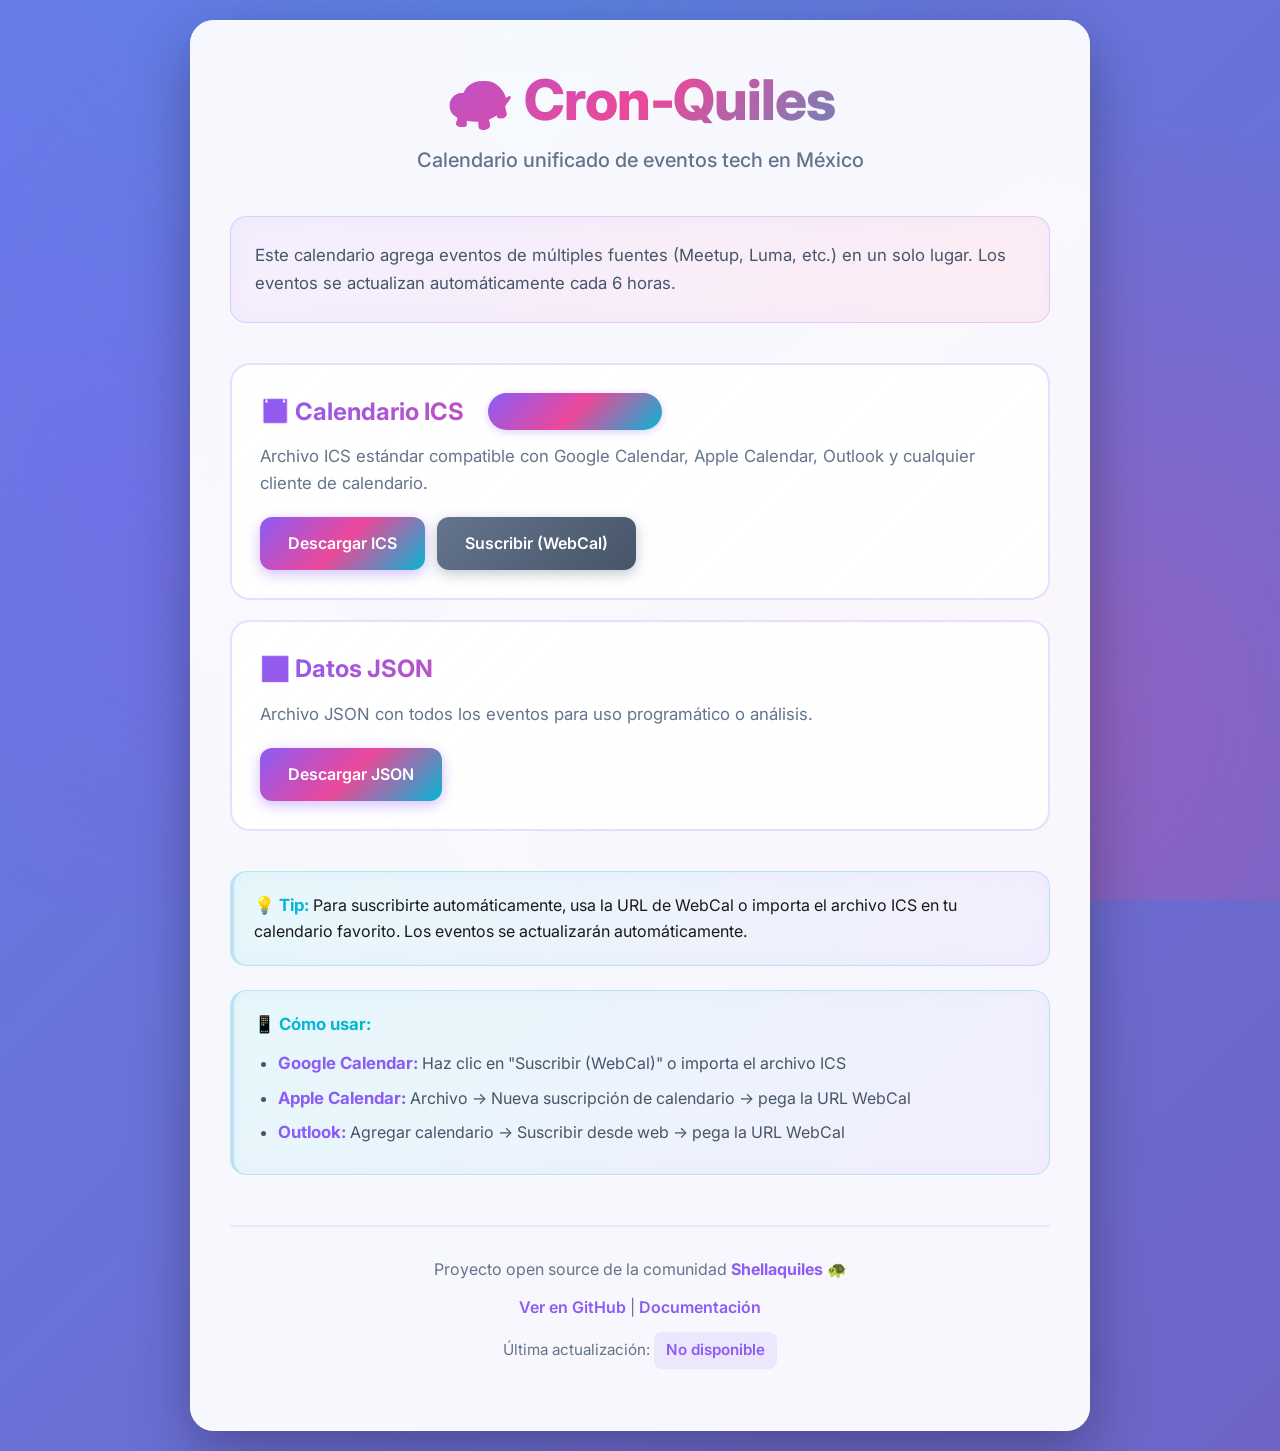
==== gh-pages/index.html @ 4f46fccc "chore: actualizar .gitignore y eliminar index.html - Modificado .gitignore para permitir archivos ge" ====
<!DOCTYPE html>
<html lang="es">
<head>
    <meta charset="UTF-8">
    <meta name="viewport" content="width=device-width, initial-scale=1.0">
    <title>🐢 Cron-Quiles - Eventos Tech México</title>
    <link rel="preconnect" href="https://fonts.googleapis.com">
    <link rel="preconnect" href="https://fonts.gstatic.com" crossorigin>
    <link href="https://fonts.googleapis.com/css2?family=Inter:wght@400;500;600;700;800&display=swap" rel="stylesheet">
    <style>
        * {
            margin: 0;
            padding: 0;
            box-sizing: border-box;
        }

        :root {
            --primary: #8b5cf6;
            --primary-dark: #7c3aed;
            --secondary: #ec4899;
            --accent: #06b6d4;
            --bg-gradient: linear-gradient(135deg, #667eea 0%, #764ba2 50%, #f093fb 100%);
            --bg-gradient-alt: linear-gradient(135deg, #8b5cf6 0%, #ec4899 50%, #06b6d4 100%);
            --glass: rgba(255, 255, 255, 0.25);
            --glass-border: rgba(255, 255, 255, 0.18);
        }

        body {
            font-family: 'Inter', -apple-system, BlinkMacSystemFont, 'Segoe UI', Roboto, sans-serif;
            line-height: 1.6;
            color: #1a1a1a;
            background: var(--bg-gradient);
            background-size: 400% 400%;
            animation: gradientShift 15s ease infinite;
            min-height: 100vh;
            padding: 20px;
            position: relative;
            overflow-x: hidden;
        }

        @keyframes gradientShift {
            0% { background-position: 0% 50%; }
            50% { background-position: 100% 50%; }
            100% { background-position: 0% 50%; }
        }

        body::before {
            content: '';
            position: fixed;
            top: 0;
            left: 0;
            width: 100%;
            height: 100%;
            background:
                radial-gradient(circle at 20% 50%, rgba(139, 92, 246, 0.3) 0%, transparent 50%),
                radial-gradient(circle at 80% 80%, rgba(236, 72, 153, 0.3) 0%, transparent 50%),
                radial-gradient(circle at 40% 20%, rgba(6, 182, 212, 0.2) 0%, transparent 50%);
            pointer-events: none;
            z-index: 0;
        }

        .container {
            max-width: 900px;
            margin: 0 auto;
            background: rgba(255, 255, 255, 0.95);
            backdrop-filter: blur(20px);
            border-radius: 24px;
            box-shadow:
                0 20px 60px rgba(0, 0, 0, 0.3),
                0 0 0 1px rgba(255, 255, 255, 0.5) inset;
            padding: 50px 40px;
            position: relative;
            z-index: 1;
            animation: fadeInUp 0.6s ease-out;
        }

        @keyframes fadeInUp {
            from {
                opacity: 0;
                transform: translateY(30px);
            }
            to {
                opacity: 1;
                transform: translateY(0);
            }
        }

        .header {
            text-align: center;
            margin-bottom: 40px;
        }

        h1 {
            background: var(--bg-gradient-alt);
            -webkit-background-clip: text;
            -webkit-text-fill-color: transparent;
            background-clip: text;
            margin-bottom: 12px;
            font-size: 3.5em;
            font-weight: 800;
            letter-spacing: -0.02em;
            line-height: 1.1;
        }

        .subtitle {
            color: #64748b;
            margin-bottom: 0;
            font-size: 1.25em;
            font-weight: 500;
        }

        .description {
            background: linear-gradient(135deg, rgba(139, 92, 246, 0.1) 0%, rgba(236, 72, 153, 0.1) 100%);
            padding: 24px;
            border-radius: 16px;
            margin-bottom: 40px;
            border: 1px solid rgba(139, 92, 246, 0.2);
            backdrop-filter: blur(10px);
        }

        .description p {
            color: #475569;
            font-size: 1.05em;
            line-height: 1.7;
        }

        .download-section {
            margin: 40px 0;
        }

        .download-card {
            background: linear-gradient(135deg, rgba(255, 255, 255, 0.9) 0%, rgba(255, 255, 255, 0.7) 100%);
            border: 2px solid rgba(139, 92, 246, 0.2);
            border-radius: 20px;
            padding: 28px;
            margin-bottom: 20px;
            transition: all 0.4s cubic-bezier(0.4, 0, 0.2, 1);
            backdrop-filter: blur(10px);
            position: relative;
            overflow: hidden;
        }

        .download-card::before {
            content: '';
            position: absolute;
            top: 0;
            left: -100%;
            width: 100%;
            height: 100%;
            background: linear-gradient(90deg, transparent, rgba(255, 255, 255, 0.4), transparent);
            transition: left 0.5s;
        }

        .download-card:hover::before {
            left: 100%;
        }

        .download-card:hover {
            border-color: var(--primary);
            box-shadow:
                0 20px 40px rgba(139, 92, 246, 0.3),
                0 0 0 4px rgba(139, 92, 246, 0.1);
            transform: translateY(-4px) scale(1.02);
        }

        .download-card h3 {
            background: var(--bg-gradient-alt);
            -webkit-background-clip: text;
            -webkit-text-fill-color: transparent;
            background-clip: text;
            margin-bottom: 12px;
            font-size: 1.5em;
            font-weight: 700;
            display: flex;
            align-items: center;
            gap: 12px;
        }

        .download-card p {
            color: #64748b;
            margin-bottom: 20px;
            font-size: 1.05em;
            line-height: 1.6;
        }

        .btn-group {
            display: flex;
            gap: 12px;
            flex-wrap: wrap;
        }

        .btn {
            display: inline-flex;
            align-items: center;
            justify-content: center;
            padding: 14px 28px;
            background: var(--bg-gradient-alt);
            color: white;
            text-decoration: none;
            border-radius: 12px;
            font-weight: 600;
            font-size: 1em;
            transition: all 0.3s cubic-bezier(0.4, 0, 0.2, 1);
            border: none;
            cursor: pointer;
            position: relative;
            overflow: hidden;
            box-shadow: 0 4px 14px rgba(139, 92, 246, 0.4);
        }

        .btn::before {
            content: '';
            position: absolute;
            top: 50%;
            left: 50%;
            width: 0;
            height: 0;
            border-radius: 50%;
            background: rgba(255, 255, 255, 0.3);
            transform: translate(-50%, -50%);
            transition: width 0.6s, height 0.6s;
        }

        .btn:hover::before {
            width: 300px;
            height: 300px;
        }

        .btn:hover {
            transform: translateY(-2px);
            box-shadow: 0 8px 24px rgba(139, 92, 246, 0.5);
        }

        .btn:active {
            transform: translateY(0);
        }

        .btn span {
            position: relative;
            z-index: 1;
        }

        .btn-secondary {
            background: linear-gradient(135deg, #64748b 0%, #475569 100%);
            box-shadow: 0 4px 14px rgba(100, 116, 139, 0.4);
        }

        .btn-secondary:hover {
            box-shadow: 0 8px 24px rgba(100, 116, 139, 0.5);
        }

        .info-box {
            background: linear-gradient(135deg, rgba(6, 182, 212, 0.1) 0%, rgba(139, 92, 246, 0.1) 100%);
            border-left: 4px solid var(--accent);
            padding: 20px;
            border-radius: 16px;
            margin: 24px 0;
            backdrop-filter: blur(10px);
            border: 1px solid rgba(6, 182, 212, 0.2);
            border-left-width: 4px;
        }

        .info-box strong {
            color: var(--accent);
            font-weight: 700;
            font-size: 1.05em;
        }

        .info-box ul {
            margin-top: 12px;
            margin-left: 24px;
            color: #475569;
        }

        .info-box li {
            margin-bottom: 8px;
            line-height: 1.6;
        }

        .info-box li strong {
            color: var(--primary);
        }

        .footer {
            margin-top: 50px;
            padding-top: 30px;
            border-top: 2px solid rgba(139, 92, 246, 0.1);
            text-align: center;
            color: #64748b;
        }

        .footer p {
            margin-bottom: 12px;
        }

        .footer strong {
            color: var(--primary);
        }

        .footer a {
            color: var(--primary);
            text-decoration: none;
            font-weight: 600;
            transition: all 0.3s ease;
            position: relative;
        }

        .footer a::after {
            content: '';
            position: absolute;
            bottom: -2px;
            left: 0;
            width: 0;
            height: 2px;
            background: var(--secondary);
            transition: width 0.3s ease;
        }

        .footer a:hover::after {
            width: 100%;
        }

        .footer a:hover {
            color: var(--secondary);
        }

        .badge {
            display: inline-flex;
            align-items: center;
            padding: 4px 12px;
            background: var(--bg-gradient-alt);
            color: white;
            border-radius: 20px;
            font-size: 0.75em;
            font-weight: 700;
            margin-left: 12px;
            text-transform: uppercase;
            letter-spacing: 0.5px;
            box-shadow: 0 2px 8px rgba(139, 92, 246, 0.3);
        }

        code {
            background: rgba(139, 92, 246, 0.1);
            padding: 3px 8px;
            border-radius: 6px;
            font-family: 'Courier New', 'Monaco', monospace;
            font-size: 0.9em;
            color: var(--primary);
            font-weight: 600;
        }

        .last-update {
            display: inline-block;
            padding: 6px 12px;
            background: rgba(139, 92, 246, 0.1);
            border-radius: 8px;
            color: var(--primary);
            font-weight: 600;
        }

        @media (max-width: 768px) {
            .container {
                padding: 30px 20px;
                border-radius: 20px;
            }

            h1 {
                font-size: 2.5em;
            }

            .subtitle {
                font-size: 1.1em;
            }

            .btn-group {
                flex-direction: column;
            }

            .btn {
                width: 100%;
            }
        }
    </style>
</head>
<body>
    <div class="container">
        <div class="header">
            <h1>🐢 Cron-Quiles</h1>
            <p class="subtitle">Calendario unificado de eventos tech en México</p>
        </div>

        <div class="description">
            <p>
                Este calendario agrega eventos de múltiples fuentes (Meetup, Luma, etc.)
                en un solo lugar. Los eventos se actualizan automáticamente cada 6 horas.
            </p>
        </div>

        <div class="download-section">
            <div class="download-card">
                <h3>📅 Calendario ICS <span class="badge">Recomendado</span></h3>
                <p>
                    Archivo ICS estándar compatible con Google Calendar, Apple Calendar,
                    Outlook y cualquier cliente de calendario.
                </p>
                <div class="btn-group">
                    <a href="cronquiles.ics" class="btn" download>
                        <span>Descargar ICS</span>
                    </a>
                    <a href="webcal://shellaquiles.github.io/cron-quiles/cronquiles.ics" class="btn btn-secondary">
                        <span>Suscribir (WebCal)</span>
                    </a>
                </div>
            </div>

            <div class="download-card">
                <h3>📊 Datos JSON</h3>
                <p>
                    Archivo JSON con todos los eventos para uso programático o análisis.
                </p>
                <div class="btn-group">
                    <a href="cronquiles.json" class="btn" download>
                        <span>Descargar JSON</span>
                    </a>
                </div>
            </div>
        </div>

        <div class="info-box">
            <strong>💡 Tip:</strong> Para suscribirte automáticamente, usa la URL de WebCal
            o importa el archivo ICS en tu calendario favorito. Los eventos se actualizarán
            automáticamente.
        </div>

        <div class="info-box">
            <strong>📱 Cómo usar:</strong>
            <ul>
                <li><strong>Google Calendar:</strong> Haz clic en "Suscribir (WebCal)" o importa el archivo ICS</li>
                <li><strong>Apple Calendar:</strong> Archivo → Nueva suscripción de calendario → pega la URL WebCal</li>
                <li><strong>Outlook:</strong> Agregar calendario → Suscribir desde web → pega la URL WebCal</li>
            </ul>
        </div>

        <div class="footer">
            <p>
                Proyecto open source de la comunidad <strong>Shellaquiles</strong> 🐢
            </p>
            <p style="margin-top: 12px;">
                <a href="https://github.com/shellaquiles/cron-quiles">Ver en GitHub</a> |
                <a href="https://github.com/shellaquiles/cron-quiles/blob/main/README.md">Documentación</a>
            </p>
            <p style="margin-top: 12px; font-size: 0.95em;">
                Última actualización: <span class="last-update" id="last-update">Cargando...</span>
            </p>
        </div>
    </div>

    <script>
        // Mostrar última fecha de modificación
        fetch('cronquiles.ics')
            .then(response => {
                const lastModified = response.headers.get('last-modified');
                if (lastModified) {
                    const date = new Date(lastModified);
                    document.getElementById('last-update').textContent =
                        date.toLocaleString('es-MX', {
                            year: 'numeric',
                            month: 'long',
                            day: 'numeric',
                            hour: '2-digit',
                            minute: '2-digit'
                        });
                } else {
                    document.getElementById('last-update').textContent = 'No disponible';
                }
            })
            .catch(() => {
                document.getElementById('last-update').textContent = 'No disponible';
            });
    </script>
</body>
</html>
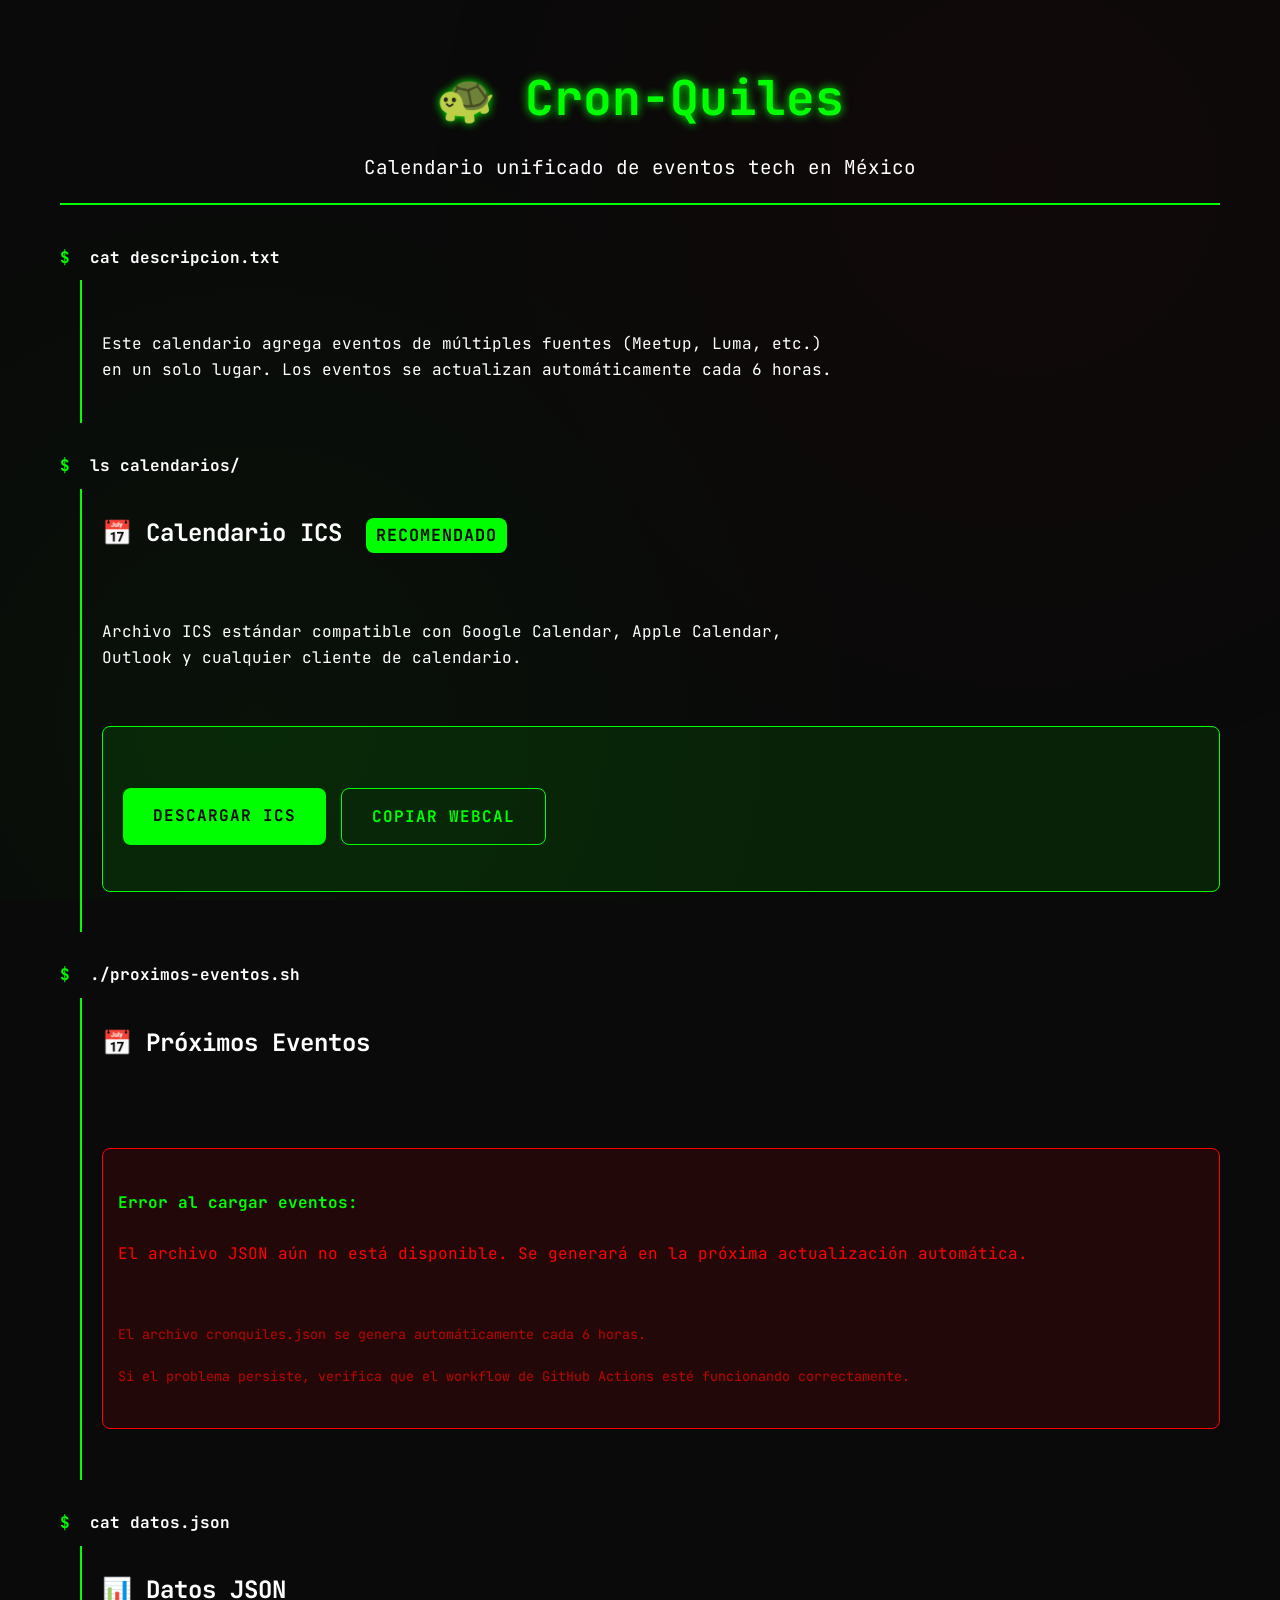
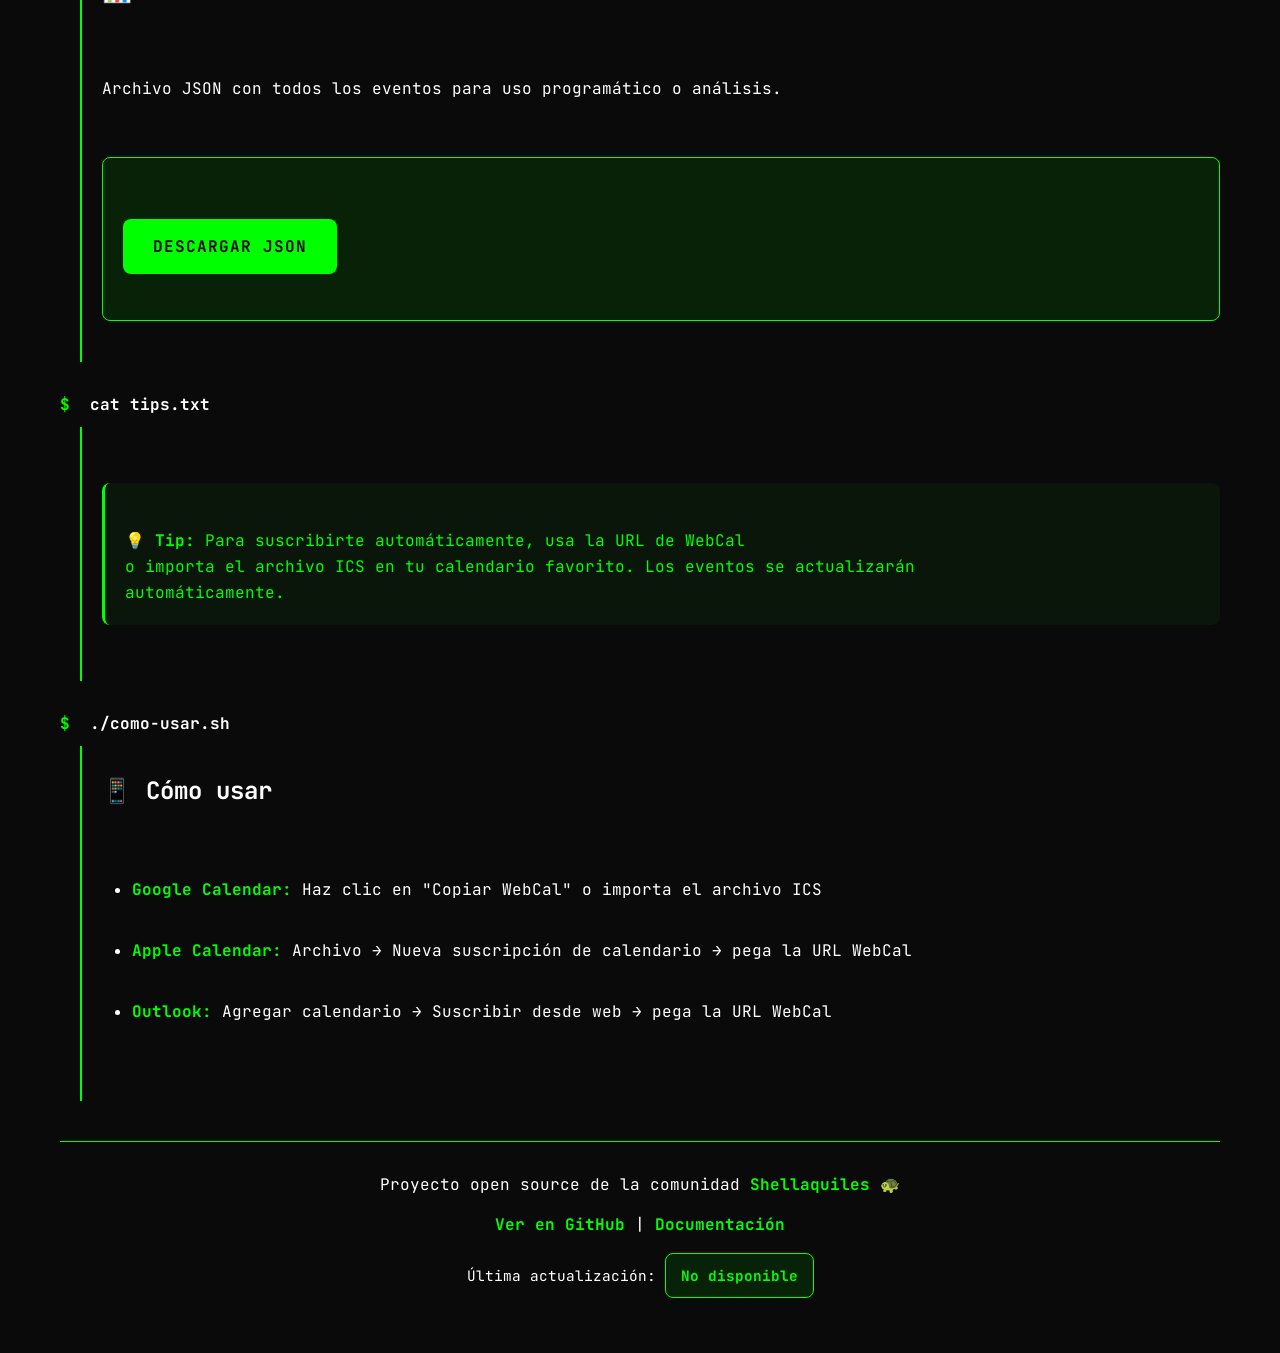
==== commit 3a18aa8e: "feat: actualizar diseño terminal y mover archivos a gh-pages/" ====
--- a/gh-pages/index.html
+++ b/gh-pages/index.html
@@ -6,44 +6,59 @@
     <title>🐢 Cron-Quiles - Eventos Tech México</title>
     <link rel="preconnect" href="https://fonts.googleapis.com">
     <link rel="preconnect" href="https://fonts.gstatic.com" crossorigin>
-    <link href="https://fonts.googleapis.com/css2?family=Inter:wght@400;500;600;700;800&display=swap" rel="stylesheet">
+    <link href="https://fonts.googleapis.com/css2?family=JetBrains+Mono:wght@400;500;600;700&display=swap" rel="stylesheet">
     <style>
+        /**
+         * Terminal Theme - Cron-Quiles
+         * Based on Shellaquiles.org terminal design
+         */
+
+        :root {
+            /* Terminal Colors */
+            --terminal-green: #00ff00;
+            --terminal-red: #ff0000;
+            --terminal-white: #ffffff;
+            --terminal-black: #0a0a0a;
+            --terminal-dark: #1a1a1a;
+            --terminal-gray: #666666;
+
+            /* Spacing */
+            --spacing-xs: 5px;
+            --spacing-sm: 10px;
+            --spacing-md: 15px;
+            --spacing-lg: 20px;
+            --spacing-xl: 30px;
+            --spacing-xxl: 40px;
+
+            /* Border Radius */
+            --radius-md: 8px;
+            --radius-lg: 10px;
+
+            /* Transitions */
+            --transition-normal: 0.3s ease;
+            --transition-slow: 0.5s ease;
+
+            /* Typography */
+            --font-family-mono: 'JetBrains Mono', 'Courier New', 'Monaco', 'Menlo', monospace;
+        }
+
         * {
             margin: 0;
             padding: 0;
             box-sizing: border-box;
         }
 
-        :root {
-            --primary: #8b5cf6;
-            --primary-dark: #7c3aed;
-            --secondary: #ec4899;
-            --accent: #06b6d4;
-            --bg-gradient: linear-gradient(135deg, #667eea 0%, #764ba2 50%, #f093fb 100%);
-            --bg-gradient-alt: linear-gradient(135deg, #8b5cf6 0%, #ec4899 50%, #06b6d4 100%);
-            --glass: rgba(255, 255, 255, 0.25);
-            --glass-border: rgba(255, 255, 255, 0.18);
-        }
-
         body {
-            font-family: 'Inter', -apple-system, BlinkMacSystemFont, 'Segoe UI', Roboto, sans-serif;
+            font-family: var(--font-family-mono);
+            background: var(--terminal-black);
+            color: var(--terminal-green);
             line-height: 1.6;
-            color: #1a1a1a;
-            background: var(--bg-gradient);
-            background-size: 400% 400%;
-            animation: gradientShift 15s ease infinite;
             min-height: 100vh;
-            padding: 20px;
+            padding: var(--spacing-lg);
             position: relative;
-            overflow-x: hidden;
-        }
-
-        @keyframes gradientShift {
-            0% { background-position: 0% 50%; }
-            50% { background-position: 100% 50%; }
-            100% { background-position: 0% 50%; }
-        }
-
+        }
+
+        /* Terminal Background Effect */
         body::before {
             content: '';
             position: fixed;
@@ -52,90 +67,114 @@
             width: 100%;
             height: 100%;
             background:
-                radial-gradient(circle at 20% 50%, rgba(139, 92, 246, 0.3) 0%, transparent 50%),
-                radial-gradient(circle at 80% 80%, rgba(236, 72, 153, 0.3) 0%, transparent 50%),
-                radial-gradient(circle at 40% 20%, rgba(6, 182, 212, 0.2) 0%, transparent 50%);
+                radial-gradient(circle at 20% 80%, rgba(0, 255, 0, 0.03) 0%, transparent 50%),
+                radial-gradient(circle at 80% 20%, rgba(255, 0, 0, 0.03) 0%, transparent 50%);
             pointer-events: none;
-            z-index: 0;
-        }
-
-        .container {
-            max-width: 900px;
+            z-index: -1;
+        }
+
+        .terminal {
+            max-width: 1200px;
             margin: 0 auto;
-            background: rgba(255, 255, 255, 0.95);
-            backdrop-filter: blur(20px);
-            border-radius: 24px;
-            box-shadow:
-                0 20px 60px rgba(0, 0, 0, 0.3),
-                0 0 0 1px rgba(255, 255, 255, 0.5) inset;
-            padding: 50px 40px;
+            padding: var(--spacing-lg);
+            min-height: 100vh;
             position: relative;
-            z-index: 1;
-            animation: fadeInUp 0.6s ease-out;
-        }
-
-        @keyframes fadeInUp {
-            from {
-                opacity: 0;
-                transform: translateY(30px);
-            }
-            to {
-                opacity: 1;
-                transform: translateY(0);
-            }
-        }
-
-        .header {
+        }
+
+        /* Terminal Header */
+        .terminal-header {
             text-align: center;
-            margin-bottom: 40px;
-        }
-
-        h1 {
-            background: var(--bg-gradient-alt);
-            -webkit-background-clip: text;
-            -webkit-text-fill-color: transparent;
-            background-clip: text;
-            margin-bottom: 12px;
-            font-size: 3.5em;
-            font-weight: 800;
-            letter-spacing: -0.02em;
-            line-height: 1.1;
-        }
-
-        .subtitle {
-            color: #64748b;
-            margin-bottom: 0;
-            font-size: 1.25em;
-            font-weight: 500;
-        }
-
-        .description {
-            background: linear-gradient(135deg, rgba(139, 92, 246, 0.1) 0%, rgba(236, 72, 153, 0.1) 100%);
-            padding: 24px;
-            border-radius: 16px;
-            margin-bottom: 40px;
-            border: 1px solid rgba(139, 92, 246, 0.2);
-            backdrop-filter: blur(10px);
-        }
-
-        .description p {
-            color: #475569;
-            font-size: 1.05em;
-            line-height: 1.7;
-        }
-
-        .download-section {
-            margin: 40px 0;
-        }
-
+            margin-bottom: var(--spacing-xxl);
+            padding: var(--spacing-lg);
+            border-bottom: 2px solid var(--terminal-green);
+        }
+
+        .terminal-title {
+            font-size: 3em;
+            font-weight: bold;
+            margin-bottom: var(--spacing-sm);
+            color: var(--terminal-green);
+            text-shadow: 0 0 10px var(--terminal-green);
+        }
+
+        .terminal-subtitle {
+            color: var(--terminal-white);
+            font-size: 1.2em;
+            margin-top: var(--spacing-md);
+        }
+
+        /* Command Prompts */
+        .prompt {
+            color: var(--terminal-green);
+            margin-bottom: var(--spacing-sm);
+            font-weight: bold;
+            display: flex;
+            align-items: center;
+            animation: fadeIn 0.5s ease-in;
+        }
+
+        .prompt .cursor {
+            margin-right: var(--spacing-sm);
+            color: var(--terminal-green);
+        }
+
+        .prompt .command-text {
+            color: var(--terminal-white);
+            margin-left: var(--spacing-sm);
+        }
+
+        /* Command Output */
+        .output {
+            color: var(--terminal-green);
+            margin-bottom: var(--spacing-xl);
+            white-space: pre-line;
+            animation: fadeIn 1s ease-in;
+            padding-left: var(--spacing-lg);
+            border-left: 2px solid var(--terminal-green);
+            margin-left: var(--spacing-lg);
+        }
+
+        .output h2 {
+            color: var(--terminal-white);
+            margin-bottom: var(--spacing-md);
+            font-size: 1.5em;
+        }
+
+        .output h3 {
+            color: var(--terminal-white);
+            margin-top: var(--spacing-lg);
+            margin-bottom: var(--spacing-sm);
+            font-size: 1.2em;
+        }
+
+        .output p {
+            margin-bottom: var(--spacing-md);
+            color: var(--terminal-white);
+        }
+
+        .output ul {
+            margin-left: var(--spacing-xl);
+            margin-bottom: var(--spacing-md);
+            color: var(--terminal-white);
+        }
+
+        .output li {
+            margin-bottom: var(--spacing-sm);
+        }
+
+        .output strong {
+            color: var(--terminal-green);
+            font-weight: bold;
+        }
+
+        /* Download Cards */
         .download-card {
-            background: linear-gradient(135deg, rgba(255, 255, 255, 0.9) 0%, rgba(255, 255, 255, 0.7) 100%);
-            border: 2px solid rgba(139, 92, 246, 0.2);
-            border-radius: 20px;
-            padding: 28px;
-            margin-bottom: 20px;
-            transition: all 0.4s cubic-bezier(0.4, 0, 0.2, 1);
-            backdrop-filter: blur(10px);
+            background: rgba(0, 255, 0, 0.1);
+            border: 1px solid var(--terminal-green);
+            padding: var(--spacing-lg);
+            margin: var(--spacing-md) 0;
+            border-radius: var(--radius-md);
+            transition: all var(--transition-normal);
             position: relative;
             overflow: hidden;
         }
@@ -147,8 +186,8 @@
             left: -100%;
             width: 100%;
             height: 100%;
-            background: linear-gradient(90deg, transparent, rgba(255, 255, 255, 0.4), transparent);
-            transition: left 0.5s;
+            background: linear-gradient(90deg, transparent, rgba(0, 255, 0, 0.2), transparent);
+            transition: left var(--transition-slow);
         }
 
         .download-card:hover::before {
@@ -156,56 +195,47 @@
         }
 
         .download-card:hover {
-            border-color: var(--primary);
-            box-shadow:
-                0 20px 40px rgba(139, 92, 246, 0.3),
-                0 0 0 4px rgba(139, 92, 246, 0.1);
-            transform: translateY(-4px) scale(1.02);
+            background: rgba(0, 255, 0, 0.2);
+            transform: translateY(-3px);
+            box-shadow: 0 5px 15px rgba(0, 255, 0, 0.4);
         }
 
         .download-card h3 {
-            background: var(--bg-gradient-alt);
-            -webkit-background-clip: text;
-            -webkit-text-fill-color: transparent;
-            background-clip: text;
-            margin-bottom: 12px;
-            font-size: 1.5em;
-            font-weight: 700;
-            display: flex;
-            align-items: center;
-            gap: 12px;
+            color: var(--terminal-white);
+            margin-bottom: var(--spacing-md);
+            font-size: 1.3em;
         }
 
         .download-card p {
-            color: #64748b;
-            margin-bottom: 20px;
-            font-size: 1.05em;
-            line-height: 1.6;
-        }
-
+            color: var(--terminal-white);
+            margin-bottom: var(--spacing-md);
+            opacity: 0.9;
+        }
+
+        /* Buttons */
         .btn-group {
             display: flex;
-            gap: 12px;
+            gap: var(--spacing-md);
             flex-wrap: wrap;
+            margin-top: var(--spacing-md);
         }
 
         .btn {
-            display: inline-flex;
-            align-items: center;
-            justify-content: center;
-            padding: 14px 28px;
-            background: var(--bg-gradient-alt);
-            color: white;
+            display: inline-block;
+            background: var(--terminal-green);
+            color: var(--terminal-black);
+            padding: var(--spacing-md) var(--spacing-xl);
             text-decoration: none;
-            border-radius: 12px;
-            font-weight: 600;
-            font-size: 1em;
-            transition: all 0.3s cubic-bezier(0.4, 0, 0.2, 1);
             border: none;
+            font-family: inherit;
+            font-weight: bold;
             cursor: pointer;
+            transition: all var(--transition-normal);
+            border-radius: var(--radius-md);
+            text-transform: uppercase;
+            letter-spacing: 1px;
             position: relative;
             overflow: hidden;
-            box-shadow: 0 4px 14px rgba(139, 92, 246, 0.4);
         }
 
         .btn::before {
@@ -215,10 +245,10 @@
             left: 50%;
             width: 0;
             height: 0;
+            background: rgba(255, 255, 255, 0.3);
             border-radius: 50%;
-            background: rgba(255, 255, 255, 0.3);
+            transition: all var(--transition-normal);
             transform: translate(-50%, -50%);
-            transition: width 0.6s, height 0.6s;
         }
 
         .btn:hover::before {
@@ -227,149 +257,240 @@
         }
 
         .btn:hover {
-            transform: translateY(-2px);
-            box-shadow: 0 8px 24px rgba(139, 92, 246, 0.5);
+            background: #00cc00;
+            transform: translateY(-3px);
+            box-shadow: 0 5px 15px rgba(0, 255, 0, 0.4);
         }
 
         .btn:active {
-            transform: translateY(0);
-        }
-
-        .btn span {
-            position: relative;
-            z-index: 1;
+            transform: translateY(-1px);
         }
 
         .btn-secondary {
-            background: linear-gradient(135deg, #64748b 0%, #475569 100%);
-            box-shadow: 0 4px 14px rgba(100, 116, 139, 0.4);
+            background: transparent;
+            color: var(--terminal-green);
+            border: 1px solid var(--terminal-green);
         }
 
         .btn-secondary:hover {
-            box-shadow: 0 8px 24px rgba(100, 116, 139, 0.5);
-        }
-
+            background: var(--terminal-green);
+            color: var(--terminal-black);
+        }
+
+        /* Badge */
+        .badge {
+            display: inline-block;
+            padding: 4px 10px;
+            background: var(--terminal-green);
+            color: var(--terminal-black);
+            border-radius: var(--radius-md);
+            font-size: 0.7em;
+            font-weight: bold;
+            margin-left: var(--spacing-sm);
+            text-transform: uppercase;
+            letter-spacing: 1px;
+        }
+
+        /* Info Box */
         .info-box {
-            background: linear-gradient(135deg, rgba(6, 182, 212, 0.1) 0%, rgba(139, 92, 246, 0.1) 100%);
-            border-left: 4px solid var(--accent);
-            padding: 20px;
-            border-radius: 16px;
-            margin: 24px 0;
-            backdrop-filter: blur(10px);
-            border: 1px solid rgba(6, 182, 212, 0.2);
-            border-left-width: 4px;
+            background: rgba(0, 255, 0, 0.05);
+            border-left: 3px solid var(--terminal-green);
+            padding: var(--spacing-lg);
+            margin: var(--spacing-xl) 0;
+            border-radius: var(--radius-md);
         }
 
         .info-box strong {
-            color: var(--accent);
-            font-weight: 700;
-            font-size: 1.05em;
+            color: var(--terminal-green);
+            font-weight: bold;
         }
 
         .info-box ul {
-            margin-top: 12px;
-            margin-left: 24px;
-            color: #475569;
+            margin-top: var(--spacing-md);
+            margin-left: var(--spacing-xl);
+            color: var(--terminal-white);
         }
 
         .info-box li {
-            margin-bottom: 8px;
-            line-height: 1.6;
+            margin-bottom: var(--spacing-sm);
         }
 
         .info-box li strong {
-            color: var(--primary);
-        }
-
+            color: var(--terminal-green);
+        }
+
+        /* Footer */
         .footer {
-            margin-top: 50px;
-            padding-top: 30px;
-            border-top: 2px solid rgba(139, 92, 246, 0.1);
+            margin-top: var(--spacing-xxl);
+            padding-top: var(--spacing-xl);
+            border-top: 1px solid var(--terminal-green);
             text-align: center;
-            color: #64748b;
+            color: var(--terminal-white);
         }
 
         .footer p {
-            margin-bottom: 12px;
+            margin-bottom: var(--spacing-md);
         }
 
         .footer strong {
-            color: var(--primary);
+            color: var(--terminal-green);
         }
 
         .footer a {
-            color: var(--primary);
+            color: var(--terminal-green);
             text-decoration: none;
-            font-weight: 600;
-            transition: all 0.3s ease;
-            position: relative;
-        }
-
-        .footer a::after {
-            content: '';
-            position: absolute;
-            bottom: -2px;
-            left: 0;
-            width: 0;
-            height: 2px;
-            background: var(--secondary);
-            transition: width 0.3s ease;
-        }
-
-        .footer a:hover::after {
-            width: 100%;
+            font-weight: bold;
+            transition: all var(--transition-normal);
         }
 
         .footer a:hover {
-            color: var(--secondary);
-        }
-
-        .badge {
-            display: inline-flex;
-            align-items: center;
-            padding: 4px 12px;
-            background: var(--bg-gradient-alt);
-            color: white;
-            border-radius: 20px;
-            font-size: 0.75em;
-            font-weight: 700;
-            margin-left: 12px;
-            text-transform: uppercase;
-            letter-spacing: 0.5px;
-            box-shadow: 0 2px 8px rgba(139, 92, 246, 0.3);
-        }
-
-        code {
-            background: rgba(139, 92, 246, 0.1);
-            padding: 3px 8px;
-            border-radius: 6px;
-            font-family: 'Courier New', 'Monaco', monospace;
-            font-size: 0.9em;
-            color: var(--primary);
-            font-weight: 600;
+            color: var(--terminal-white);
+            text-shadow: 0 0 10px var(--terminal-green);
         }
 
         .last-update {
             display: inline-block;
-            padding: 6px 12px;
-            background: rgba(139, 92, 246, 0.1);
-            border-radius: 8px;
-            color: var(--primary);
-            font-weight: 600;
-        }
-
+            padding: var(--spacing-sm) var(--spacing-md);
+            background: rgba(0, 255, 0, 0.1);
+            border: 1px solid var(--terminal-green);
+            border-radius: var(--radius-md);
+            color: var(--terminal-green);
+            font-weight: bold;
+            font-family: var(--font-family-mono);
+        }
+
+        /* Calendar Events */
+        .events-container {
+            margin-top: var(--spacing-lg);
+        }
+
+        .event-item {
+            background: rgba(0, 255, 0, 0.05);
+            border: 1px solid var(--terminal-green);
+            border-left: 3px solid var(--terminal-green);
+            padding: var(--spacing-md);
+            margin-bottom: var(--spacing-md);
+            border-radius: var(--radius-md);
+            transition: all var(--transition-normal);
+            position: relative;
+        }
+
+        .event-item:hover {
+            background: rgba(0, 255, 0, 0.1);
+            transform: translateX(5px);
+            box-shadow: 0 3px 10px rgba(0, 255, 0, 0.2);
+        }
+
+        .event-date {
+            color: var(--terminal-green);
+            font-weight: bold;
+            font-size: 0.9em;
+            margin-bottom: var(--spacing-xs);
+        }
+
+        .event-title {
+            color: var(--terminal-white);
+            font-weight: bold;
+            font-size: 1.1em;
+            margin-bottom: var(--spacing-xs);
+        }
+
+        .event-title a {
+            color: var(--terminal-white);
+            text-decoration: none;
+            transition: color var(--transition-normal);
+        }
+
+        .event-title a:hover {
+            color: var(--terminal-green);
+            text-shadow: 0 0 5px var(--terminal-green);
+        }
+
+        .event-details {
+            color: var(--terminal-gray);
+            font-size: 0.9em;
+            margin-top: var(--spacing-xs);
+        }
+
+        .event-details span {
+            display: block;
+            margin-bottom: var(--spacing-xs);
+        }
+
+        .event-location {
+            color: var(--terminal-white);
+        }
+
+        .event-tags {
+            margin-top: var(--spacing-sm);
+            display: flex;
+            flex-wrap: wrap;
+            gap: var(--spacing-xs);
+        }
+
+        .event-tag {
+            background: rgba(0, 255, 0, 0.2);
+            color: var(--terminal-green);
+            padding: 2px 8px;
+            border-radius: 4px;
+            font-size: 0.75em;
+            border: 1px solid var(--terminal-green);
+        }
+
+        .events-loading {
+            color: var(--terminal-green);
+            text-align: center;
+            padding: var(--spacing-xl);
+        }
+
+        .events-error {
+            color: var(--terminal-red);
+            padding: var(--spacing-md);
+            border: 1px solid var(--terminal-red);
+            border-radius: var(--radius-md);
+            background: rgba(255, 0, 0, 0.1);
+        }
+
+        .events-empty {
+            color: var(--terminal-gray);
+            text-align: center;
+            padding: var(--spacing-xl);
+            font-style: italic;
+        }
+
+        /* Animations */
+        @keyframes fadeIn {
+            from {
+                opacity: 0;
+                transform: translateY(10px);
+            }
+            to {
+                opacity: 1;
+                transform: translateY(0);
+            }
+        }
+
+        @keyframes typing {
+            from {
+                width: 0;
+            }
+            to {
+                width: 100%;
+            }
+        }
+
+        /* Responsive */
         @media (max-width: 768px) {
-            .container {
-                padding: 30px 20px;
-                border-radius: 20px;
-            }
-
-            h1 {
-                font-size: 2.5em;
-            }
-
-            .subtitle {
-                font-size: 1.1em;
+            .terminal {
+                padding: var(--spacing-md);
+            }
+
+            .terminal-title {
+                font-size: 2em;
+            }
+
+            .terminal-subtitle {
+                font-size: 1em;
             }
 
             .btn-group {
@@ -378,78 +499,120 @@
 
             .btn {
                 width: 100%;
+            }
+
+            .output {
+                margin-left: var(--spacing-sm);
+                padding-left: var(--spacing-md);
             }
         }
     </style>
 </head>
 <body>
-    <div class="container">
-        <div class="header">
-            <h1>🐢 Cron-Quiles</h1>
-            <p class="subtitle">Calendario unificado de eventos tech en México</p>
-        </div>
-
-        <div class="description">
+    <div class="terminal">
+        <!-- Terminal Header -->
+        <div class="terminal-header">
+            <div class="terminal-title">🐢 Cron-Quiles</div>
+            <div class="terminal-subtitle">Calendario unificado de eventos tech en México</div>
+        </div>
+
+        <!-- Comando 1: Descripción -->
+        <div class="prompt">
+            <span class="cursor">$</span>
+            <span class="command-text">cat descripcion.txt</span>
+        </div>
+        <div class="output">
             <p>
                 Este calendario agrega eventos de múltiples fuentes (Meetup, Luma, etc.)
                 en un solo lugar. Los eventos se actualizan automáticamente cada 6 horas.
             </p>
         </div>
 
-        <div class="download-section">
+        <!-- Comando 2: Calendario ICS -->
+        <div class="prompt">
+            <span class="cursor">$</span>
+            <span class="command-text">ls calendarios/</span>
+        </div>
+        <div class="output">
+            <h2>📅 Calendario ICS <span class="badge">Recomendado</span></h2>
+            <p>
+                Archivo ICS estándar compatible con Google Calendar, Apple Calendar,
+                Outlook y cualquier cliente de calendario.
+            </p>
             <div class="download-card">
-                <h3>📅 Calendario ICS <span class="badge">Recomendado</span></h3>
-                <p>
-                    Archivo ICS estándar compatible con Google Calendar, Apple Calendar,
-                    Outlook y cualquier cliente de calendario.
-                </p>
                 <div class="btn-group">
-                    <a href="cronquiles.ics" class="btn" download>
-                        <span>Descargar ICS</span>
-                    </a>
-                    <a href="webcal://shellaquiles.github.io/cron-quiles/cronquiles.ics" class="btn btn-secondary">
-                        <span>Suscribir (WebCal)</span>
-                    </a>
+                    <a href="cronquiles.ics" class="btn" download>Descargar ICS</a>
+                    <a href="webcal://shellaquiles.github.io/cron-quiles/cronquiles.ics" class="btn btn-secondary">Copiar WebCal</a>
                 </div>
             </div>
-
+        </div>
+
+        <!-- Comando 3: Próximos Eventos -->
+        <div class="prompt">
+            <span class="cursor">$</span>
+            <span class="command-text">./proximos-eventos.sh</span>
+        </div>
+        <div class="output">
+            <h2>📅 Próximos Eventos</h2>
+            <div id="events-container" class="events-container">
+                <div class="events-loading">Cargando eventos...</div>
+            </div>
+        </div>
+
+        <!-- Comando 4: Datos JSON -->
+        <div class="prompt">
+            <span class="cursor">$</span>
+            <span class="command-text">cat datos.json</span>
+        </div>
+        <div class="output">
+            <h2>📊 Datos JSON</h2>
+            <p>
+                Archivo JSON con todos los eventos para uso programático o análisis.
+            </p>
             <div class="download-card">
-                <h3>📊 Datos JSON</h3>
-                <p>
-                    Archivo JSON con todos los eventos para uso programático o análisis.
-                </p>
                 <div class="btn-group">
-                    <a href="cronquiles.json" class="btn" download>
-                        <span>Descargar JSON</span>
-                    </a>
+                    <a href="cronquiles.json" class="btn" download>Descargar JSON</a>
                 </div>
             </div>
         </div>
 
-        <div class="info-box">
-            <strong>💡 Tip:</strong> Para suscribirte automáticamente, usa la URL de WebCal
-            o importa el archivo ICS en tu calendario favorito. Los eventos se actualizarán
-            automáticamente.
-        </div>
-
-        <div class="info-box">
-            <strong>📱 Cómo usar:</strong>
+        <!-- Comando 5: Tips -->
+        <div class="prompt">
+            <span class="cursor">$</span>
+            <span class="command-text">cat tips.txt</span>
+        </div>
+        <div class="output">
+            <div class="info-box">
+                <strong>💡 Tip:</strong> Para suscribirte automáticamente, usa la URL de WebCal
+                o importa el archivo ICS en tu calendario favorito. Los eventos se actualizarán
+                automáticamente.
+            </div>
+        </div>
+
+        <!-- Comando 6: Cómo usar -->
+        <div class="prompt">
+            <span class="cursor">$</span>
+            <span class="command-text">./como-usar.sh</span>
+        </div>
+        <div class="output">
+            <h2>📱 Cómo usar</h2>
             <ul>
-                <li><strong>Google Calendar:</strong> Haz clic en "Suscribir (WebCal)" o importa el archivo ICS</li>
+                <li><strong>Google Calendar:</strong> Haz clic en "Copiar WebCal" o importa el archivo ICS</li>
                 <li><strong>Apple Calendar:</strong> Archivo → Nueva suscripción de calendario → pega la URL WebCal</li>
                 <li><strong>Outlook:</strong> Agregar calendario → Suscribir desde web → pega la URL WebCal</li>
             </ul>
         </div>
 
+        <!-- Footer -->
         <div class="footer">
             <p>
                 Proyecto open source de la comunidad <strong>Shellaquiles</strong> 🐢
             </p>
-            <p style="margin-top: 12px;">
+            <p style="margin-top: var(--spacing-md);">
                 <a href="https://github.com/shellaquiles/cron-quiles">Ver en GitHub</a> |
                 <a href="https://github.com/shellaquiles/cron-quiles/blob/main/README.md">Documentación</a>
             </p>
-            <p style="margin-top: 12px; font-size: 0.95em;">
+            <p style="margin-top: var(--spacing-md); font-size: 0.9em;">
                 Última actualización: <span class="last-update" id="last-update">Cargando...</span>
             </p>
         </div>
@@ -477,6 +640,151 @@
             .catch(() => {
                 document.getElementById('last-update').textContent = 'No disponible';
             });
+
+        // Copiar WebCal al portapapeles
+        document.querySelectorAll('.btn-secondary').forEach(btn => {
+            if (btn.href && btn.href.startsWith('webcal://')) {
+                btn.addEventListener('click', function(e) {
+                    e.preventDefault();
+                    const url = this.href.replace('webcal://', 'https://');
+                    navigator.clipboard.writeText(url).then(() => {
+                        const originalText = this.textContent;
+                        this.textContent = '✓ Copiado!';
+                        setTimeout(() => {
+                            this.textContent = originalText;
+                        }, 2000);
+                    });
+                });
+            }
+        });
+
+        // Cargar y mostrar eventos
+        function formatDate(dateString) {
+            if (!dateString) return 'Fecha no disponible';
+            const date = new Date(dateString);
+            return date.toLocaleString('es-MX', {
+                year: 'numeric',
+                month: 'long',
+                day: 'numeric',
+                hour: '2-digit',
+                minute: '2-digit',
+                timeZone: 'America/Mexico_City'
+            });
+        }
+
+        function formatTime(dateString) {
+            if (!dateString) return '';
+            const date = new Date(dateString);
+            return date.toLocaleTimeString('es-MX', {
+                hour: '2-digit',
+                minute: '2-digit',
+                timeZone: 'America/Mexico_City'
+            });
+        }
+
+        function getUpcomingEvents(events, limit = 10) {
+            const now = new Date();
+            return events
+                .filter(event => {
+                    if (!event.dtstart) return false;
+                    const eventDate = new Date(event.dtstart);
+                    return eventDate >= now;
+                })
+                .sort((a, b) => {
+                    const dateA = new Date(a.dtstart || 0);
+                    const dateB = new Date(b.dtstart || 0);
+                    return dateA - dateB;
+                })
+                .slice(0, limit);
+        }
+
+        function renderEvents(events) {
+            const container = document.getElementById('events-container');
+
+            if (!events || events.length === 0) {
+                container.innerHTML = '<div class="events-empty">No hay eventos próximos disponibles</div>';
+                return;
+            }
+
+            const upcomingEvents = getUpcomingEvents(events, 10);
+
+            if (upcomingEvents.length === 0) {
+                container.innerHTML = '<div class="events-empty">No hay eventos próximos programados</div>';
+                return;
+            }
+
+            container.innerHTML = upcomingEvents.map(event => {
+                const tags = event.tags && event.tags.length > 0
+                    ? `<div class="event-tags">${event.tags.map(tag => `<span class="event-tag">${tag}</span>`).join('')}</div>`
+                    : '';
+
+                const location = event.location ? `<span class="event-location">📍 ${event.location}</span>` : '';
+                const link = event.url ? `<a href="${event.url}" target="_blank" rel="noopener">Ver más →</a>` : '';
+
+                const eventTitle = event.title || event.summary || 'Evento sin título';
+                return `
+                    <div class="event-item">
+                        <div class="event-date">${formatDate(event.dtstart)}</div>
+                        <div class="event-title">
+                            ${event.url ? `<a href="${event.url}" target="_blank" rel="noopener">${eventTitle}</a>` : eventTitle}
+                        </div>
+                        <div class="event-details">
+                            ${location}
+                            ${event.description ? `<span>${event.description.substring(0, 150)}${event.description.length > 150 ? '...' : ''}</span>` : ''}
+                            ${link}
+                        </div>
+                        ${tags}
+                    </div>
+                `;
+            }).join('');
+        }
+
+        // Cargar eventos desde JSON
+        function loadEvents() {
+            const container = document.getElementById('events-container');
+
+            fetch('cronquiles.json')
+                .then(response => {
+                    if (!response.ok) {
+                        if (response.status === 404) {
+                            throw new Error('El archivo JSON aún no está disponible. Se generará en la próxima actualización automática.');
+                        }
+                        throw new Error(`Error HTTP ${response.status}: ${response.statusText}`);
+                    }
+                    return response.json();
+                })
+                .then(data => {
+                    // El JSON tiene la estructura: {generated_at, total_events, events: [...]}
+                    const events = Array.isArray(data) ? data : (data.events || []);
+
+                    if (!events || events.length === 0) {
+                        container.innerHTML = '<div class="events-empty">No hay eventos disponibles en el calendario</div>';
+                        return;
+                    }
+
+                    renderEvents(events);
+                })
+                .catch(error => {
+                    console.error('Error loading events:', error);
+                    container.innerHTML = `
+                        <div class="events-error">
+                            <strong>Error al cargar eventos:</strong><br>
+                            ${error.message}<br>
+                            <small style="margin-top: 10px; display: block; opacity: 0.7;">
+                                El archivo cronquiles.json se genera automáticamente cada 6 horas.<br>
+                                Si el problema persiste, verifica que el workflow de GitHub Actions esté funcionando correctamente.
+                            </small>
+                        </div>
+                    `;
+                });
+        }
+
+        // Cargar eventos cuando la página esté lista
+        if (document.readyState === 'loading') {
+            document.addEventListener('DOMContentLoaded', loadEvents);
+        } else {
+            loadEvents();
+        }
     </script>
 </body>
 </html>
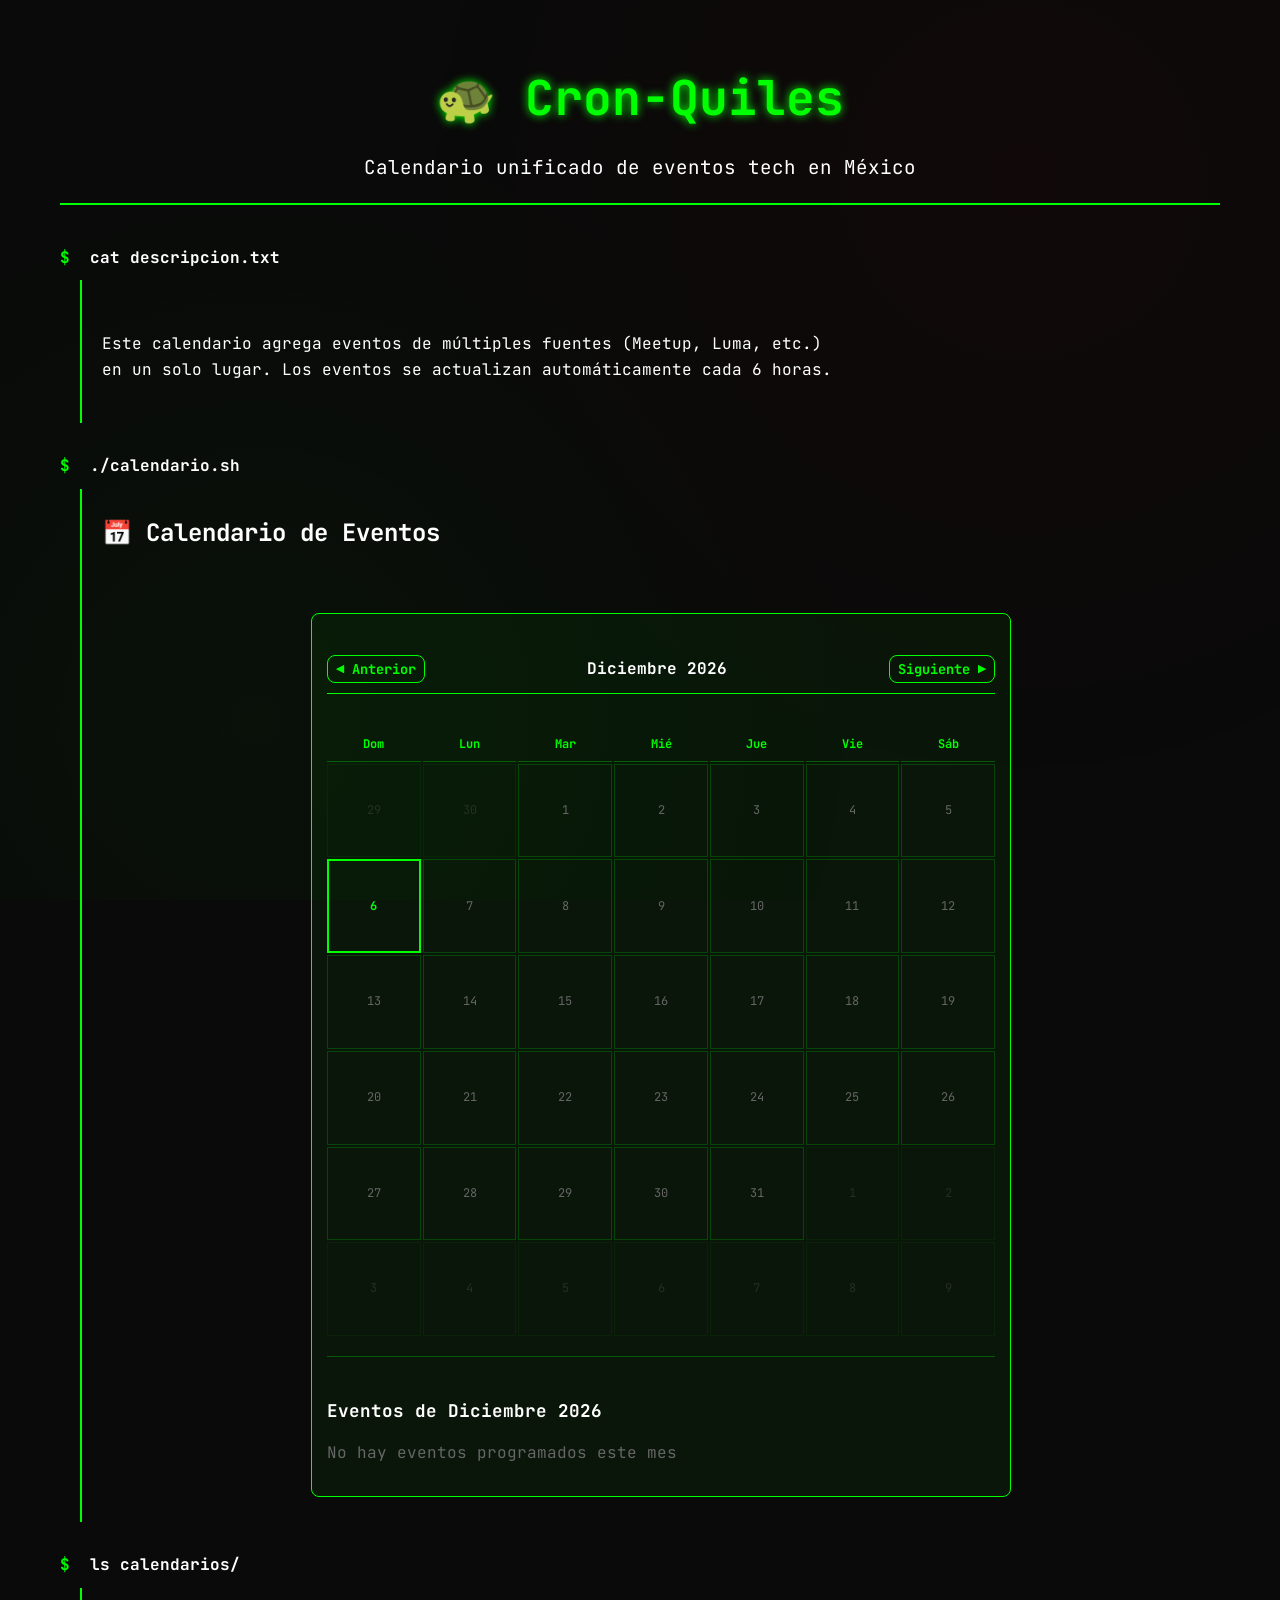
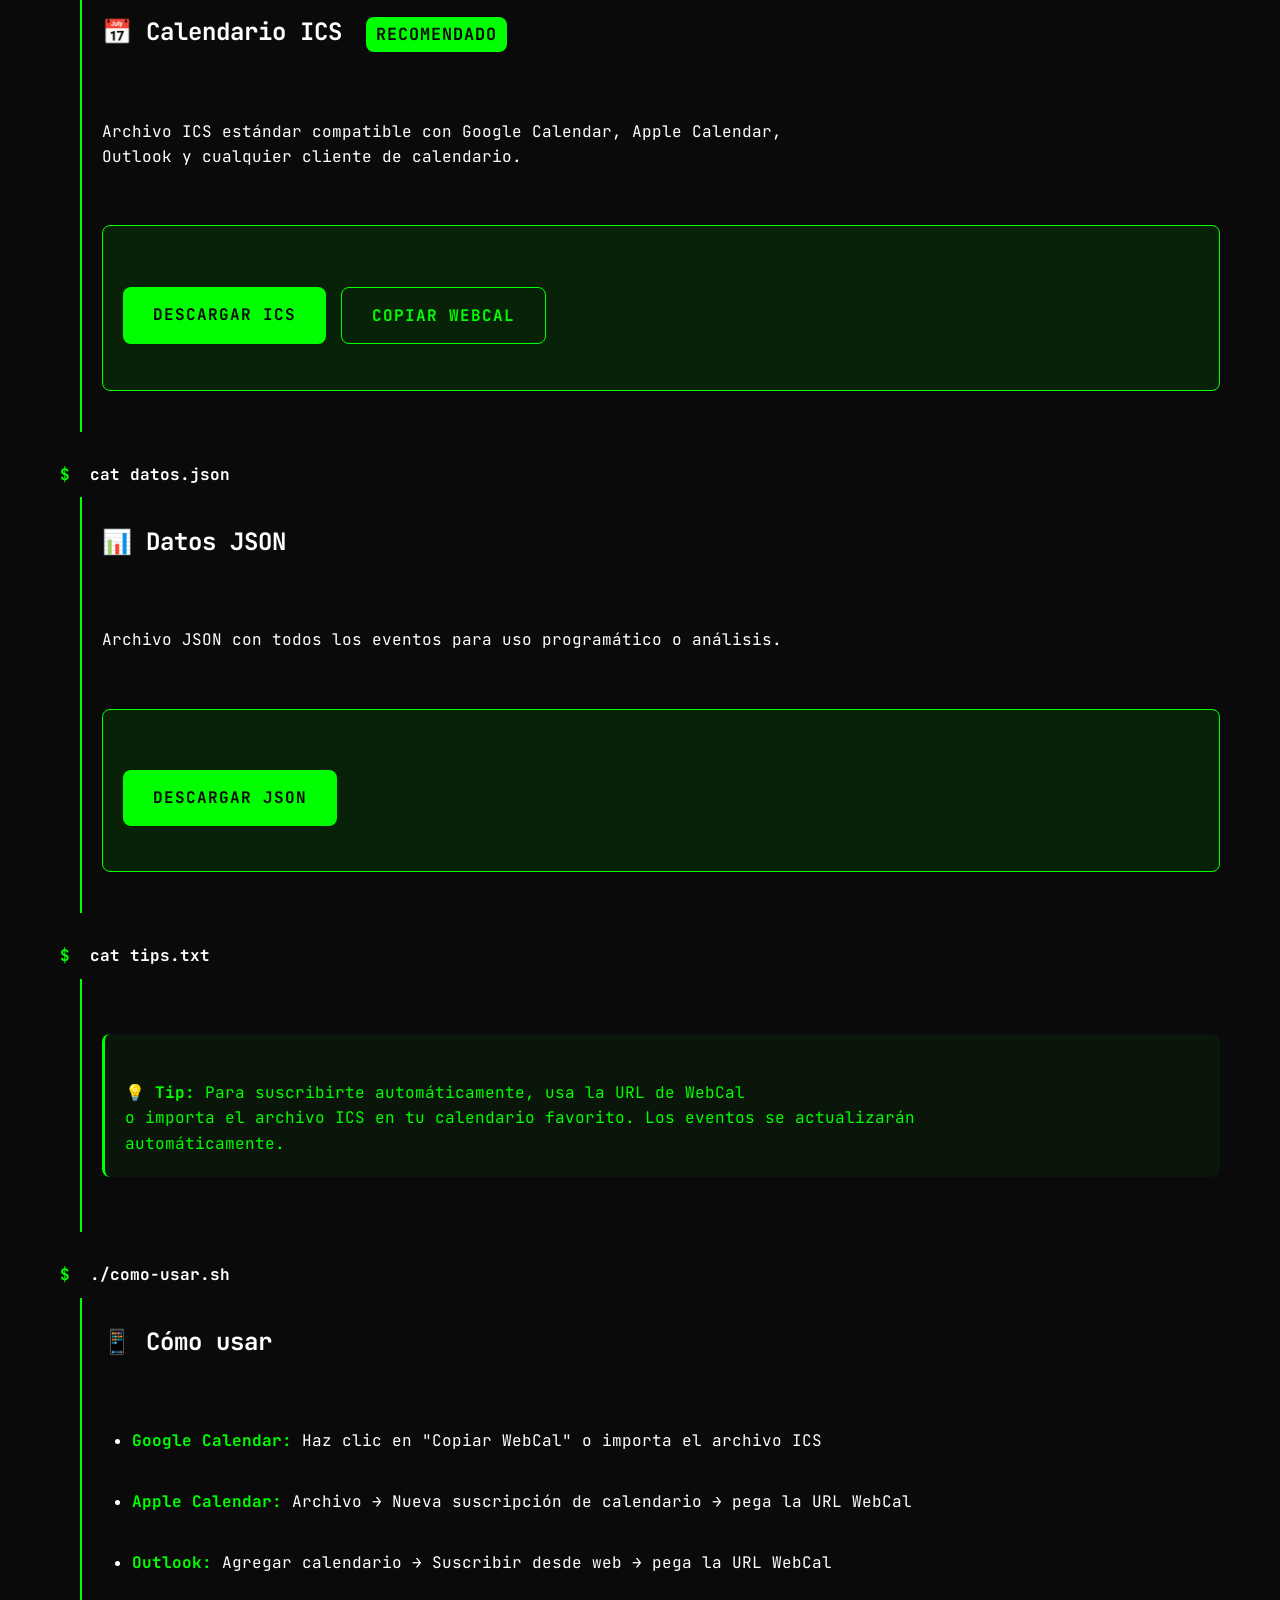
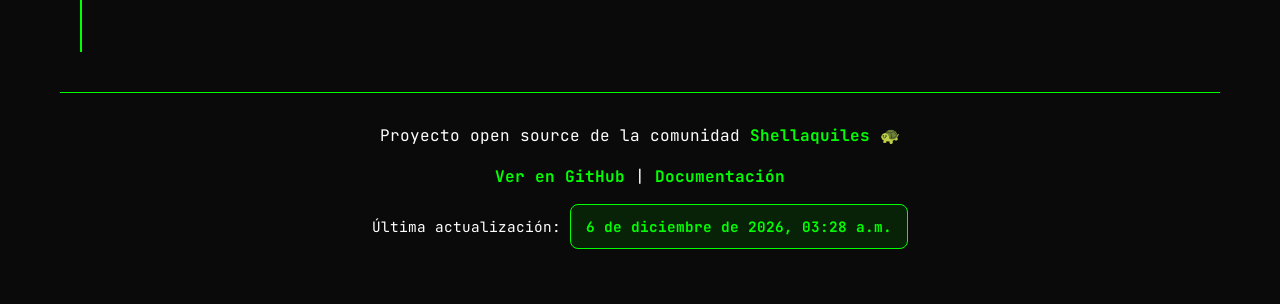
==== commit 2ca14d6c: "feat(ui): mejorar limpieza de descripciones en interfaz web - Omitir automáticamente la primera líne" ====
--- a/gh-pages/index.html
+++ b/gh-pages/index.html
@@ -458,6 +458,282 @@
             font-style: italic;
         }
 
+        /* Calendar Styles */
+        .calendar-container {
+            margin-top: var(--spacing-lg);
+            background: rgba(0, 255, 0, 0.05);
+            border: 1px solid var(--terminal-green);
+            border-radius: var(--radius-md);
+            padding: var(--spacing-md);
+            max-width: 100%;
+        }
+
+        .calendar-header {
+            display: flex;
+            justify-content: space-between;
+            align-items: center;
+            margin-bottom: var(--spacing-sm);
+            padding-bottom: var(--spacing-sm);
+            border-bottom: 1px solid var(--terminal-green);
+            flex-wrap: wrap;
+            gap: var(--spacing-xs);
+        }
+
+        .calendar-nav {
+            background: transparent;
+            border: 1px solid var(--terminal-green);
+            color: var(--terminal-green);
+            padding: 4px 8px;
+            cursor: pointer;
+            font-family: inherit;
+            font-weight: bold;
+            border-radius: var(--radius-md);
+            transition: all var(--transition-normal);
+            font-size: 0.85em;
+            white-space: nowrap;
+        }
+
+        .calendar-nav:hover {
+            background: var(--terminal-green);
+            color: var(--terminal-black);
+        }
+
+        .calendar-title {
+            color: var(--terminal-white);
+            font-weight: bold;
+            font-size: 1em;
+            flex: 1;
+            text-align: center;
+        }
+
+        .calendar-grid {
+            display: grid;
+            grid-template-columns: repeat(7, 1fr);
+            gap: 2px;
+            max-width: 100%;
+        }
+
+        .calendar-day-header {
+            color: var(--terminal-green);
+            font-weight: bold;
+            text-align: center;
+            padding: 6px 2px;
+            font-size: 0.75em;
+            border-bottom: 1px solid rgba(0, 255, 0, 0.3);
+        }
+
+        .calendar-day {
+            aspect-ratio: 1;
+            border: 1px solid rgba(0, 255, 0, 0.2);
+            padding: 2px;
+            text-align: center;
+            color: var(--terminal-gray);
+            position: relative;
+            transition: all var(--transition-normal);
+            font-size: 0.75em;
+            min-height: 32px;
+            display: flex;
+            align-items: center;
+            justify-content: center;
+            white-space: normal;
+        }
+
+        .calendar-day.other-month {
+            opacity: 0.3;
+        }
+
+        .calendar-day.today {
+            border: 2px solid var(--terminal-green);
+            color: var(--terminal-green);
+            font-weight: bold;
+        }
+
+        .calendar-day.has-events {
+            background: rgba(0, 255, 0, 0.15);
+            border-color: var(--terminal-green);
+            color: var(--terminal-white);
+        }
+
+        .calendar-day.has-events::after {
+            content: '●';
+            position: absolute;
+            bottom: 1px;
+            right: 2px;
+            color: var(--terminal-green);
+            font-size: 0.6em;
+        }
+
+        .calendar-events-list {
+            margin-top: var(--spacing-lg);
+            padding-top: var(--spacing-lg);
+            border-top: 1px solid rgba(0, 255, 0, 0.3);
+        }
+
+        .calendar-events-list h3 {
+            color: var(--terminal-white);
+            margin-bottom: var(--spacing-md);
+            font-size: 1.1em;
+        }
+
+        .calendar-month-events {
+            display: grid;
+            gap: var(--spacing-xs);
+        }
+
+        .calendar-month-event {
+            background: rgba(0, 255, 0, 0.05);
+            border: 1px solid rgba(0, 255, 0, 0.3);
+            border-left: 3px solid var(--terminal-green);
+            padding: var(--spacing-sm) var(--spacing-md);
+            margin-bottom: var(--spacing-md);
+            border-radius: var(--radius-md);
+            transition: all var(--transition-normal);
+            white-space: normal;
+        }
+
+        .calendar-month-event:hover {
+            background: rgba(0, 255, 0, 0.1);
+            border-color: var(--terminal-green);
+            transform: translateX(3px);
+        }
+
+        .calendar-month-event-date {
+            color: var(--terminal-gray);
+            font-weight: normal;
+            font-size: 0.75em;
+            margin-top: 1px;
+            margin-bottom: 0;
+            line-height: 1.1;
+        }
+
+        .calendar-month-event-title {
+            color: var(--terminal-white);
+            font-weight: bold;
+            font-size: 0.95em;
+            margin-top: 0;
+            margin-bottom: 4px;
+            line-height: 1.2;
+            white-space: normal;
+        }
+
+        .calendar-month-event-title a {
+            color: var(--terminal-white);
+            text-decoration: none;
+            transition: color var(--transition-normal);
+            display: block;
+        }
+
+        .calendar-month-event-title a:hover .event-title-group {
+            text-shadow: 0 0 5px var(--terminal-green);
+        }
+
+        .calendar-month-event-title a:hover .event-title-name {
+            color: var(--terminal-green);
+        }
+
+        .event-title-group {
+            color: var(--terminal-green);
+            font-weight: bold;
+            font-size: 1em;
+            margin-bottom: 0;
+            line-height: 1.1;
+        }
+
+        .event-title-name {
+            color: var(--terminal-white);
+            font-weight: normal;
+            font-size: 0.9em;
+            margin-top: 0;
+            margin-bottom: 2px;
+            line-height: 1.1;
+            display: block;
+        }
+
+        .event-title-location {
+            color: var(--terminal-gray);
+            font-weight: normal;
+            font-size: 0.8em;
+            font-style: italic;
+            margin-top: 0;
+            margin-bottom: 0;
+        }
+
+        .calendar-month-event-details {
+            color: var(--terminal-gray);
+            font-size: 0.85em;
+            margin-top: 1px;
+            line-height: 1.4;
+            white-space: normal;
+        }
+
+        .calendar-month-event-details span {
+            display: block;
+            margin-bottom: 0;
+        }
+
+        .calendar-month-event-location {
+            color: var(--terminal-white);
+            margin-bottom: 0;
+            margin-top: 1px;
+            display: block;
+        }
+
+        .calendar-month-event-description {
+            margin-top: 1px;
+            margin-bottom: 1px;
+            line-height: 1.4;
+            white-space: pre-wrap;
+            word-wrap: break-word;
+        }
+
+        .calendar-month-event-description.collapsed {
+            max-height: 4.2em;
+            overflow: hidden;
+            position: relative;
+        }
+
+        .calendar-month-event-description.collapsed::after {
+            content: '';
+            position: absolute;
+            bottom: 0;
+            left: 0;
+            right: 0;
+            height: 1.4em;
+            background: linear-gradient(to bottom, transparent, rgba(0, 0, 0, 0.8));
+        }
+
+        .calendar-month-event-toggle {
+            color: var(--terminal-green);
+            cursor: pointer;
+            font-size: 0.85em;
+            margin-top: 0;
+            margin-bottom: 1px;
+            text-decoration: underline;
+            user-select: none;
+            display: inline-block;
+        }
+
+        .calendar-month-event-toggle:hover {
+            color: var(--terminal-white);
+            text-shadow: 0 0 5px var(--terminal-green);
+        }
+
+        .calendar-month-event-tags {
+            margin-top: 3px;
+            display: flex;
+            flex-wrap: wrap;
+            gap: 4px;
+        }
+
+        .calendar-month-event-tag {
+            background: rgba(0, 255, 0, 0.2);
+            color: var(--terminal-green);
+            padding: 2px 6px;
+            border-radius: 4px;
+            font-size: 0.7em;
+            border: 1px solid var(--terminal-green);
+        }
+
         /* Animations */
         @keyframes fadeIn {
             from {
@@ -504,6 +780,72 @@
             .output {
                 margin-left: var(--spacing-sm);
                 padding-left: var(--spacing-md);
+            }
+
+            /* Calendar mobile adjustments */
+            .calendar-container {
+                padding: var(--spacing-sm);
+                overflow-x: auto;
+            }
+
+            .calendar-header {
+                flex-direction: column;
+                gap: var(--spacing-xs);
+            }
+
+            .calendar-nav {
+                font-size: 0.75em;
+                padding: 3px 6px;
+            }
+
+            .calendar-title {
+                font-size: 0.9em;
+                order: -1;
+            }
+
+            .calendar-grid {
+                gap: 1px;
+                min-width: 100%;
+            }
+
+            .calendar-day-header {
+                padding: 4px 1px;
+                font-size: 0.65em;
+            }
+
+            .calendar-day {
+                font-size: 0.7em;
+                min-height: 28px;
+                padding: 1px;
+            }
+
+            .calendar-day.has-events::after {
+                font-size: 0.5em;
+                bottom: 0;
+                right: 1px;
+            }
+
+            .calendar-events-list {
+                margin-top: var(--spacing-md);
+                padding-top: var(--spacing-md);
+            }
+
+            .calendar-events-list h3 {
+                font-size: 0.95em;
+            }
+
+            .calendar-day-events li {
+                font-size: 0.85em;
+                padding: var(--spacing-xs);
+            }
+        }
+
+        /* Desktop: limitar ancho máximo del calendario */
+        @media (min-width: 769px) {
+            .calendar-container {
+                max-width: 700px;
+                margin-left: auto;
+                margin-right: auto;
             }
         }
     </style>
@@ -527,8 +869,19 @@
                 en un solo lugar. Los eventos se actualizan automáticamente cada 6 horas.
             </p>
         </div>
-
-        <!-- Comando 2: Calendario ICS -->
+        <!-- Comando 2: Calendario Visual -->
+        <div class="prompt">
+            <span class="cursor">$</span>
+            <span class="command-text">./calendario.sh</span>
+        </div>
+        <div class="output">
+            <h2>📅 Calendario de Eventos</h2>
+            <div id="calendar-container" class="calendar-container">
+                <div class="events-loading">Cargando calendario...</div>
+            </div>
+        </div>
+
+        <!-- Comando 3: Calendario ICS -->
         <div class="prompt">
             <span class="cursor">$</span>
             <span class="command-text">ls calendarios/</span>
@@ -546,19 +899,6 @@
                 </div>
             </div>
         </div>
-
-        <!-- Comando 3: Próximos Eventos -->
-        <div class="prompt">
-            <span class="cursor">$</span>
-            <span class="command-text">./proximos-eventos.sh</span>
-        </div>
-        <div class="output">
-            <h2>📅 Próximos Eventos</h2>
-            <div id="events-container" class="events-container">
-                <div class="events-loading">Cargando eventos...</div>
-            </div>
-        </div>
-
         <!-- Comando 4: Datos JSON -->
         <div class="prompt">
             <span class="cursor">$</span>
@@ -662,12 +1002,10 @@
         function formatDate(dateString) {
             if (!dateString) return 'Fecha no disponible';
             const date = new Date(dateString);
-            return date.toLocaleString('es-MX', {
+            return date.toLocaleDateString('es-MX', {
                 year: 'numeric',
                 month: 'long',
                 day: 'numeric',
-                hour: '2-digit',
-                minute: '2-digit',
                 timeZone: 'America/Mexico_City'
             });
         }
@@ -682,108 +1020,261 @@
             });
         }
 
-        function getUpcomingEvents(events, limit = 10) {
-            const now = new Date();
-            return events
-                .filter(event => {
-                    if (!event.dtstart) return false;
-                    const eventDate = new Date(event.dtstart);
-                    return eventDate >= now;
-                })
-                .sort((a, b) => {
-                    const dateA = new Date(a.dtstart || 0);
-                    const dateB = new Date(b.dtstart || 0);
-                    return dateA - dateB;
-                })
-                .slice(0, limit);
-        }
-
-        function renderEvents(events) {
-            const container = document.getElementById('events-container');
+        // Calendario Visual
+        let currentDate = new Date();
+        let allEventsData = [];
+
+        // Hacer funciones globales para onclick
+        window.changeMonth = function(direction) {
+            currentDate.setMonth(currentDate.getMonth() + direction);
+            renderCalendar(allEventsData);
+            renderMonthEvents(allEventsData);
+        };
+
+        function renderCalendar(events) {
+            allEventsData = events || [];
+            const container = document.getElementById('calendar-container');
 
             if (!events || events.length === 0) {
-                container.innerHTML = '<div class="events-empty">No hay eventos próximos disponibles</div>';
+                container.innerHTML = '<div class="events-empty">No hay eventos disponibles para mostrar en el calendario</div>';
                 return;
             }
 
-            const upcomingEvents = getUpcomingEvents(events, 10);
-
-            if (upcomingEvents.length === 0) {
-                container.innerHTML = '<div class="events-empty">No hay eventos próximos programados</div>';
+            const year = currentDate.getFullYear();
+            const month = currentDate.getMonth();
+
+            const firstDay = new Date(year, month, 1);
+            const lastDay = new Date(year, month + 1, 0);
+            const daysInMonth = lastDay.getDate();
+            const startingDayOfWeek = firstDay.getDay();
+
+            const monthNames = ['Enero', 'Febrero', 'Marzo', 'Abril', 'Mayo', 'Junio',
+                              'Julio', 'Agosto', 'Septiembre', 'Octubre', 'Noviembre', 'Diciembre'];
+            const dayNames = ['Dom', 'Lun', 'Mar', 'Mié', 'Jue', 'Vie', 'Sáb'];
+
+            const today = new Date();
+            today.setHours(0, 0, 0, 0);
+
+            let calendarHTML = `
+                <div class="calendar-header">
+                    <button class="calendar-nav" onclick="changeMonth(-1)">◀ Anterior</button>
+                    <div class="calendar-title">${monthNames[month]} ${year}</div>
+                    <button class="calendar-nav" onclick="changeMonth(1)">Siguiente ▶</button>
+                </div>
+                <div class="calendar-grid">
+            `;
+
+            // Días de la semana
+            dayNames.forEach(day => {
+                calendarHTML += `<div class="calendar-day-header">${day}</div>`;
+            });
+
+            // Días vacíos al inicio
+            for (let i = 0; i < startingDayOfWeek; i++) {
+                const prevMonthDay = new Date(year, month, -startingDayOfWeek + i + 1);
+                calendarHTML += `<div class="calendar-day other-month">${prevMonthDay.getDate()}</div>`;
+            }
+
+            // Días del mes
+            for (let day = 1; day <= daysInMonth; day++) {
+                const date = new Date(year, month, day);
+                date.setHours(0, 0, 0, 0);
+
+                const dayEvents = getEventsForDate(date, events);
+                const isToday = date.getTime() === today.getTime();
+                const hasEvents = dayEvents.length > 0;
+
+                let dayClass = 'calendar-day';
+                if (isToday) dayClass += ' today';
+                if (hasEvents) dayClass += ' has-events';
+
+                calendarHTML += `
+                    <div class="${dayClass}">
+                        ${day}
+                    </div>
+                `;
+            }
+
+            // Días vacíos al final
+            const remainingDays = 42 - (startingDayOfWeek + daysInMonth);
+            for (let day = 1; day <= remainingDays; day++) {
+                calendarHTML += `<div class="calendar-day other-month">${day}</div>`;
+            }
+
+            calendarHTML += '</div>';
+            calendarHTML += '<div id="calendar-events-list" class="calendar-events-list"></div>';
+
+            container.innerHTML = calendarHTML;
+
+            // Renderizar eventos del mes automáticamente
+            renderMonthEvents(events);
+        }
+
+        function renderMonthEvents(events) {
+            if (!events || events.length === 0) return;
+
+            const year = currentDate.getFullYear();
+            const month = currentDate.getMonth();
+            const firstDay = new Date(year, month, 1);
+            const lastDay = new Date(year, month + 1, 0);
+
+            // Filtrar eventos del mes actual
+            const monthEvents = events.filter(event => {
+                if (!event.dtstart) return false;
+                const eventDate = new Date(event.dtstart);
+                return eventDate >= firstDay && eventDate <= lastDay;
+            }).sort((a, b) => {
+                const dateA = new Date(a.dtstart || 0);
+                const dateB = new Date(b.dtstart || 0);
+                return dateA - dateB;
+            });
+
+            const eventsList = document.getElementById('calendar-events-list');
+            const monthNames = ['Enero', 'Febrero', 'Marzo', 'Abril', 'Mayo', 'Junio',
+                              'Julio', 'Agosto', 'Septiembre', 'Octubre', 'Noviembre', 'Diciembre'];
+
+            if (monthEvents.length === 0) {
+                eventsList.innerHTML = `<h3>Eventos de ${monthNames[month]} ${year}</h3><p style="color: var(--terminal-gray);">No hay eventos programados este mes</p>`;
                 return;
             }
 
-            container.innerHTML = upcomingEvents.map(event => {
+            let eventsHTML = `<h3>Eventos de ${monthNames[month]} ${year}</h3>`;
+            eventsHTML += '<div class="calendar-month-events">';
+
+            monthEvents.forEach((event, index) => {
+                const eventDate = new Date(event.dtstart);
+                const dateStr = formatDate(event.dtstart);
+                const startTimeStr = formatTime(event.dtstart);
+                const endTimeStr = formatTime(event.dtend);
+                const timeRangeStr = startTimeStr && endTimeStr && startTimeStr !== endTimeStr
+                    ? `${startTimeStr} - ${endTimeStr}`
+                    : startTimeStr;
+                // Parsear título con formato: Grupo|Nombre evento|Online o Grupo|Nombre evento|País|Estado
+                const rawTitle = event.title || event.summary || 'Evento sin título';
+                let titleHTML = rawTitle;
+
+                if (rawTitle.includes('|')) {
+                    const parts = rawTitle.split('|');
+                    if (parts.length >= 3) {
+                        const grupo = parts[0].trim();
+                        const nombreEvento = parts[1].trim();
+                        const ubicacion = parts.slice(2).join('|').trim(); // Puede ser "Online" o "País|Estado"
+
+                        titleHTML = `
+                            <div class="event-title-group">${grupo}</div>
+                            <div class="event-title-name">${nombreEvento}</div>
+                            <div class="event-title-location">${ubicacion}</div>
+                        `;
+                    }
+                }
+
+                const cleanLocation = (event.location || '').trim();
+                const location = cleanLocation ? `<span class="calendar-month-event-location">📍 ${cleanLocation}</span>` : '';
+
+                // Descripción con expandir/colapsar
+                let descriptionHTML = '';
+                if (event.description) {
+                    const descId = `desc-${index}`;
+                    // Omitir la primera línea y limpiar indentación de cada línea restante
+                    const descLines = event.description.split('\n');
+                    const processedDescription = descLines.length > 1
+                        ? descLines.slice(1).map(line => line.trim()).join('\n')
+                        : event.description;
+
+                    const cleanDescription = processedDescription
+                        .replace(/(\n\s*){3,}/g, '\n\n')  // Máximo 2 saltos de línea
+                        .trim();
+                    const isLong = cleanDescription.length > 300;
+
+                    descriptionHTML = `<div class="calendar-month-event-description ${isLong ? 'collapsed' : ''}" id="${descId}">${cleanDescription}</div>${isLong ? `<span class="calendar-month-event-toggle" onclick="toggleDescription('${descId}', this)">Ver más →</span>` : ''}`;
+                }
+
+                const link = event.url ? `<a href="${event.url}" target="_blank" rel="noopener" style="color: var(--terminal-green); margin-top: 1px; display: inline-block;">Ver evento →</a>` : '';
                 const tags = event.tags && event.tags.length > 0
-                    ? `<div class="event-tags">${event.tags.map(tag => `<span class="event-tag">${tag}</span>`).join('')}</div>`
+                    ? `<div class="calendar-month-event-tags">${event.tags.map(tag => `<span class="calendar-month-event-tag">${tag}</span>`).join('')}</div>`
                     : '';
 
-                const location = event.location ? `<span class="event-location">📍 ${event.location}</span>` : '';
-                const link = event.url ? `<a href="${event.url}" target="_blank" rel="noopener">Ver más →</a>` : '';
-
-                const eventTitle = event.title || event.summary || 'Evento sin título';
-                return `
-                    <div class="event-item">
-                        <div class="event-date">${formatDate(event.dtstart)}</div>
-                        <div class="event-title">
-                            ${event.url ? `<a href="${event.url}" target="_blank" rel="noopener">${eventTitle}</a>` : eventTitle}
+                eventsHTML += `
+                    <div class="calendar-month-event">
+                        <div class="calendar-month-event-title">
+                            ${event.url ? `<a href="${event.url}" target="_blank" rel="noopener">${titleHTML}</a>` : titleHTML}
                         </div>
-                        <div class="event-details">
+                        <div class="calendar-month-event-date">${dateStr}${timeRangeStr ? ' • ' + timeRangeStr : ''}</div>
+                        <div class="calendar-month-event-details">
                             ${location}
-                            ${event.description ? `<span>${event.description.substring(0, 150)}${event.description.length > 150 ? '...' : ''}</span>` : ''}
+                            ${descriptionHTML}
                             ${link}
                         </div>
                         ${tags}
                     </div>
                 `;
-            }).join('');
-        }
-
-        // Cargar eventos desde JSON
-        function loadEvents() {
-            const container = document.getElementById('events-container');
-
+            });
+
+            eventsHTML += '</div>';
+            eventsList.innerHTML = eventsHTML;
+        }
+
+        // Función para expandir/colapsar descripción
+        window.toggleDescription = function(descId, toggleElement) {
+            const descElement = document.getElementById(descId);
+            if (!descElement) return;
+
+            if (descElement.classList.contains('collapsed')) {
+                descElement.classList.remove('collapsed');
+                toggleElement.textContent = 'Ver menos ←';
+            } else {
+                descElement.classList.add('collapsed');
+                toggleElement.textContent = 'Ver más →';
+            }
+        };
+
+        function getEventsForDate(date, events) {
+            if (!events) return [];
+            return events.filter(event => {
+                if (!event.dtstart) return false;
+                const eventDate = new Date(event.dtstart);
+                eventDate.setHours(0, 0, 0, 0);
+                return eventDate.getTime() === date.getTime();
+            });
+        }
+
+
+        // Función para cargar calendario
+        function loadCalendar() {
             fetch('cronquiles.json')
                 .then(response => {
                     if (!response.ok) {
                         if (response.status === 404) {
-                            throw new Error('El archivo JSON aún no está disponible. Se generará en la próxima actualización automática.');
+                            throw new Error('El archivo JSON aún no está disponible.');
                         }
-                        throw new Error(`Error HTTP ${response.status}: ${response.statusText}`);
+                        throw new Error(`Error HTTP ${response.status}`);
                     }
                     return response.json();
                 })
                 .then(data => {
-                    // El JSON tiene la estructura: {generated_at, total_events, events: [...]}
                     const events = Array.isArray(data) ? data : (data.events || []);
-
-                    if (!events || events.length === 0) {
-                        container.innerHTML = '<div class="events-empty">No hay eventos disponibles en el calendario</div>';
-                        return;
-                    }
-
-                    renderEvents(events);
+                    renderCalendar(events);
                 })
                 .catch(error => {
-                    console.error('Error loading events:', error);
-                    container.innerHTML = `
-                        <div class="events-error">
-                            <strong>Error al cargar eventos:</strong><br>
-                            ${error.message}<br>
-                            <small style="margin-top: 10px; display: block; opacity: 0.7;">
-                                El archivo cronquiles.json se genera automáticamente cada 6 horas.<br>
-                                Si el problema persiste, verifica que el workflow de GitHub Actions esté funcionando correctamente.
-                            </small>
-                        </div>
-                    `;
+                    const container = document.getElementById('calendar-container');
+                    const isLocalFile = window.location.protocol === 'file:';
+                    const errorMsg = isLocalFile
+                        ? `Error: No se puede cargar el archivo localmente. Usa un servidor HTTP.<br><br>
+                           <strong>Soluciones:</strong><br>
+                           1. Ejecuta: <code style="color: var(--terminal-green);">cd gh-pages && python3 serve.py</code><br>
+                           2. O usa: <code style="color: var(--terminal-green);">python3 -m http.server 8000</code><br>
+                           3. Luego abre: <code style="color: var(--terminal-green);">http://localhost:8000/index.html</code>`
+                        : `Error al cargar calendario: ${error.message}`;
+                    container.innerHTML = `<div class="events-error">${errorMsg}</div>`;
+                    console.error('Error loading calendar:', error);
                 });
         }
 
-        // Cargar eventos cuando la página esté lista
+        // Cargar calendario
         if (document.readyState === 'loading') {
-            document.addEventListener('DOMContentLoaded', loadEvents);
+            document.addEventListener('DOMContentLoaded', loadCalendar);
         } else {
-            loadEvents();
+            loadCalendar();
         }
     </script>
 </body>
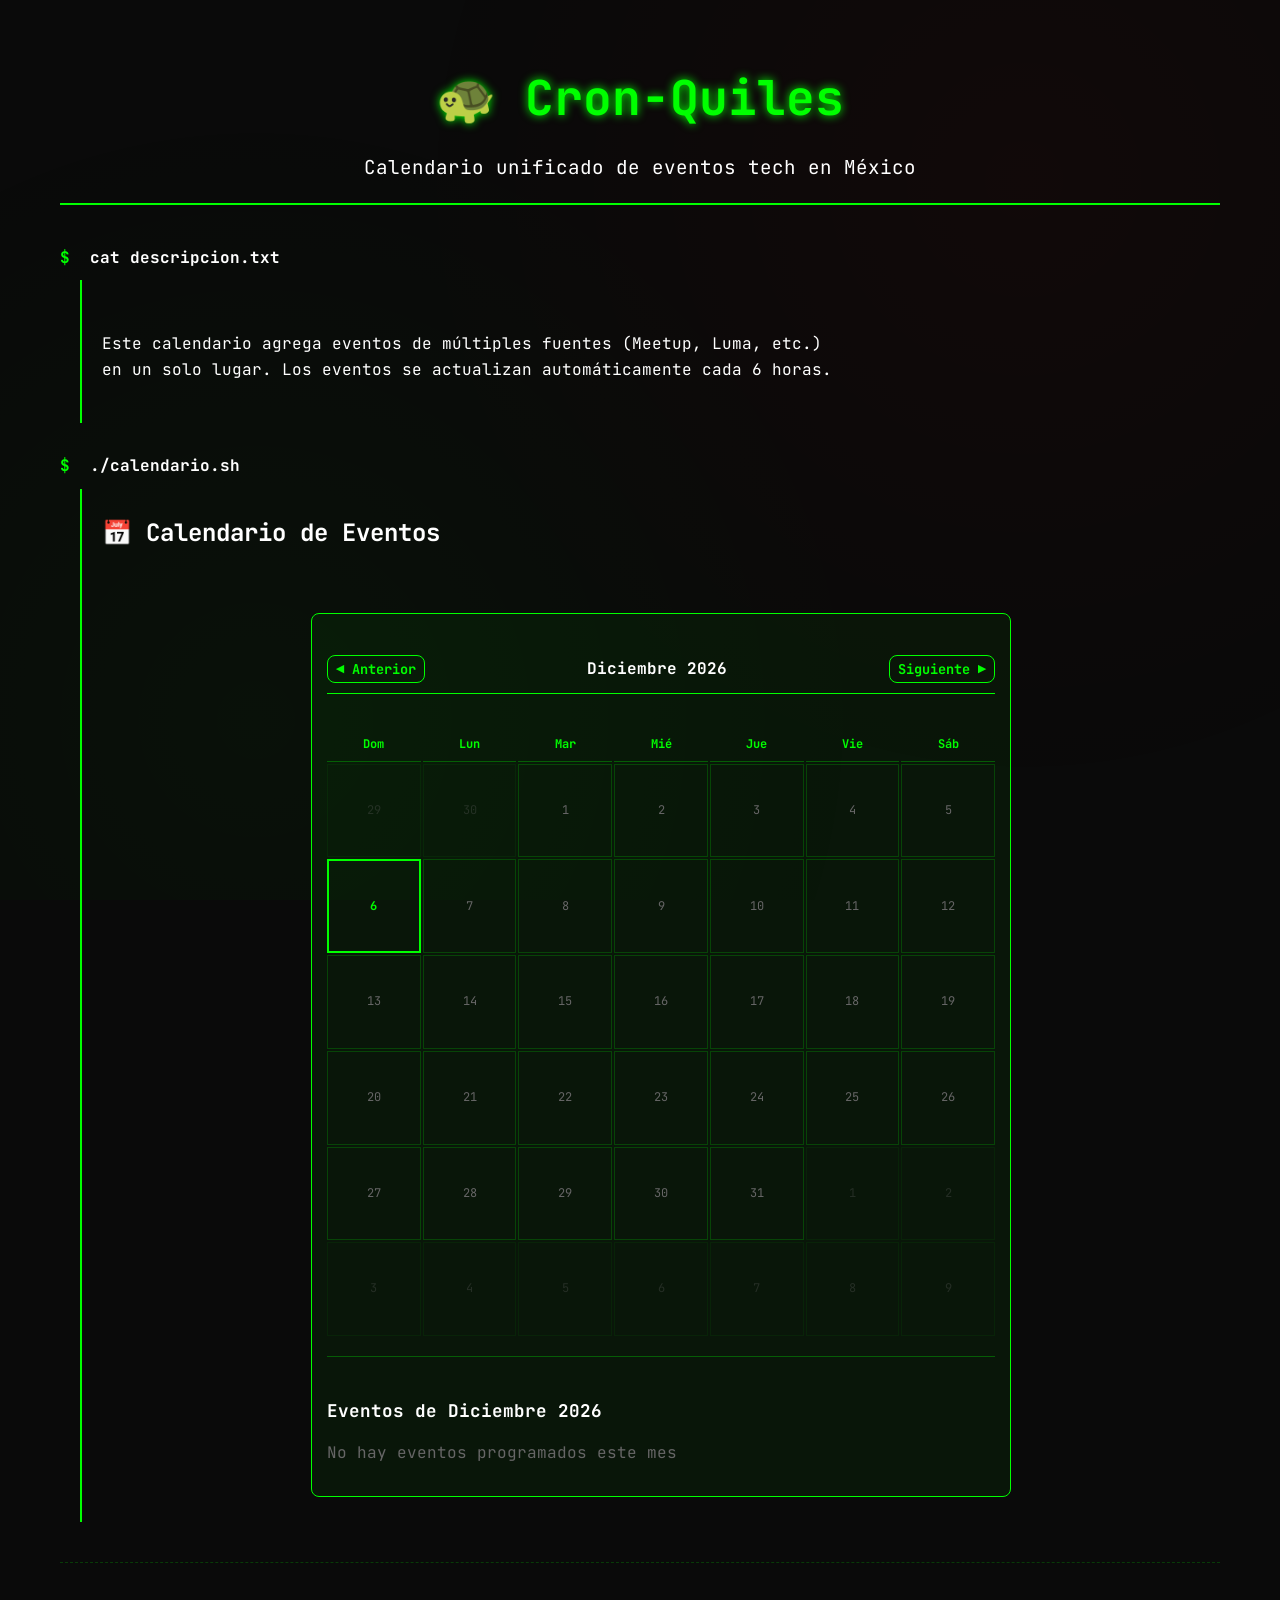
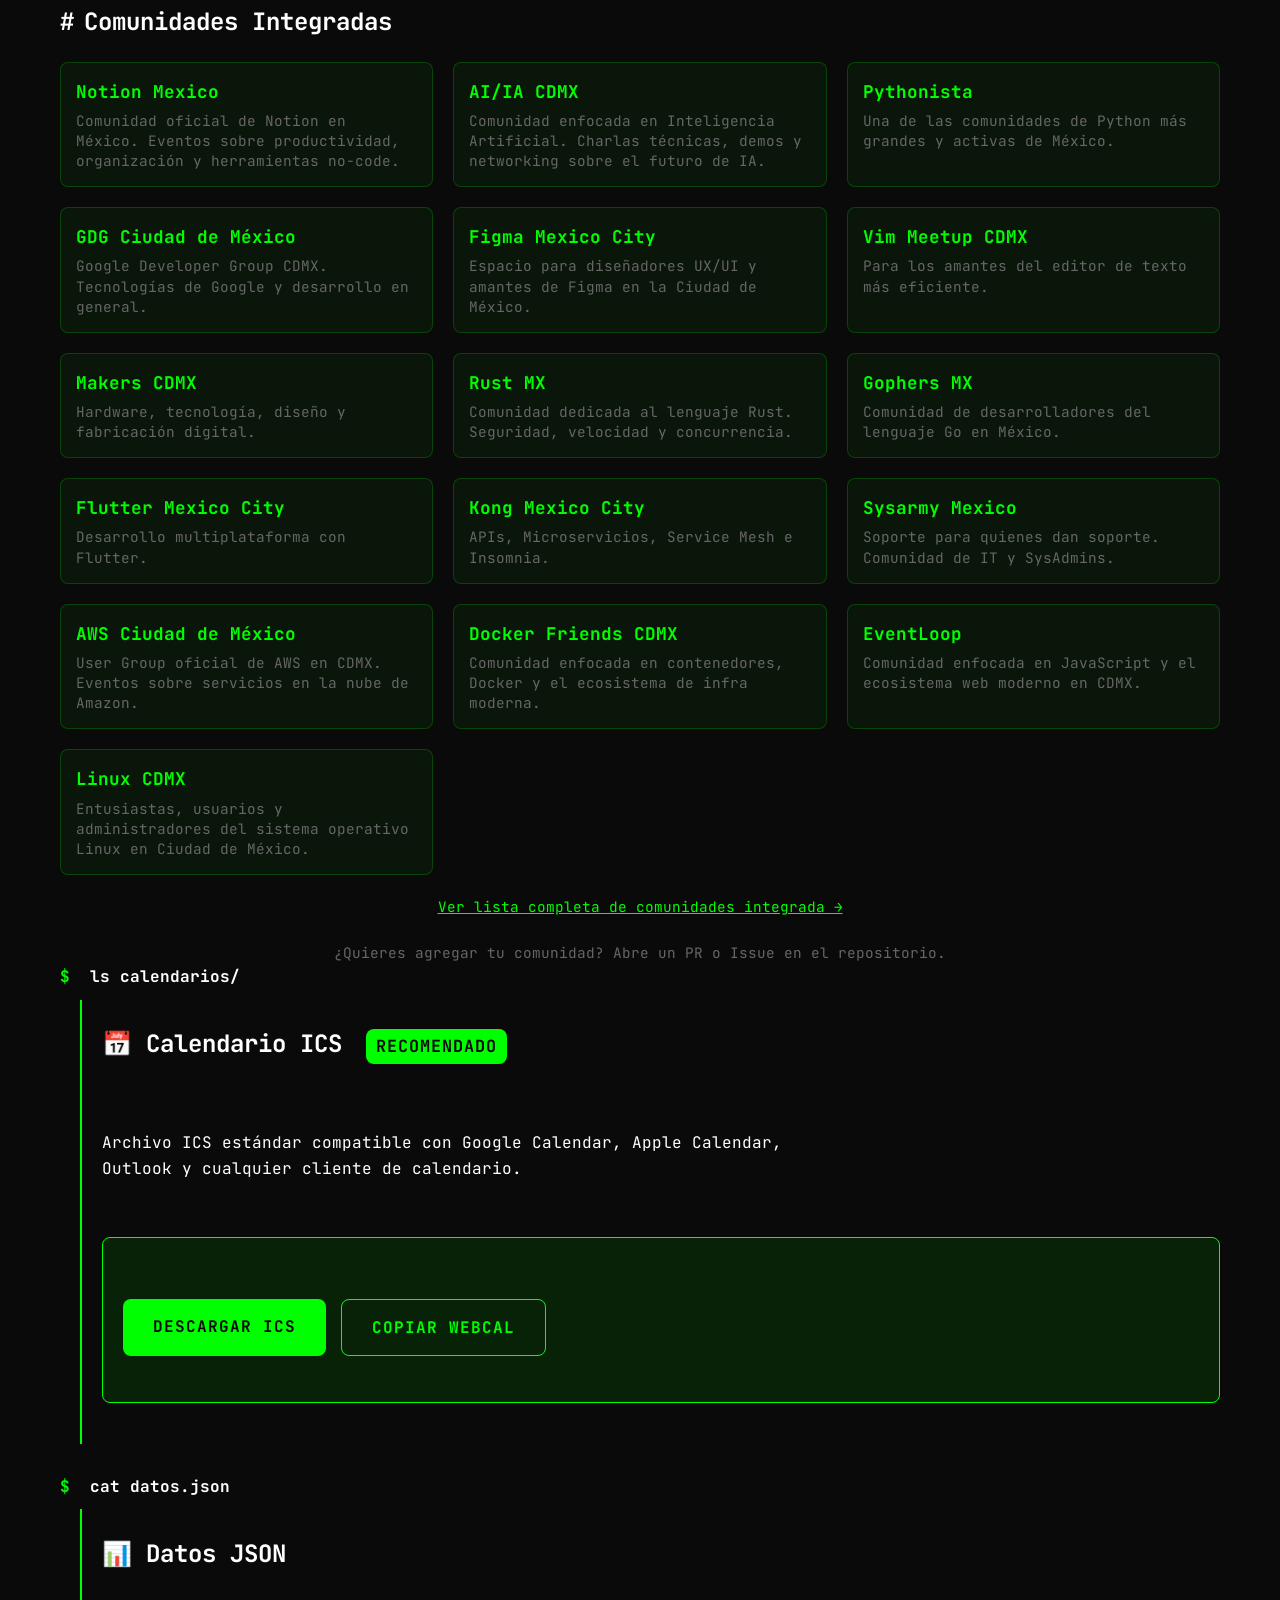
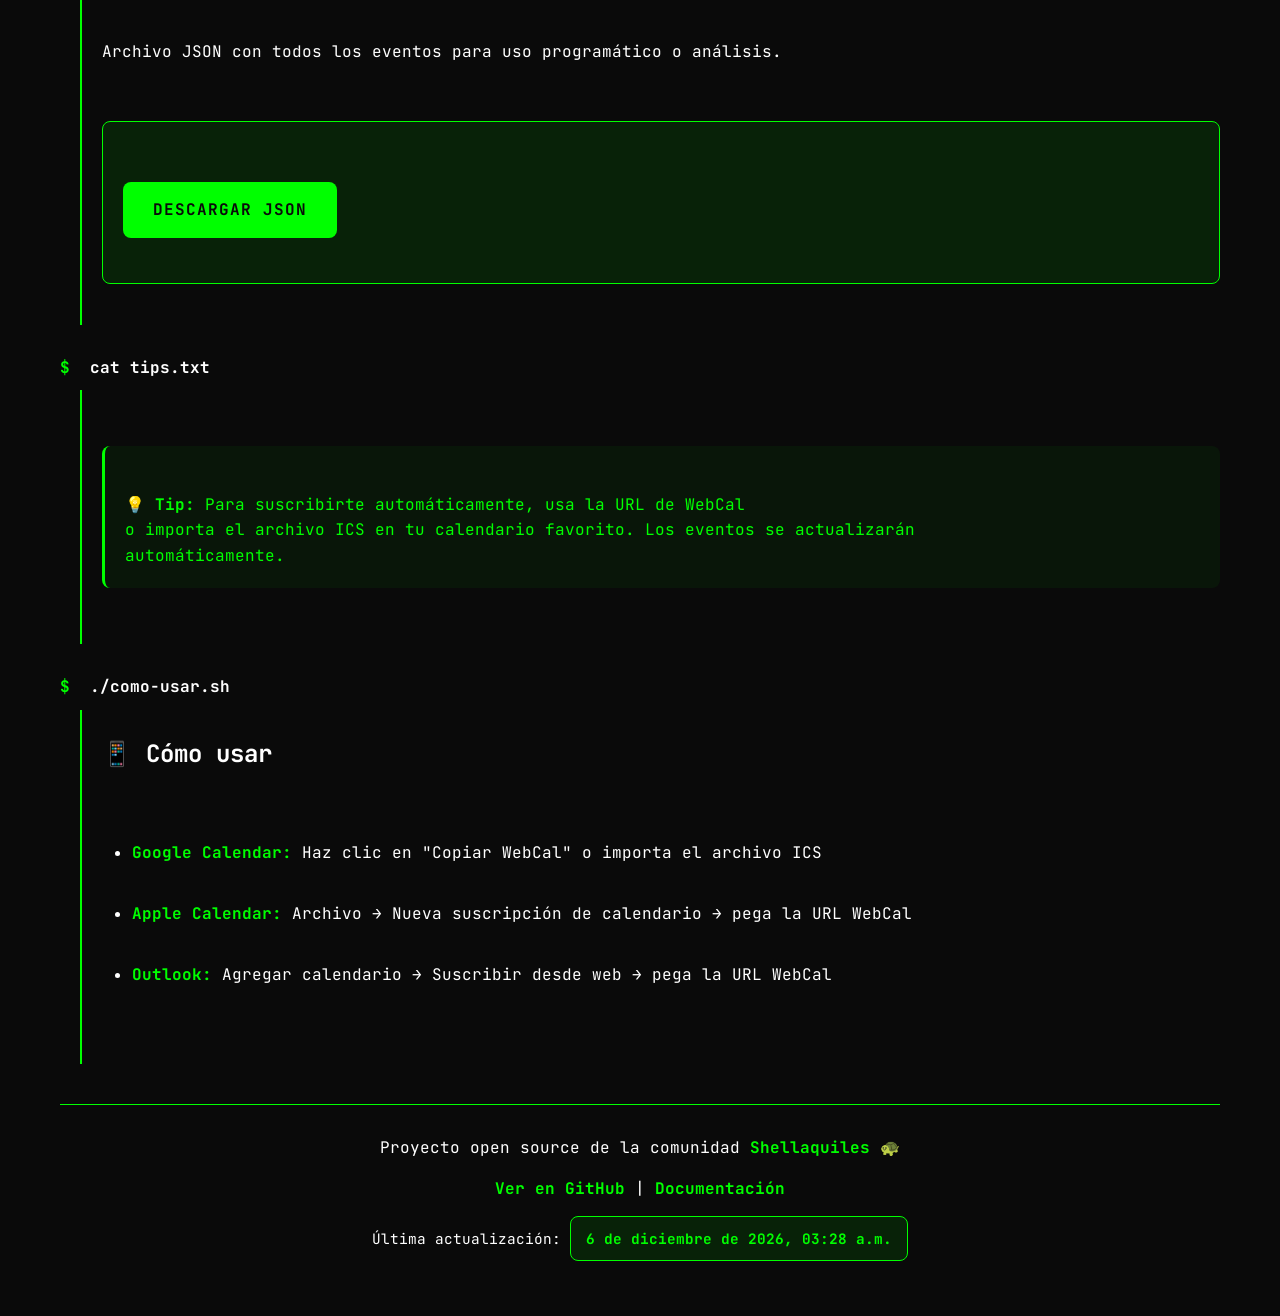
==== commit fe771984: "feat: add a communities section to the homepage, expand event feeds with community details, and incl" ====
--- a/gh-pages/index.html
+++ b/gh-pages/index.html
@@ -728,10 +728,59 @@
         .calendar-month-event-tag {
             background: rgba(0, 255, 0, 0.2);
             color: var(--terminal-green);
-            padding: 2px 6px;
+            padding: 1px 6px;
             border-radius: 4px;
             font-size: 0.7em;
-            border: 1px solid var(--terminal-green);
+            border: 1px solid rgba(0, 255, 0, 0.3);
+        }
+
+        /* Communities Section */
+        .communities-section {
+            margin-top: var(--spacing-xxl);
+            padding-top: var(--spacing-xxl);
+            border-top: 1px dashed rgba(0, 255, 0, 0.2);
+        }
+
+        .section-title {
+            color: var(--terminal-white);
+            font-size: 1.5em;
+            margin-bottom: var(--spacing-lg);
+            display: flex;
+            align-items: center;
+            gap: 10px;
+        }
+
+        .communities-grid {
+            display: grid;
+            grid-template-columns: repeat(auto-fill, minmax(300px, 1fr));
+            gap: var(--spacing-lg);
+        }
+
+        .community-card {
+            background: rgba(0, 255, 0, 0.05);
+            border: 1px solid rgba(0, 255, 0, 0.2);
+            padding: var(--spacing-md);
+            border-radius: var(--radius-md);
+            transition: all var(--transition-normal);
+        }
+
+        .community-card:hover {
+            border-color: var(--terminal-green);
+            transform: translateY(-2px);
+            box-shadow: 0 4px 15px rgba(0, 255, 0, 0.1);
+        }
+
+        .community-name {
+            color: var(--terminal-green);
+            font-weight: bold;
+            font-size: 1.1em;
+            margin-bottom: 5px;
+        }
+
+        .community-description {
+            color: var(--terminal-gray);
+            font-size: 0.9em;
+            line-height: 1.4;
         }
 
         /* Animations */
@@ -874,12 +923,90 @@
             <span class="cursor">$</span>
             <span class="command-text">./calendario.sh</span>
         </div>
-        <div class="output">
+        <div id="calendar-output" class="output">
             <h2>📅 Calendario de Eventos</h2>
             <div id="calendar-container" class="calendar-container">
                 <div class="events-loading">Cargando calendario...</div>
             </div>
         </div>
+
+        <!-- Communities Section -->
+        <section class="communities-section">
+            <h2 class="section-title">
+                <span class="prompt-char">#</span> Comunidades Integradas
+            </h2>
+            <div class="communities-grid">
+                <div class="community-card">
+                    <div class="community-name">Notion Mexico</div>
+                    <div class="community-description">Comunidad oficial de Notion en México. Eventos sobre productividad, organización y herramientas no-code.</div>
+                </div>
+                <div class="community-card">
+                    <div class="community-name">AI/IA CDMX</div>
+                    <div class="community-description">Comunidad enfocada en Inteligencia Artificial. Charlas técnicas, demos y networking sobre el futuro de IA.</div>
+                </div>
+                <div class="community-card">
+                    <div class="community-name">Pythonista</div>
+                    <div class="community-description">Una de las comunidades de Python más grandes y activas de México.</div>
+                </div>
+                <div class="community-card">
+                    <div class="community-name">GDG Ciudad de México</div>
+                    <div class="community-description">Google Developer Group CDMX. Tecnologías de Google y desarrollo en general.</div>
+                </div>
+                <div class="community-card">
+                    <div class="community-name">Figma Mexico City</div>
+                    <div class="community-description">Espacio para diseñadores UX/UI y amantes de Figma en la Ciudad de México.</div>
+                </div>
+                <div class="community-card">
+                    <div class="community-name">Vim Meetup CDMX</div>
+                    <div class="community-description">Para los amantes del editor de texto más eficiente.</div>
+                </div>
+                <div class="community-card">
+                    <div class="community-name">Makers CDMX</div>
+                    <div class="community-description">Hardware, tecnología, diseño y fabricación digital.</div>
+                </div>
+                <div class="community-card">
+                    <div class="community-name">Rust MX</div>
+                    <div class="community-description">Comunidad dedicada al lenguaje Rust. Seguridad, velocidad y concurrencia.</div>
+                </div>
+                <div class="community-card">
+                    <div class="community-name">Gophers MX</div>
+                    <div class="community-description">Comunidad de desarrolladores del lenguaje Go en México.</div>
+                </div>
+                <div class="community-card">
+                    <div class="community-name">Flutter Mexico City</div>
+                    <div class="community-description">Desarrollo multiplataforma con Flutter.</div>
+                </div>
+                <div class="community-card">
+                    <div class="community-name">Kong Mexico City</div>
+                    <div class="community-description">APIs, Microservicios, Service Mesh e Insomnia.</div>
+                </div>
+                <div class="community-card">
+                    <div class="community-name">Sysarmy Mexico</div>
+                    <div class="community-description">Soporte para quienes dan soporte. Comunidad de IT y SysAdmins.</div>
+                </div>
+                <div class="community-card">
+                    <div class="community-name">AWS Ciudad de México</div>
+                    <div class="community-description">User Group oficial de AWS en CDMX. Eventos sobre servicios en la nube de Amazon.</div>
+                </div>
+                <div class="community-card">
+                    <div class="community-name">Docker Friends CDMX</div>
+                    <div class="community-description">Comunidad enfocada en contenedores, Docker y el ecosistema de infra moderna.</div>
+                </div>
+                <div class="community-card">
+                    <div class="community-name">EventLoop</div>
+                    <div class="community-description">Comunidad enfocada en JavaScript y el ecosistema web moderno en CDMX.</div>
+                </div>
+                <div class="community-card">
+                    <div class="community-name">Linux CDMX</div>
+                    <div class="community-description">Entusiastas, usuarios y administradores del sistema operativo Linux en Ciudad de México.</div>
+                </div>
+            </div>
+            <div style="margin-top: var(--spacing-lg); color: var(--terminal-gray); font-size: 0.9em; text-align: center;">
+                <a href="https://github.com/shellaquiles/cron-quiles/blob/main/docs/COMMUNITIES.md" target="_blank" style="color: var(--terminal-green); text-decoration: underline;">Ver lista completa de comunidades integrada →</a>
+                <br><br>
+                ¿Quieres agregar tu comunidad? Abre un PR o Issue en el repositorio.
+            </div>
+        </section>
 
         <!-- Comando 3: Calendario ICS -->
         <div class="prompt">
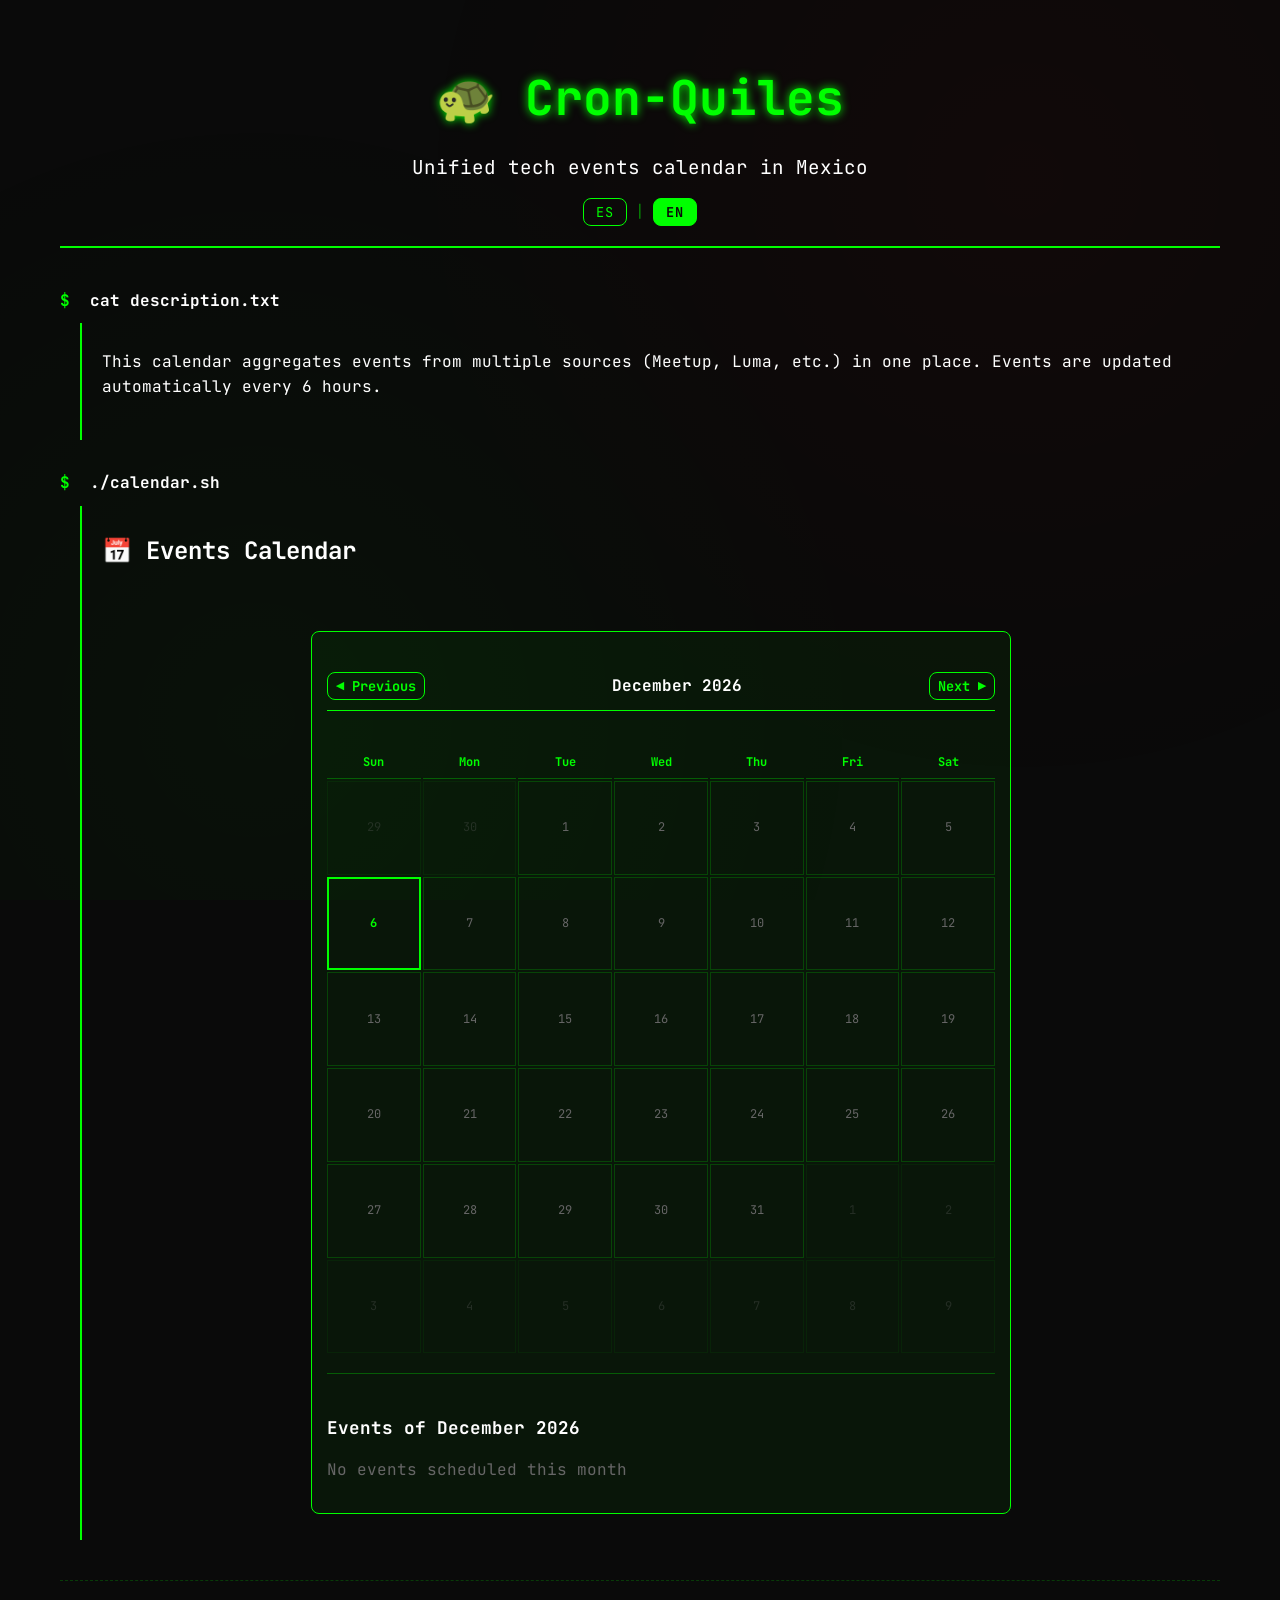
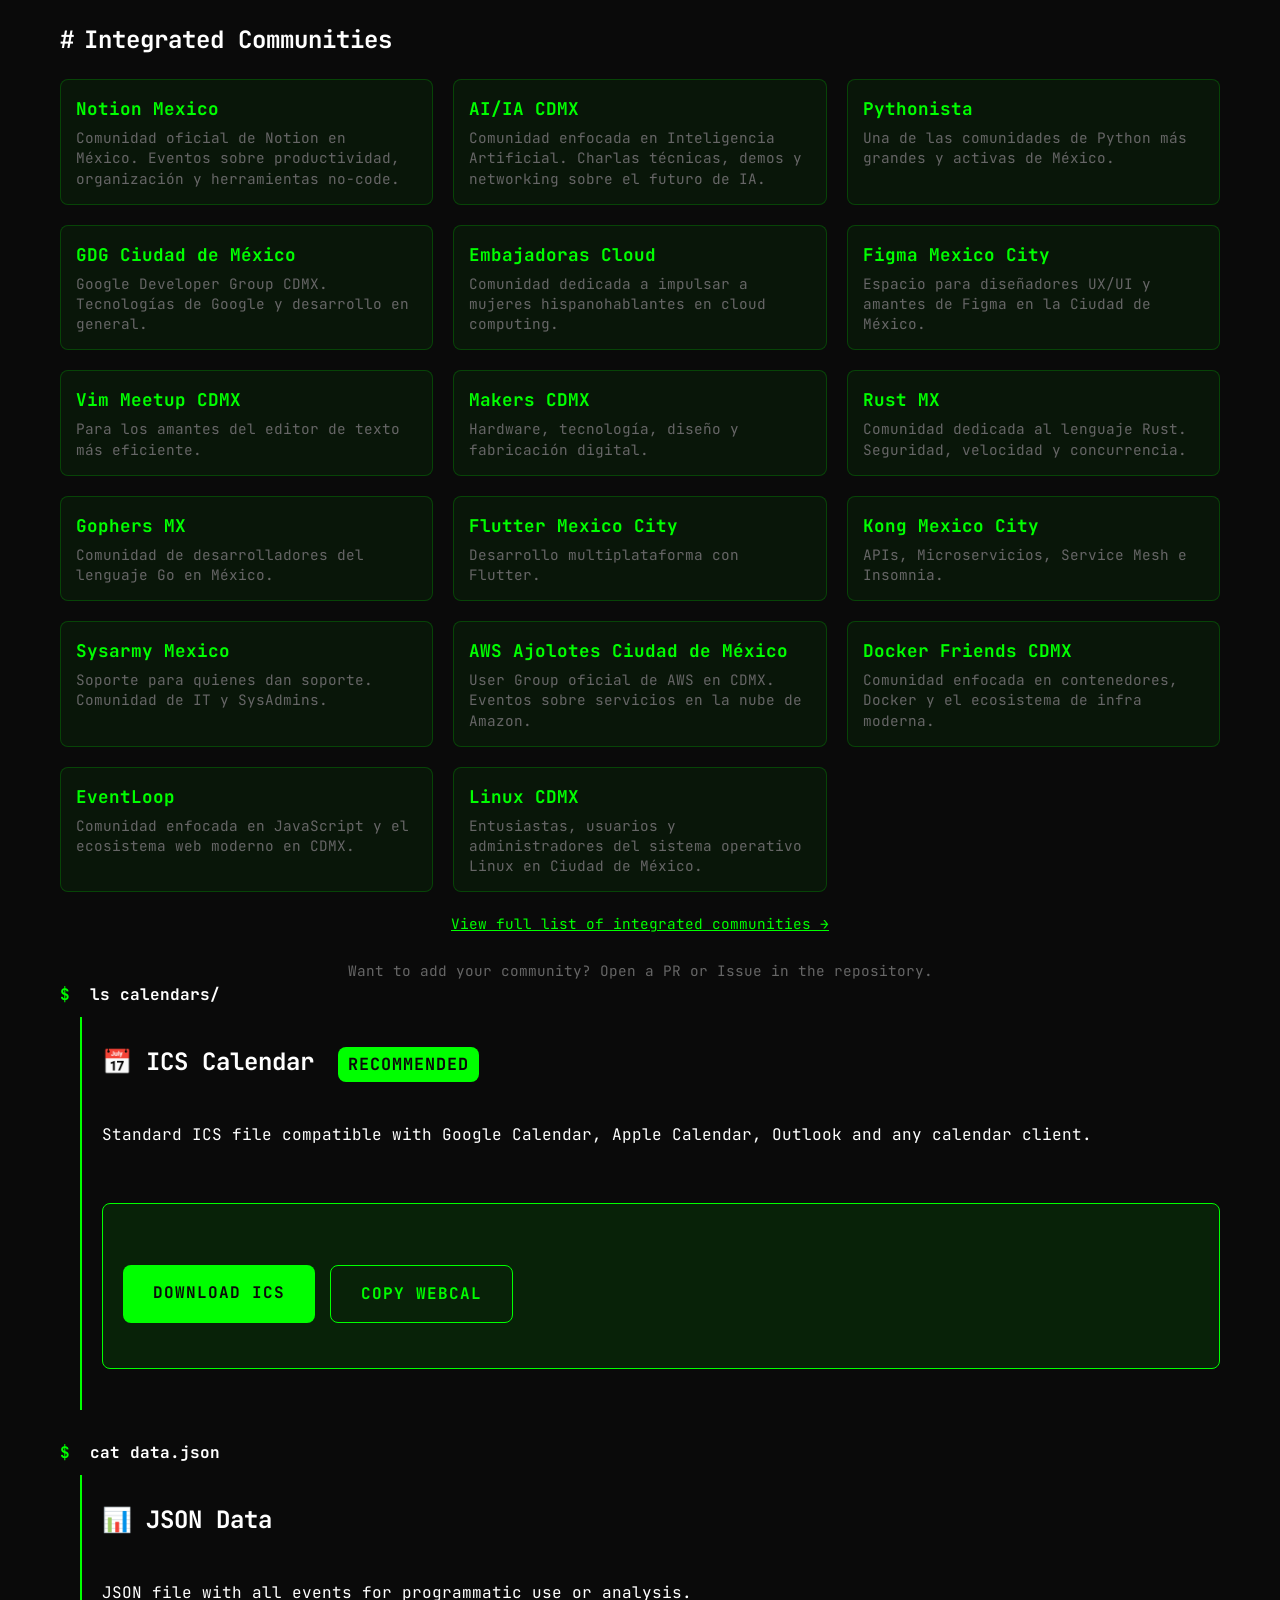
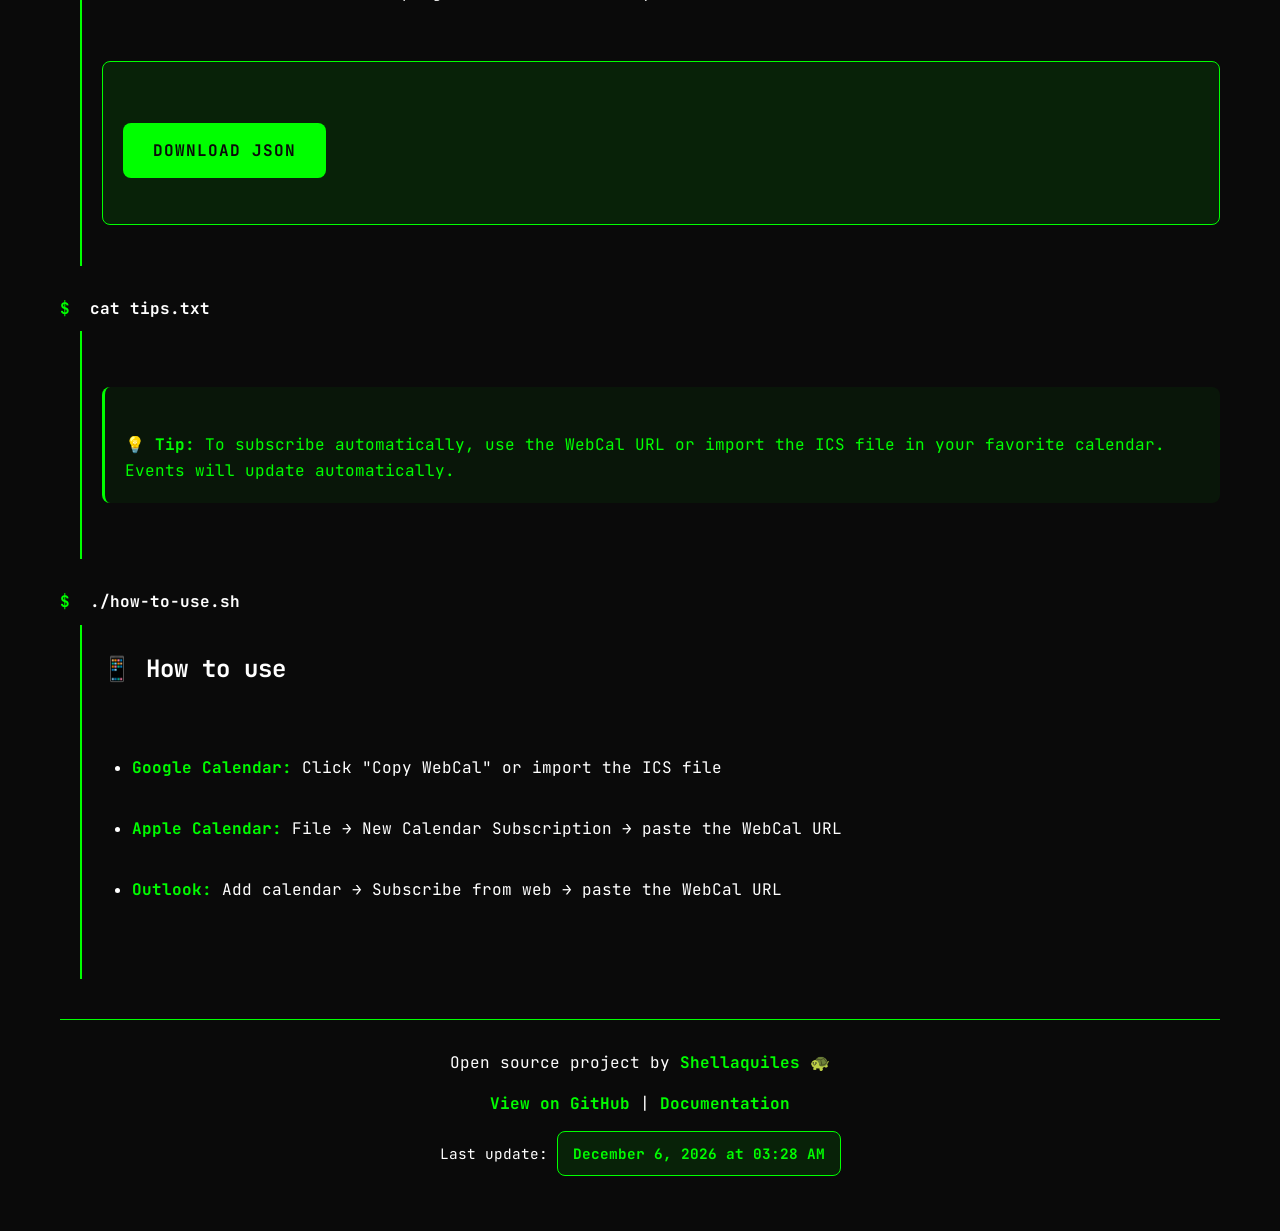
==== commit 98c532a6: "chore: Update community feeds and event details (#2) - Added new community 'PyTalavera' focused on P" ====
--- a/gh-pages/index.html
+++ b/gh-pages/index.html
@@ -897,6 +897,44 @@
                 margin-right: auto;
             }
         }
+
+        /* Language Switcher */
+        .lang-switcher {
+            display: flex;
+            justify-content: center;
+            align-items: center;
+            gap: 8px;
+            margin-top: var(--spacing-md);
+        }
+
+        .lang-btn {
+            background: transparent;
+            border: 1px solid var(--terminal-green);
+            color: var(--terminal-green);
+            padding: 4px 12px;
+            font-family: inherit;
+            font-size: 0.85em;
+            cursor: pointer;
+            border-radius: var(--radius-md);
+            transition: all var(--transition-normal);
+            text-transform: uppercase;
+            letter-spacing: 1px;
+        }
+
+        .lang-btn:hover {
+            background: rgba(0, 255, 0, 0.2);
+        }
+
+        .lang-btn.active {
+            background: var(--terminal-green);
+            color: var(--terminal-black);
+            font-weight: bold;
+        }
+
+        .lang-separator {
+            color: var(--terminal-green);
+            opacity: 0.5;
+        }
     </style>
 </head>
 <body>
@@ -904,16 +942,21 @@
         <!-- Terminal Header -->
         <div class="terminal-header">
             <div class="terminal-title">🐢 Cron-Quiles</div>
-            <div class="terminal-subtitle">Calendario unificado de eventos tech en México</div>
+            <div class="terminal-subtitle" data-i18n="site.subtitle">Calendario unificado de eventos tech en México</div>
+            <div class="lang-switcher">
+                <button class="lang-btn active" data-lang="es" aria-label="Español">ES</button>
+                <span class="lang-separator">|</span>
+                <button class="lang-btn" data-lang="en" aria-label="English">EN</button>
+            </div>
         </div>
 
         <!-- Comando 1: Descripción -->
         <div class="prompt">
             <span class="cursor">$</span>
-            <span class="command-text">cat descripcion.txt</span>
+            <span class="command-text" data-i18n="cmd.description">cat descripcion.txt</span>
         </div>
         <div class="output">
-            <p>
+            <p data-i18n="desc.content">
                 Este calendario agrega eventos de múltiples fuentes (Meetup, Luma, etc.)
                 en un solo lugar. Los eventos se actualizan automáticamente cada 6 horas.
             </p>
@@ -921,19 +964,19 @@
         <!-- Comando 2: Calendario Visual -->
         <div class="prompt">
             <span class="cursor">$</span>
-            <span class="command-text">./calendario.sh</span>
+            <span class="command-text" data-i18n="cmd.calendar">./calendario.sh</span>
         </div>
         <div id="calendar-output" class="output">
-            <h2>📅 Calendario de Eventos</h2>
+            <h2 data-i18n="calendar.title">📅 Calendario de Eventos</h2>
             <div id="calendar-container" class="calendar-container">
-                <div class="events-loading">Cargando calendario...</div>
+                <div class="events-loading" data-i18n="calendar.loading">Cargando calendario...</div>
             </div>
         </div>
 
         <!-- Communities Section -->
         <section class="communities-section">
             <h2 class="section-title">
-                <span class="prompt-char">#</span> Comunidades Integradas
+                <span class="prompt-char">#</span> <span data-i18n="section.communities">Comunidades Integradas</span>
             </h2>
             <div class="communities-grid">
                 <div class="community-card">
@@ -953,6 +996,10 @@
                     <div class="community-description">Google Developer Group CDMX. Tecnologías de Google y desarrollo en general.</div>
                 </div>
                 <div class="community-card">
+                    <div class="community-name">Embajadoras Cloud</div>
+                    <div class="community-description">Comunidad dedicada a impulsar a mujeres hispanohablantes en cloud computing.</div>
+                </div>
+                <div class="community-card">
                     <div class="community-name">Figma Mexico City</div>
                     <div class="community-description">Espacio para diseñadores UX/UI y amantes de Figma en la Ciudad de México.</div>
                 </div>
@@ -985,7 +1032,7 @@
                     <div class="community-description">Soporte para quienes dan soporte. Comunidad de IT y SysAdmins.</div>
                 </div>
                 <div class="community-card">
-                    <div class="community-name">AWS Ciudad de México</div>
+                    <div class="community-name">AWS Ajolotes Ciudad de México</div>
                     <div class="community-description">User Group oficial de AWS en CDMX. Eventos sobre servicios en la nube de Amazon.</div>
                 </div>
                 <div class="community-card">
@@ -1002,43 +1049,43 @@
                 </div>
             </div>
             <div style="margin-top: var(--spacing-lg); color: var(--terminal-gray); font-size: 0.9em; text-align: center;">
-                <a href="https://github.com/shellaquiles/cron-quiles/blob/main/docs/COMMUNITIES.md" target="_blank" style="color: var(--terminal-green); text-decoration: underline;">Ver lista completa de comunidades integrada →</a>
+                <a href="https://github.com/shellaquiles/cron-quiles/blob/main/docs/COMMUNITIES.md" target="_blank" style="color: var(--terminal-green); text-decoration: underline;" data-i18n="communities.viewAll">Ver lista completa de comunidades integrada →</a>
                 <br><br>
-                ¿Quieres agregar tu comunidad? Abre un PR o Issue en el repositorio.
+                <span data-i18n="communities.addYours">¿Quieres agregar tu comunidad? Abre un PR o Issue en el repositorio.</span>
             </div>
         </section>
 
         <!-- Comando 3: Calendario ICS -->
         <div class="prompt">
             <span class="cursor">$</span>
-            <span class="command-text">ls calendarios/</span>
+            <span class="command-text" data-i18n="cmd.files">ls calendarios/</span>
         </div>
         <div class="output">
-            <h2>📅 Calendario ICS <span class="badge">Recomendado</span></h2>
-            <p>
+            <h2>📅 <span data-i18n="section.ics">Calendario ICS</span> <span class="badge" data-i18n="badge.recommended">Recomendado</span></h2>
+            <p data-i18n="ics.description">
                 Archivo ICS estándar compatible con Google Calendar, Apple Calendar,
                 Outlook y cualquier cliente de calendario.
             </p>
             <div class="download-card">
                 <div class="btn-group">
-                    <a href="cronquiles.ics" class="btn" download>Descargar ICS</a>
-                    <a href="webcal://shellaquiles.github.io/cron-quiles/cronquiles.ics" class="btn btn-secondary">Copiar WebCal</a>
+                    <a href="cronquiles.ics" class="btn" download data-i18n="btn.download.ics">Descargar ICS</a>
+                    <a href="webcal://shellaquiles.github.io/cron-quiles/cronquiles.ics" class="btn btn-secondary" data-i18n="btn.copy.webcal">Copiar WebCal</a>
                 </div>
             </div>
         </div>
         <!-- Comando 4: Datos JSON -->
         <div class="prompt">
             <span class="cursor">$</span>
-            <span class="command-text">cat datos.json</span>
+            <span class="command-text" data-i18n="cmd.json">cat datos.json</span>
         </div>
         <div class="output">
-            <h2>📊 Datos JSON</h2>
-            <p>
+            <h2>📊 <span data-i18n="section.json">Datos JSON</span></h2>
+            <p data-i18n="json.description">
                 Archivo JSON con todos los eventos para uso programático o análisis.
             </p>
             <div class="download-card">
                 <div class="btn-group">
-                    <a href="cronquiles.json" class="btn" download>Descargar JSON</a>
+                    <a href="cronquiles.json" class="btn" download data-i18n="btn.download.json">Descargar JSON</a>
                 </div>
             </div>
         </div>
@@ -1046,46 +1093,234 @@
         <!-- Comando 5: Tips -->
         <div class="prompt">
             <span class="cursor">$</span>
-            <span class="command-text">cat tips.txt</span>
+            <span class="command-text" data-i18n="cmd.tips">cat tips.txt</span>
         </div>
         <div class="output">
             <div class="info-box">
-                <strong>💡 Tip:</strong> Para suscribirte automáticamente, usa la URL de WebCal
+                <strong>💡 <span data-i18n="tip.label">Tip:</span></strong> <span data-i18n="tip.content">Para suscribirte automáticamente, usa la URL de WebCal
                 o importa el archivo ICS en tu calendario favorito. Los eventos se actualizarán
-                automáticamente.
+                automáticamente.</span>
             </div>
         </div>
 
         <!-- Comando 6: Cómo usar -->
         <div class="prompt">
             <span class="cursor">$</span>
-            <span class="command-text">./como-usar.sh</span>
+            <span class="command-text" data-i18n="cmd.howto">./como-usar.sh</span>
         </div>
         <div class="output">
-            <h2>📱 Cómo usar</h2>
+            <h2>📱 <span data-i18n="section.howto">Cómo usar</span></h2>
             <ul>
-                <li><strong>Google Calendar:</strong> Haz clic en "Copiar WebCal" o importa el archivo ICS</li>
-                <li><strong>Apple Calendar:</strong> Archivo → Nueva suscripción de calendario → pega la URL WebCal</li>
-                <li><strong>Outlook:</strong> Agregar calendario → Suscribir desde web → pega la URL WebCal</li>
+                <li><strong>Google Calendar:</strong> <span data-i18n="howto.google">Haz clic en "Copiar WebCal" o importa el archivo ICS</span></li>
+                <li><strong>Apple Calendar:</strong> <span data-i18n="howto.apple">Archivo → Nueva suscripción de calendario → pega la URL WebCal</span></li>
+                <li><strong>Outlook:</strong> <span data-i18n="howto.outlook">Agregar calendario → Suscribir desde web → pega la URL WebCal</span></li>
             </ul>
         </div>
 
         <!-- Footer -->
         <div class="footer">
             <p>
-                Proyecto open source de la comunidad <strong>Shellaquiles</strong> 🐢
+                <span data-i18n="footer.project">Proyecto open source de la comunidad</span> <strong>Shellaquiles</strong> 🐢
             </p>
             <p style="margin-top: var(--spacing-md);">
-                <a href="https://github.com/shellaquiles/cron-quiles">Ver en GitHub</a> |
-                <a href="https://github.com/shellaquiles/cron-quiles/blob/main/README.md">Documentación</a>
+                <a href="https://github.com/shellaquiles/cron-quiles" data-i18n="footer.github">Ver en GitHub</a> |
+                <a href="https://github.com/shellaquiles/cron-quiles/blob/main/README.md" data-i18n="footer.docs">Documentación</a>
             </p>
             <p style="margin-top: var(--spacing-md); font-size: 0.9em;">
-                Última actualización: <span class="last-update" id="last-update">Cargando...</span>
+                <span data-i18n="footer.lastUpdate">Última actualización:</span> <span class="last-update" id="last-update" data-i18n="footer.loading">Cargando...</span>
             </p>
         </div>
     </div>
 
     <script>
+        // ============================================
+        // SISTEMA DE INTERNACIONALIZACIÓN (i18n)
+        // ============================================
+        const i18n = {
+            es: {
+                'site.subtitle': 'Calendario unificado de eventos tech en México',
+                'cmd.description': 'cat descripcion.txt',
+                'cmd.calendar': './calendario.sh',
+                'cmd.files': 'ls calendarios/',
+                'cmd.json': 'cat datos.json',
+                'cmd.tips': 'cat tips.txt',
+                'cmd.howto': './como-usar.sh',
+                'desc.content': 'Este calendario agrega eventos de múltiples fuentes (Meetup, Luma, etc.) en un solo lugar. Los eventos se actualizan automáticamente cada 6 horas.',
+                'calendar.title': '📅 Calendario de Eventos',
+                'calendar.loading': 'Cargando calendario...',
+                'calendar.empty': 'No hay eventos disponibles para mostrar en el calendario',
+                'calendar.noEvents': 'No hay eventos programados este mes',
+                'section.communities': 'Comunidades Integradas',
+                'section.ics': 'Calendario ICS',
+                'section.json': 'Datos JSON',
+                'section.howto': 'Cómo usar',
+                'badge.recommended': 'Recomendado',
+                'ics.description': 'Archivo ICS estándar compatible con Google Calendar, Apple Calendar, Outlook y cualquier cliente de calendario.',
+                'json.description': 'Archivo JSON con todos los eventos para uso programático o análisis.',
+                'btn.download.ics': 'Descargar ICS',
+                'btn.copy.webcal': 'Copiar WebCal',
+                'btn.download.json': 'Descargar JSON',
+                'btn.copied': '✓ Copiado!',
+                'tip.label': 'Tip:',
+                'tip.content': 'Para suscribirte automáticamente, usa la URL de WebCal o importa el archivo ICS en tu calendario favorito. Los eventos se actualizarán automáticamente.',
+                'howto.google': 'Haz clic en "Copiar WebCal" o importa el archivo ICS',
+                'howto.apple': 'Archivo → Nueva suscripción de calendario → pega la URL WebCal',
+                'howto.outlook': 'Agregar calendario → Suscribir desde web → pega la URL WebCal',
+                'communities.viewAll': 'Ver lista completa de comunidades integrada →',
+                'communities.addYours': '¿Quieres agregar tu comunidad? Abre un PR o Issue en el repositorio.',
+                'footer.project': 'Proyecto open source de la comunidad',
+                'footer.github': 'Ver en GitHub',
+                'footer.docs': 'Documentación',
+                'footer.lastUpdate': 'Última actualización:',
+                'footer.loading': 'Cargando...',
+                'footer.notAvailable': 'No disponible',
+                'cal.prev': '◀ Anterior',
+                'cal.next': 'Siguiente ▶',
+                'cal.showMore': 'Ver más →',
+                'cal.showLess': 'Ver menos ←',
+                'cal.eventsOf': 'Eventos de',
+                'cal.viewEvent': 'Ver evento →',
+                'months': ['Enero', 'Febrero', 'Marzo', 'Abril', 'Mayo', 'Junio', 'Julio', 'Agosto', 'Septiembre', 'Octubre', 'Noviembre', 'Diciembre'],
+                'days': ['Dom', 'Lun', 'Mar', 'Mié', 'Jue', 'Vie', 'Sáb'],
+                'locale': 'es-MX'
+            },
+            en: {
+                'site.subtitle': 'Unified tech events calendar in Mexico',
+                'cmd.description': 'cat description.txt',
+                'cmd.calendar': './calendar.sh',
+                'cmd.files': 'ls calendars/',
+                'cmd.json': 'cat data.json',
+                'cmd.tips': 'cat tips.txt',
+                'cmd.howto': './how-to-use.sh',
+                'desc.content': 'This calendar aggregates events from multiple sources (Meetup, Luma, etc.) in one place. Events are updated automatically every 6 hours.',
+                'calendar.title': '📅 Events Calendar',
+                'calendar.loading': 'Loading calendar...',
+                'calendar.empty': 'No events available to display in the calendar',
+                'calendar.noEvents': 'No events scheduled this month',
+                'section.communities': 'Integrated Communities',
+                'section.ics': 'ICS Calendar',
+                'section.json': 'JSON Data',
+                'section.howto': 'How to use',
+                'badge.recommended': 'Recommended',
+                'ics.description': 'Standard ICS file compatible with Google Calendar, Apple Calendar, Outlook and any calendar client.',
+                'json.description': 'JSON file with all events for programmatic use or analysis.',
+                'btn.download.ics': 'Download ICS',
+                'btn.copy.webcal': 'Copy WebCal',
+                'btn.download.json': 'Download JSON',
+                'btn.copied': '✓ Copied!',
+                'tip.label': 'Tip:',
+                'tip.content': 'To subscribe automatically, use the WebCal URL or import the ICS file in your favorite calendar. Events will update automatically.',
+                'howto.google': 'Click "Copy WebCal" or import the ICS file',
+                'howto.apple': 'File → New Calendar Subscription → paste the WebCal URL',
+                'howto.outlook': 'Add calendar → Subscribe from web → paste the WebCal URL',
+                'communities.viewAll': 'View full list of integrated communities →',
+                'communities.addYours': 'Want to add your community? Open a PR or Issue in the repository.',
+                'footer.project': 'Open source project by',
+                'footer.github': 'View on GitHub',
+                'footer.docs': 'Documentation',
+                'footer.lastUpdate': 'Last update:',
+                'footer.loading': 'Loading...',
+                'footer.notAvailable': 'Not available',
+                'cal.prev': '◀ Previous',
+                'cal.next': 'Next ▶',
+                'cal.showMore': 'Show more →',
+                'cal.showLess': 'Show less ←',
+                'cal.eventsOf': 'Events of',
+                'cal.viewEvent': 'View event →',
+                'months': ['January', 'February', 'March', 'April', 'May', 'June', 'July', 'August', 'September', 'October', 'November', 'December'],
+                'days': ['Sun', 'Mon', 'Tue', 'Wed', 'Thu', 'Fri', 'Sat'],
+                'locale': 'en-US'
+            }
+        };
+
+        // Gestor de idioma con detección automática y persistencia
+        const LangManager = {
+            KEY: 'cron-quiles-lang',
+            SUPPORTED: ['es', 'en'],
+            detect() {
+                const saved = localStorage.getItem(this.KEY);
+                if (saved && this.SUPPORTED.includes(saved)) return saved;
+                const browserLang = (navigator.language || navigator.userLanguage || '').split('-')[0].toLowerCase();
+                return this.SUPPORTED.includes(browserLang) ? browserLang : 'es';
+            },
+            save(lang) {
+                if (this.SUPPORTED.includes(lang)) {
+                    localStorage.setItem(this.KEY, lang);
+                }
+            },
+            get() {
+                return localStorage.getItem(this.KEY) || this.detect();
+            }
+        };
+
+        let currentLang = LangManager.detect();
+
+        function t(key) {
+            return i18n[currentLang][key] || i18n['es'][key] || key;
+        }
+
+        function getLocale() {
+            return i18n[currentLang]['locale'] || 'es-MX';
+        }
+
+        function applyTranslations() {
+            document.querySelectorAll('[data-i18n]').forEach(el => {
+                const key = el.getAttribute('data-i18n');
+                const translation = t(key);
+                if (translation && translation !== key) {
+                    el.textContent = translation;
+                }
+            });
+            document.querySelectorAll('.lang-btn').forEach(btn => {
+                btn.classList.toggle('active', btn.dataset.lang === currentLang);
+            });
+            document.documentElement.lang = currentLang;
+        }
+
+        function switchLang(lang) {
+            if (lang === currentLang) return;
+            currentLang = lang;
+            LangManager.save(lang);
+            applyTranslations();
+            // Re-renderizar calendario con nuevo idioma
+            if (allEventsData && allEventsData.length > 0) {
+                renderCalendar(allEventsData);
+            }
+            // Actualizar fecha de última actualización
+            updateLastModified();
+        }
+
+        function updateLastModified() {
+            fetch('cronquiles.ics')
+                .then(response => {
+                    const lastModified = response.headers.get('last-modified');
+                    if (lastModified) {
+                        const date = new Date(lastModified);
+                        document.getElementById('last-update').textContent =
+                            date.toLocaleString(getLocale(), {
+                                year: 'numeric',
+                                month: 'long',
+                                day: 'numeric',
+                                hour: '2-digit',
+                                minute: '2-digit'
+                            });
+                    } else {
+                        document.getElementById('last-update').textContent = t('footer.notAvailable');
+                    }
+                })
+                .catch(() => {
+                    document.getElementById('last-update').textContent = t('footer.notAvailable');
+                });
+        }
+
+        // Inicializar i18n
+        document.addEventListener('DOMContentLoaded', () => {
+            applyTranslations();
+            document.querySelectorAll('.lang-btn').forEach(btn => {
+                btn.addEventListener('click', () => switchLang(btn.dataset.lang));
+            });
+        });
+
         // Mostrar última fecha de modificación
         fetch('cronquiles.ics')
             .then(response => {
@@ -1093,7 +1328,7 @@
                 if (lastModified) {
                     const date = new Date(lastModified);
                     document.getElementById('last-update').textContent =
-                        date.toLocaleString('es-MX', {
+                        date.toLocaleString(getLocale(), {
                             year: 'numeric',
                             month: 'long',
                             day: 'numeric',
@@ -1101,11 +1336,11 @@
                             minute: '2-digit'
                         });
                 } else {
-                    document.getElementById('last-update').textContent = 'No disponible';
+                    document.getElementById('last-update').textContent = t('footer.notAvailable');
                 }
             })
             .catch(() => {
-                document.getElementById('last-update').textContent = 'No disponible';
+                document.getElementById('last-update').textContent = t('footer.notAvailable');
             });
 
         // Copiar WebCal al portapapeles
@@ -1116,9 +1351,9 @@
                     const url = this.href.replace('webcal://', 'https://');
                     navigator.clipboard.writeText(url).then(() => {
                         const originalText = this.textContent;
-                        this.textContent = '✓ Copiado!';
+                        this.textContent = t('btn.copied');
                         setTimeout(() => {
-                            this.textContent = originalText;
+                            this.textContent = t('btn.copy.webcal');
                         }, 2000);
                     });
                 });
@@ -1127,9 +1362,9 @@
 
         // Cargar y mostrar eventos
         function formatDate(dateString) {
-            if (!dateString) return 'Fecha no disponible';
+            if (!dateString) return currentLang === 'en' ? 'Date not available' : 'Fecha no disponible';
             const date = new Date(dateString);
-            return date.toLocaleDateString('es-MX', {
+            return date.toLocaleDateString(getLocale(), {
                 year: 'numeric',
                 month: 'long',
                 day: 'numeric',
@@ -1140,7 +1375,7 @@
         function formatTime(dateString) {
             if (!dateString) return '';
             const date = new Date(dateString);
-            return date.toLocaleTimeString('es-MX', {
+            return date.toLocaleTimeString(getLocale(), {
                 hour: '2-digit',
                 minute: '2-digit',
                 timeZone: 'America/Mexico_City'
@@ -1163,7 +1398,7 @@
             const container = document.getElementById('calendar-container');
 
             if (!events || events.length === 0) {
-                container.innerHTML = '<div class="events-empty">No hay eventos disponibles para mostrar en el calendario</div>';
+                container.innerHTML = `<div class="events-empty">${t('calendar.empty')}</div>`;
                 return;
             }
 
@@ -1175,18 +1410,17 @@
             const daysInMonth = lastDay.getDate();
             const startingDayOfWeek = firstDay.getDay();
 
-            const monthNames = ['Enero', 'Febrero', 'Marzo', 'Abril', 'Mayo', 'Junio',
-                              'Julio', 'Agosto', 'Septiembre', 'Octubre', 'Noviembre', 'Diciembre'];
-            const dayNames = ['Dom', 'Lun', 'Mar', 'Mié', 'Jue', 'Vie', 'Sáb'];
+            const monthNames = t('months');
+            const dayNames = t('days');
 
             const today = new Date();
             today.setHours(0, 0, 0, 0);
 
             let calendarHTML = `
                 <div class="calendar-header">
-                    <button class="calendar-nav" onclick="changeMonth(-1)">◀ Anterior</button>
+                    <button class="calendar-nav" onclick="changeMonth(-1)">${t('cal.prev')}</button>
                     <div class="calendar-title">${monthNames[month]} ${year}</div>
-                    <button class="calendar-nav" onclick="changeMonth(1)">Siguiente ▶</button>
+                    <button class="calendar-nav" onclick="changeMonth(1)">${t('cal.next')}</button>
                 </div>
                 <div class="calendar-grid">
             `;
@@ -1257,15 +1491,14 @@
             });
 
             const eventsList = document.getElementById('calendar-events-list');
-            const monthNames = ['Enero', 'Febrero', 'Marzo', 'Abril', 'Mayo', 'Junio',
-                              'Julio', 'Agosto', 'Septiembre', 'Octubre', 'Noviembre', 'Diciembre'];
+            const monthNames = t('months');
 
             if (monthEvents.length === 0) {
-                eventsList.innerHTML = `<h3>Eventos de ${monthNames[month]} ${year}</h3><p style="color: var(--terminal-gray);">No hay eventos programados este mes</p>`;
+                eventsList.innerHTML = `<h3>${t('cal.eventsOf')} ${monthNames[month]} ${year}</h3><p style="color: var(--terminal-gray);">${t('calendar.noEvents')}</p>`;
                 return;
             }
 
-            let eventsHTML = `<h3>Eventos de ${monthNames[month]} ${year}</h3>`;
+            let eventsHTML = `<h3>${t('cal.eventsOf')} ${monthNames[month]} ${year}</h3>`;
             eventsHTML += '<div class="calendar-month-events">';
 
             monthEvents.forEach((event, index) => {
@@ -1313,10 +1546,10 @@
                         .trim();
                     const isLong = cleanDescription.length > 300;
 
-                    descriptionHTML = `<div class="calendar-month-event-description ${isLong ? 'collapsed' : ''}" id="${descId}">${cleanDescription}</div>${isLong ? `<span class="calendar-month-event-toggle" onclick="toggleDescription('${descId}', this)">Ver más →</span>` : ''}`;
+                    descriptionHTML = `<div class="calendar-month-event-description ${isLong ? 'collapsed' : ''}" id="${descId}">${cleanDescription}</div>${isLong ? `<span class="calendar-month-event-toggle" onclick="toggleDescription('${descId}', this)">${t('cal.showMore')}</span>` : ''}`;
                 }
 
-                const link = event.url ? `<a href="${event.url}" target="_blank" rel="noopener" style="color: var(--terminal-green); margin-top: 1px; display: inline-block;">Ver evento →</a>` : '';
+                const link = event.url ? `<a href="${event.url}" target="_blank" rel="noopener" style="color: var(--terminal-green); margin-top: 1px; display: inline-block;">${t('cal.viewEvent')}</a>` : '';
                 const tags = event.tags && event.tags.length > 0
                     ? `<div class="calendar-month-event-tags">${event.tags.map(tag => `<span class="calendar-month-event-tag">${tag}</span>`).join('')}</div>`
                     : '';
@@ -1348,10 +1581,10 @@
 
             if (descElement.classList.contains('collapsed')) {
                 descElement.classList.remove('collapsed');
-                toggleElement.textContent = 'Ver menos ←';
+                toggleElement.textContent = t('cal.showLess');
             } else {
                 descElement.classList.add('collapsed');
-                toggleElement.textContent = 'Ver más →';
+                toggleElement.textContent = t('cal.showMore');
             }
         };
 
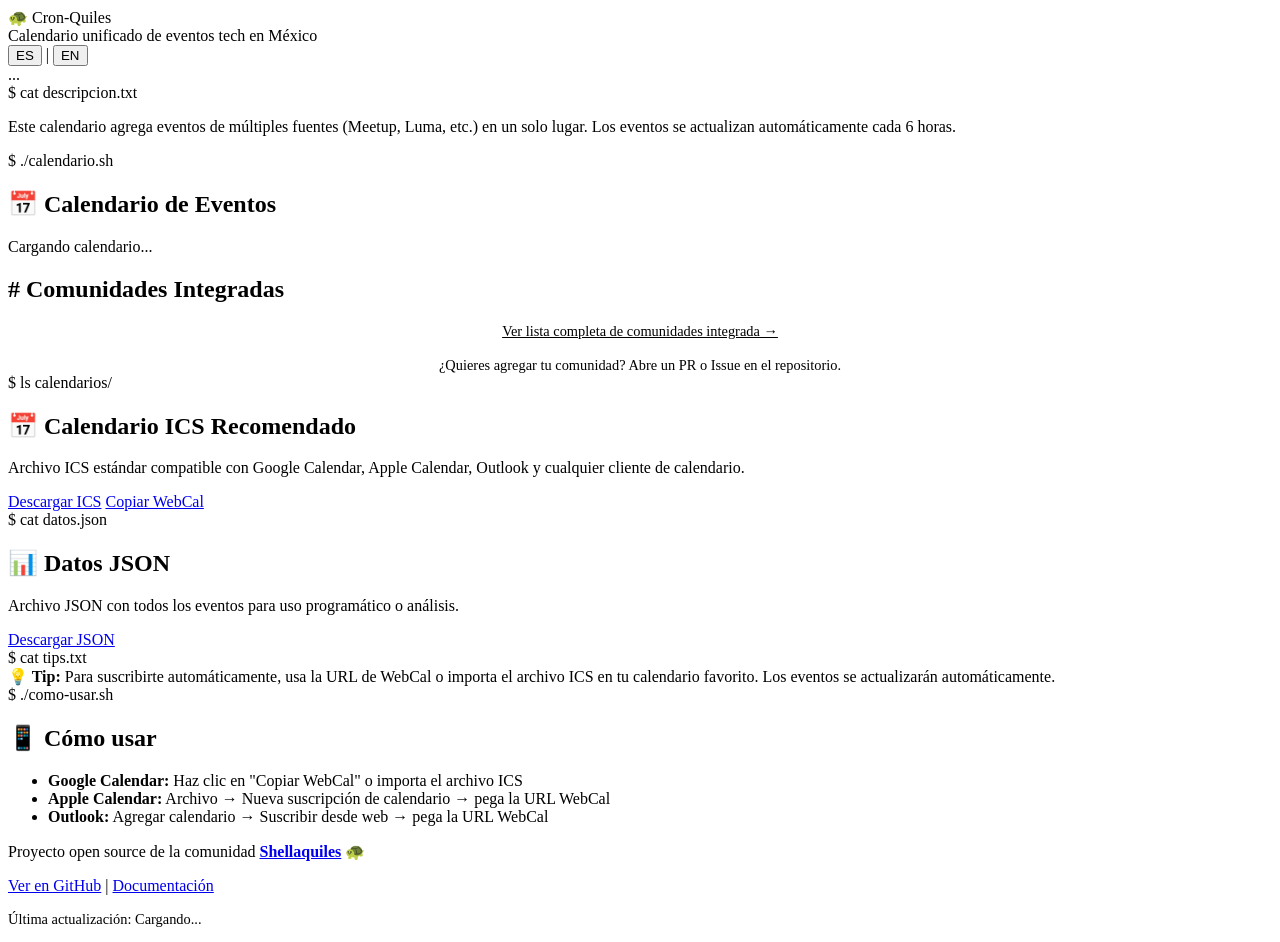
==== commit 5ba8a545: "feat: Dynamic City Tabs & Redesign (#19) * fix(tools): Support flat feeds list in scrape_meetup_hist" ====
--- a/gh-pages/index.html
+++ b/gh-pages/index.html
@@ -7,935 +7,7 @@
     <link rel="preconnect" href="https://fonts.googleapis.com">
     <link rel="preconnect" href="https://fonts.gstatic.com" crossorigin>
     <link href="https://fonts.googleapis.com/css2?family=JetBrains+Mono:wght@400;500;600;700&display=swap" rel="stylesheet">
-    <style>
-        /**
-         * Terminal Theme - Cron-Quiles
-         * Based on Shellaquiles.org terminal design
-         */
-
-        :root {
-            /* Terminal Colors */
-            --terminal-green: #00ff00;
-            --terminal-red: #ff0000;
-            --terminal-white: #ffffff;
-            --terminal-black: #0a0a0a;
-            --terminal-dark: #1a1a1a;
-            --terminal-gray: #666666;
-
-            /* Spacing */
-            --spacing-xs: 5px;
-            --spacing-sm: 10px;
-            --spacing-md: 15px;
-            --spacing-lg: 20px;
-            --spacing-xl: 30px;
-            --spacing-xxl: 40px;
-
-            /* Border Radius */
-            --radius-md: 8px;
-            --radius-lg: 10px;
-
-            /* Transitions */
-            --transition-normal: 0.3s ease;
-            --transition-slow: 0.5s ease;
-
-            /* Typography */
-            --font-family-mono: 'JetBrains Mono', 'Courier New', 'Monaco', 'Menlo', monospace;
-        }
-
-        * {
-            margin: 0;
-            padding: 0;
-            box-sizing: border-box;
-        }
-
-        body {
-            font-family: var(--font-family-mono);
-            background: var(--terminal-black);
-            color: var(--terminal-green);
-            line-height: 1.6;
-            min-height: 100vh;
-            padding: var(--spacing-lg);
-            position: relative;
-        }
-
-        /* Terminal Background Effect */
-        body::before {
-            content: '';
-            position: fixed;
-            top: 0;
-            left: 0;
-            width: 100%;
-            height: 100%;
-            background:
-                radial-gradient(circle at 20% 80%, rgba(0, 255, 0, 0.03) 0%, transparent 50%),
-                radial-gradient(circle at 80% 20%, rgba(255, 0, 0, 0.03) 0%, transparent 50%);
-            pointer-events: none;
-            z-index: -1;
-        }
-
-        .terminal {
-            max-width: 1200px;
-            margin: 0 auto;
-            padding: var(--spacing-lg);
-            min-height: 100vh;
-            position: relative;
-        }
-
-        /* Terminal Header */
-        .terminal-header {
-            text-align: center;
-            margin-bottom: var(--spacing-xxl);
-            padding: var(--spacing-lg);
-            border-bottom: 2px solid var(--terminal-green);
-        }
-
-        .terminal-title {
-            font-size: 3em;
-            font-weight: bold;
-            margin-bottom: var(--spacing-sm);
-            color: var(--terminal-green);
-            text-shadow: 0 0 10px var(--terminal-green);
-        }
-
-        .terminal-subtitle {
-            color: var(--terminal-white);
-            font-size: 1.2em;
-            margin-top: var(--spacing-md);
-        }
-
-        /* Command Prompts */
-        .prompt {
-            color: var(--terminal-green);
-            margin-bottom: var(--spacing-sm);
-            font-weight: bold;
-            display: flex;
-            align-items: center;
-            animation: fadeIn 0.5s ease-in;
-        }
-
-        .prompt .cursor {
-            margin-right: var(--spacing-sm);
-            color: var(--terminal-green);
-        }
-
-        .prompt .command-text {
-            color: var(--terminal-white);
-            margin-left: var(--spacing-sm);
-        }
-
-        /* Command Output */
-        .output {
-            color: var(--terminal-green);
-            margin-bottom: var(--spacing-xl);
-            white-space: pre-line;
-            animation: fadeIn 1s ease-in;
-            padding-left: var(--spacing-lg);
-            border-left: 2px solid var(--terminal-green);
-            margin-left: var(--spacing-lg);
-        }
-
-        .output h2 {
-            color: var(--terminal-white);
-            margin-bottom: var(--spacing-md);
-            font-size: 1.5em;
-        }
-
-        .output h3 {
-            color: var(--terminal-white);
-            margin-top: var(--spacing-lg);
-            margin-bottom: var(--spacing-sm);
-            font-size: 1.2em;
-        }
-
-        .output p {
-            margin-bottom: var(--spacing-md);
-            color: var(--terminal-white);
-        }
-
-        .output ul {
-            margin-left: var(--spacing-xl);
-            margin-bottom: var(--spacing-md);
-            color: var(--terminal-white);
-        }
-
-        .output li {
-            margin-bottom: var(--spacing-sm);
-        }
-
-        .output strong {
-            color: var(--terminal-green);
-            font-weight: bold;
-        }
-
-        /* Download Cards */
-        .download-card {
-            background: rgba(0, 255, 0, 0.1);
-            border: 1px solid var(--terminal-green);
-            padding: var(--spacing-lg);
-            margin: var(--spacing-md) 0;
-            border-radius: var(--radius-md);
-            transition: all var(--transition-normal);
-            position: relative;
-            overflow: hidden;
-        }
-
-        .download-card::before {
-            content: '';
-            position: absolute;
-            top: 0;
-            left: -100%;
-            width: 100%;
-            height: 100%;
-            background: linear-gradient(90deg, transparent, rgba(0, 255, 0, 0.2), transparent);
-            transition: left var(--transition-slow);
-        }
-
-        .download-card:hover::before {
-            left: 100%;
-        }
-
-        .download-card:hover {
-            background: rgba(0, 255, 0, 0.2);
-            transform: translateY(-3px);
-            box-shadow: 0 5px 15px rgba(0, 255, 0, 0.4);
-        }
-
-        .download-card h3 {
-            color: var(--terminal-white);
-            margin-bottom: var(--spacing-md);
-            font-size: 1.3em;
-        }
-
-        .download-card p {
-            color: var(--terminal-white);
-            margin-bottom: var(--spacing-md);
-            opacity: 0.9;
-        }
-
-        /* Buttons */
-        .btn-group {
-            display: flex;
-            gap: var(--spacing-md);
-            flex-wrap: wrap;
-            margin-top: var(--spacing-md);
-        }
-
-        .btn {
-            display: inline-block;
-            background: var(--terminal-green);
-            color: var(--terminal-black);
-            padding: var(--spacing-md) var(--spacing-xl);
-            text-decoration: none;
-            border: none;
-            font-family: inherit;
-            font-weight: bold;
-            cursor: pointer;
-            transition: all var(--transition-normal);
-            border-radius: var(--radius-md);
-            text-transform: uppercase;
-            letter-spacing: 1px;
-            position: relative;
-            overflow: hidden;
-        }
-
-        .btn::before {
-            content: '';
-            position: absolute;
-            top: 50%;
-            left: 50%;
-            width: 0;
-            height: 0;
-            background: rgba(255, 255, 255, 0.3);
-            border-radius: 50%;
-            transition: all var(--transition-normal);
-            transform: translate(-50%, -50%);
-        }
-
-        .btn:hover::before {
-            width: 300px;
-            height: 300px;
-        }
-
-        .btn:hover {
-            background: #00cc00;
-            transform: translateY(-3px);
-            box-shadow: 0 5px 15px rgba(0, 255, 0, 0.4);
-        }
-
-        .btn:active {
-            transform: translateY(-1px);
-        }
-
-        .btn-secondary {
-            background: transparent;
-            color: var(--terminal-green);
-            border: 1px solid var(--terminal-green);
-        }
-
-        .btn-secondary:hover {
-            background: var(--terminal-green);
-            color: var(--terminal-black);
-        }
-
-        /* Badge */
-        .badge {
-            display: inline-block;
-            padding: 4px 10px;
-            background: var(--terminal-green);
-            color: var(--terminal-black);
-            border-radius: var(--radius-md);
-            font-size: 0.7em;
-            font-weight: bold;
-            margin-left: var(--spacing-sm);
-            text-transform: uppercase;
-            letter-spacing: 1px;
-        }
-
-        /* Info Box */
-        .info-box {
-            background: rgba(0, 255, 0, 0.05);
-            border-left: 3px solid var(--terminal-green);
-            padding: var(--spacing-lg);
-            margin: var(--spacing-xl) 0;
-            border-radius: var(--radius-md);
-        }
-
-        .info-box strong {
-            color: var(--terminal-green);
-            font-weight: bold;
-        }
-
-        .info-box ul {
-            margin-top: var(--spacing-md);
-            margin-left: var(--spacing-xl);
-            color: var(--terminal-white);
-        }
-
-        .info-box li {
-            margin-bottom: var(--spacing-sm);
-        }
-
-        .info-box li strong {
-            color: var(--terminal-green);
-        }
-
-        /* Footer */
-        .footer {
-            margin-top: var(--spacing-xxl);
-            padding-top: var(--spacing-xl);
-            border-top: 1px solid var(--terminal-green);
-            text-align: center;
-            color: var(--terminal-white);
-        }
-
-        .footer p {
-            margin-bottom: var(--spacing-md);
-        }
-
-        .footer strong {
-            color: var(--terminal-green);
-        }
-
-        .footer a {
-            color: var(--terminal-green);
-            text-decoration: none;
-            font-weight: bold;
-            transition: all var(--transition-normal);
-        }
-
-        .footer a:hover {
-            color: var(--terminal-white);
-            text-shadow: 0 0 10px var(--terminal-green);
-        }
-
-        .last-update {
-            display: inline-block;
-            padding: var(--spacing-sm) var(--spacing-md);
-            background: rgba(0, 255, 0, 0.1);
-            border: 1px solid var(--terminal-green);
-            border-radius: var(--radius-md);
-            color: var(--terminal-green);
-            font-weight: bold;
-            font-family: var(--font-family-mono);
-        }
-
-        /* Calendar Events */
-        .events-container {
-            margin-top: var(--spacing-lg);
-        }
-
-        .event-item {
-            background: rgba(0, 255, 0, 0.05);
-            border: 1px solid var(--terminal-green);
-            border-left: 3px solid var(--terminal-green);
-            padding: var(--spacing-md);
-            margin-bottom: var(--spacing-md);
-            border-radius: var(--radius-md);
-            transition: all var(--transition-normal);
-            position: relative;
-        }
-
-        .event-item:hover {
-            background: rgba(0, 255, 0, 0.1);
-            transform: translateX(5px);
-            box-shadow: 0 3px 10px rgba(0, 255, 0, 0.2);
-        }
-
-        .event-date {
-            color: var(--terminal-green);
-            font-weight: bold;
-            font-size: 0.9em;
-            margin-bottom: var(--spacing-xs);
-        }
-
-        .event-title {
-            color: var(--terminal-white);
-            font-weight: bold;
-            font-size: 1.1em;
-            margin-bottom: var(--spacing-xs);
-        }
-
-        .event-title a {
-            color: var(--terminal-white);
-            text-decoration: none;
-            transition: color var(--transition-normal);
-        }
-
-        .event-title a:hover {
-            color: var(--terminal-green);
-            text-shadow: 0 0 5px var(--terminal-green);
-        }
-
-        .event-details {
-            color: var(--terminal-gray);
-            font-size: 0.9em;
-            margin-top: var(--spacing-xs);
-        }
-
-        .event-details span {
-            display: block;
-            margin-bottom: var(--spacing-xs);
-        }
-
-        .event-location {
-            color: var(--terminal-white);
-        }
-
-        .event-tags {
-            margin-top: var(--spacing-sm);
-            display: flex;
-            flex-wrap: wrap;
-            gap: var(--spacing-xs);
-        }
-
-        .event-tag {
-            background: rgba(0, 255, 0, 0.2);
-            color: var(--terminal-green);
-            padding: 2px 8px;
-            border-radius: 4px;
-            font-size: 0.75em;
-            border: 1px solid var(--terminal-green);
-        }
-
-        .events-loading {
-            color: var(--terminal-green);
-            text-align: center;
-            padding: var(--spacing-xl);
-        }
-
-        .events-error {
-            color: var(--terminal-red);
-            padding: var(--spacing-md);
-            border: 1px solid var(--terminal-red);
-            border-radius: var(--radius-md);
-            background: rgba(255, 0, 0, 0.1);
-        }
-
-        .events-empty {
-            color: var(--terminal-gray);
-            text-align: center;
-            padding: var(--spacing-xl);
-            font-style: italic;
-        }
-
-        /* Calendar Styles */
-        .calendar-container {
-            margin-top: var(--spacing-lg);
-            background: rgba(0, 255, 0, 0.05);
-            border: 1px solid var(--terminal-green);
-            border-radius: var(--radius-md);
-            padding: var(--spacing-md);
-            max-width: 100%;
-        }
-
-        .calendar-header {
-            display: flex;
-            justify-content: space-between;
-            align-items: center;
-            margin-bottom: var(--spacing-sm);
-            padding-bottom: var(--spacing-sm);
-            border-bottom: 1px solid var(--terminal-green);
-            flex-wrap: wrap;
-            gap: var(--spacing-xs);
-        }
-
-        .calendar-nav {
-            background: transparent;
-            border: 1px solid var(--terminal-green);
-            color: var(--terminal-green);
-            padding: 4px 8px;
-            cursor: pointer;
-            font-family: inherit;
-            font-weight: bold;
-            border-radius: var(--radius-md);
-            transition: all var(--transition-normal);
-            font-size: 0.85em;
-            white-space: nowrap;
-        }
-
-        .calendar-nav:hover {
-            background: var(--terminal-green);
-            color: var(--terminal-black);
-        }
-
-        .calendar-title {
-            color: var(--terminal-white);
-            font-weight: bold;
-            font-size: 1em;
-            flex: 1;
-            text-align: center;
-        }
-
-        .calendar-grid {
-            display: grid;
-            grid-template-columns: repeat(7, 1fr);
-            gap: 2px;
-            max-width: 100%;
-        }
-
-        .calendar-day-header {
-            color: var(--terminal-green);
-            font-weight: bold;
-            text-align: center;
-            padding: 6px 2px;
-            font-size: 0.75em;
-            border-bottom: 1px solid rgba(0, 255, 0, 0.3);
-        }
-
-        .calendar-day {
-            aspect-ratio: 1;
-            border: 1px solid rgba(0, 255, 0, 0.2);
-            padding: 2px;
-            text-align: center;
-            color: var(--terminal-gray);
-            position: relative;
-            transition: all var(--transition-normal);
-            font-size: 0.75em;
-            min-height: 32px;
-            display: flex;
-            align-items: center;
-            justify-content: center;
-            white-space: normal;
-        }
-
-        .calendar-day.other-month {
-            opacity: 0.3;
-        }
-
-        .calendar-day.today {
-            border: 2px solid var(--terminal-green);
-            color: var(--terminal-green);
-            font-weight: bold;
-        }
-
-        .calendar-day.has-events {
-            background: rgba(0, 255, 0, 0.15);
-            border-color: var(--terminal-green);
-            color: var(--terminal-white);
-        }
-
-        .calendar-day.has-events::after {
-            content: '●';
-            position: absolute;
-            bottom: 1px;
-            right: 2px;
-            color: var(--terminal-green);
-            font-size: 0.6em;
-        }
-
-        .calendar-events-list {
-            margin-top: var(--spacing-lg);
-            padding-top: var(--spacing-lg);
-            border-top: 1px solid rgba(0, 255, 0, 0.3);
-        }
-
-        .calendar-events-list h3 {
-            color: var(--terminal-white);
-            margin-bottom: var(--spacing-md);
-            font-size: 1.1em;
-        }
-
-        .calendar-month-events {
-            display: grid;
-            gap: var(--spacing-xs);
-        }
-
-        .calendar-month-event {
-            background: rgba(0, 255, 0, 0.05);
-            border: 1px solid rgba(0, 255, 0, 0.3);
-            border-left: 3px solid var(--terminal-green);
-            padding: var(--spacing-sm) var(--spacing-md);
-            margin-bottom: var(--spacing-md);
-            border-radius: var(--radius-md);
-            transition: all var(--transition-normal);
-            white-space: normal;
-        }
-
-        .calendar-month-event:hover {
-            background: rgba(0, 255, 0, 0.1);
-            border-color: var(--terminal-green);
-            transform: translateX(3px);
-        }
-
-        .calendar-month-event-date {
-            color: var(--terminal-gray);
-            font-weight: normal;
-            font-size: 0.75em;
-            margin-top: 1px;
-            margin-bottom: 0;
-            line-height: 1.1;
-        }
-
-        .calendar-month-event-title {
-            color: var(--terminal-white);
-            font-weight: bold;
-            font-size: 0.95em;
-            margin-top: 0;
-            margin-bottom: 4px;
-            line-height: 1.2;
-            white-space: normal;
-        }
-
-        .calendar-month-event-title a {
-            color: var(--terminal-white);
-            text-decoration: none;
-            transition: color var(--transition-normal);
-            display: block;
-        }
-
-        .calendar-month-event-title a:hover .event-title-group {
-            text-shadow: 0 0 5px var(--terminal-green);
-        }
-
-        .calendar-month-event-title a:hover .event-title-name {
-            color: var(--terminal-green);
-        }
-
-        .event-title-group {
-            color: var(--terminal-green);
-            font-weight: bold;
-            font-size: 1em;
-            margin-bottom: 0;
-            line-height: 1.1;
-        }
-
-        .event-title-name {
-            color: var(--terminal-white);
-            font-weight: normal;
-            font-size: 0.9em;
-            margin-top: 0;
-            margin-bottom: 2px;
-            line-height: 1.1;
-            display: block;
-        }
-
-        .event-title-location {
-            color: var(--terminal-gray);
-            font-weight: normal;
-            font-size: 0.8em;
-            font-style: italic;
-            margin-top: 0;
-            margin-bottom: 0;
-        }
-
-        .calendar-month-event-details {
-            color: var(--terminal-gray);
-            font-size: 0.85em;
-            margin-top: 1px;
-            line-height: 1.4;
-            white-space: normal;
-        }
-
-        .calendar-month-event-details span {
-            display: block;
-            margin-bottom: 0;
-        }
-
-        .calendar-month-event-location {
-            color: var(--terminal-white);
-            margin-bottom: 0;
-            margin-top: 1px;
-            display: block;
-        }
-
-        .calendar-month-event-description {
-            margin-top: 1px;
-            margin-bottom: 1px;
-            line-height: 1.4;
-            white-space: pre-wrap;
-            word-wrap: break-word;
-        }
-
-        .calendar-month-event-description.collapsed {
-            max-height: 4.2em;
-            overflow: hidden;
-            position: relative;
-        }
-
-        .calendar-month-event-description.collapsed::after {
-            content: '';
-            position: absolute;
-            bottom: 0;
-            left: 0;
-            right: 0;
-            height: 1.4em;
-            background: linear-gradient(to bottom, transparent, rgba(0, 0, 0, 0.8));
-        }
-
-        .calendar-month-event-toggle {
-            color: var(--terminal-green);
-            cursor: pointer;
-            font-size: 0.85em;
-            margin-top: 0;
-            margin-bottom: 1px;
-            text-decoration: underline;
-            user-select: none;
-            display: inline-block;
-        }
-
-        .calendar-month-event-toggle:hover {
-            color: var(--terminal-white);
-            text-shadow: 0 0 5px var(--terminal-green);
-        }
-
-        .calendar-month-event-tags {
-            margin-top: 3px;
-            display: flex;
-            flex-wrap: wrap;
-            gap: 4px;
-        }
-
-        .calendar-month-event-tag {
-            background: rgba(0, 255, 0, 0.2);
-            color: var(--terminal-green);
-            padding: 1px 6px;
-            border-radius: 4px;
-            font-size: 0.7em;
-            border: 1px solid rgba(0, 255, 0, 0.3);
-        }
-
-        /* Communities Section */
-        .communities-section {
-            margin-top: var(--spacing-xxl);
-            padding-top: var(--spacing-xxl);
-            border-top: 1px dashed rgba(0, 255, 0, 0.2);
-        }
-
-        .section-title {
-            color: var(--terminal-white);
-            font-size: 1.5em;
-            margin-bottom: var(--spacing-lg);
-            display: flex;
-            align-items: center;
-            gap: 10px;
-        }
-
-        .communities-grid {
-            display: grid;
-            grid-template-columns: repeat(auto-fill, minmax(300px, 1fr));
-            gap: var(--spacing-lg);
-        }
-
-        .community-card {
-            background: rgba(0, 255, 0, 0.05);
-            border: 1px solid rgba(0, 255, 0, 0.2);
-            padding: var(--spacing-md);
-            border-radius: var(--radius-md);
-            transition: all var(--transition-normal);
-        }
-
-        .community-card:hover {
-            border-color: var(--terminal-green);
-            transform: translateY(-2px);
-            box-shadow: 0 4px 15px rgba(0, 255, 0, 0.1);
-        }
-
-        .community-name {
-            color: var(--terminal-green);
-            font-weight: bold;
-            font-size: 1.1em;
-            margin-bottom: 5px;
-        }
-
-        .community-description {
-            color: var(--terminal-gray);
-            font-size: 0.9em;
-            line-height: 1.4;
-        }
-
-        /* Animations */
-        @keyframes fadeIn {
-            from {
-                opacity: 0;
-                transform: translateY(10px);
-            }
-            to {
-                opacity: 1;
-                transform: translateY(0);
-            }
-        }
-
-        @keyframes typing {
-            from {
-                width: 0;
-            }
-            to {
-                width: 100%;
-            }
-        }
-
-        /* Responsive */
-        @media (max-width: 768px) {
-            .terminal {
-                padding: var(--spacing-md);
-            }
-
-            .terminal-title {
-                font-size: 2em;
-            }
-
-            .terminal-subtitle {
-                font-size: 1em;
-            }
-
-            .btn-group {
-                flex-direction: column;
-            }
-
-            .btn {
-                width: 100%;
-            }
-
-            .output {
-                margin-left: var(--spacing-sm);
-                padding-left: var(--spacing-md);
-            }
-
-            /* Calendar mobile adjustments */
-            .calendar-container {
-                padding: var(--spacing-sm);
-                overflow-x: auto;
-            }
-
-            .calendar-header {
-                flex-direction: column;
-                gap: var(--spacing-xs);
-            }
-
-            .calendar-nav {
-                font-size: 0.75em;
-                padding: 3px 6px;
-            }
-
-            .calendar-title {
-                font-size: 0.9em;
-                order: -1;
-            }
-
-            .calendar-grid {
-                gap: 1px;
-                min-width: 100%;
-            }
-
-            .calendar-day-header {
-                padding: 4px 1px;
-                font-size: 0.65em;
-            }
-
-            .calendar-day {
-                font-size: 0.7em;
-                min-height: 28px;
-                padding: 1px;
-            }
-
-            .calendar-day.has-events::after {
-                font-size: 0.5em;
-                bottom: 0;
-                right: 1px;
-            }
-
-            .calendar-events-list {
-                margin-top: var(--spacing-md);
-                padding-top: var(--spacing-md);
-            }
-
-            .calendar-events-list h3 {
-                font-size: 0.95em;
-            }
-
-            .calendar-day-events li {
-                font-size: 0.85em;
-                padding: var(--spacing-xs);
-            }
-        }
-
-        /* Desktop: limitar ancho máximo del calendario */
-        @media (min-width: 769px) {
-            .calendar-container {
-                max-width: 700px;
-                margin-left: auto;
-                margin-right: auto;
-            }
-        }
-
-        /* Language Switcher */
-        .lang-switcher {
-            display: flex;
-            justify-content: center;
-            align-items: center;
-            gap: 8px;
-            margin-top: var(--spacing-md);
-        }
-
-        .lang-btn {
-            background: transparent;
-            border: 1px solid var(--terminal-green);
-            color: var(--terminal-green);
-            padding: 4px 12px;
-            font-family: inherit;
-            font-size: 0.85em;
-            cursor: pointer;
-            border-radius: var(--radius-md);
-            transition: all var(--transition-normal);
-            text-transform: uppercase;
-            letter-spacing: 1px;
-        }
-
-        .lang-btn:hover {
-            background: rgba(0, 255, 0, 0.2);
-        }
-
-        .lang-btn.active {
-            background: var(--terminal-green);
-            color: var(--terminal-black);
-            font-weight: bold;
-        }
-
-        .lang-separator {
-            color: var(--terminal-green);
-            opacity: 0.5;
-        }
-    </style>
+    <link rel="stylesheet" href="css/styles.css">
 </head>
 <body>
     <div class="terminal">
@@ -948,6 +20,11 @@
                 <span class="lang-separator">|</span>
                 <button class="lang-btn" data-lang="en" aria-label="English">EN</button>
             </div>
+        </div>
+
+        <!-- City Tabs -->
+        <div class="city-tabs">
+            <div class="events-loading">...</div>
         </div>
 
         <!-- Comando 1: Descripción -->
@@ -978,75 +55,8 @@
             <h2 class="section-title">
                 <span class="prompt-char">#</span> <span data-i18n="section.communities">Comunidades Integradas</span>
             </h2>
-            <div class="communities-grid">
-                <div class="community-card">
-                    <div class="community-name">Notion Mexico</div>
-                    <div class="community-description">Comunidad oficial de Notion en México. Eventos sobre productividad, organización y herramientas no-code.</div>
-                </div>
-                <div class="community-card">
-                    <div class="community-name">AI/IA CDMX</div>
-                    <div class="community-description">Comunidad enfocada en Inteligencia Artificial. Charlas técnicas, demos y networking sobre el futuro de IA.</div>
-                </div>
-                <div class="community-card">
-                    <div class="community-name">Pythonista</div>
-                    <div class="community-description">Una de las comunidades de Python más grandes y activas de México.</div>
-                </div>
-                <div class="community-card">
-                    <div class="community-name">GDG Ciudad de México</div>
-                    <div class="community-description">Google Developer Group CDMX. Tecnologías de Google y desarrollo en general.</div>
-                </div>
-                <div class="community-card">
-                    <div class="community-name">Embajadoras Cloud</div>
-                    <div class="community-description">Comunidad dedicada a impulsar a mujeres hispanohablantes en cloud computing.</div>
-                </div>
-                <div class="community-card">
-                    <div class="community-name">Figma Mexico City</div>
-                    <div class="community-description">Espacio para diseñadores UX/UI y amantes de Figma en la Ciudad de México.</div>
-                </div>
-                <div class="community-card">
-                    <div class="community-name">Vim Meetup CDMX</div>
-                    <div class="community-description">Para los amantes del editor de texto más eficiente.</div>
-                </div>
-                <div class="community-card">
-                    <div class="community-name">Makers CDMX</div>
-                    <div class="community-description">Hardware, tecnología, diseño y fabricación digital.</div>
-                </div>
-                <div class="community-card">
-                    <div class="community-name">Rust MX</div>
-                    <div class="community-description">Comunidad dedicada al lenguaje Rust. Seguridad, velocidad y concurrencia.</div>
-                </div>
-                <div class="community-card">
-                    <div class="community-name">Gophers MX</div>
-                    <div class="community-description">Comunidad de desarrolladores del lenguaje Go en México.</div>
-                </div>
-                <div class="community-card">
-                    <div class="community-name">Flutter Mexico City</div>
-                    <div class="community-description">Desarrollo multiplataforma con Flutter.</div>
-                </div>
-                <div class="community-card">
-                    <div class="community-name">Kong Mexico City</div>
-                    <div class="community-description">APIs, Microservicios, Service Mesh e Insomnia.</div>
-                </div>
-                <div class="community-card">
-                    <div class="community-name">Sysarmy Mexico</div>
-                    <div class="community-description">Soporte para quienes dan soporte. Comunidad de IT y SysAdmins.</div>
-                </div>
-                <div class="community-card">
-                    <div class="community-name">AWS Ajolotes Ciudad de México</div>
-                    <div class="community-description">User Group oficial de AWS en CDMX. Eventos sobre servicios en la nube de Amazon.</div>
-                </div>
-                <div class="community-card">
-                    <div class="community-name">Docker Friends CDMX</div>
-                    <div class="community-description">Comunidad enfocada en contenedores, Docker y el ecosistema de infra moderna.</div>
-                </div>
-                <div class="community-card">
-                    <div class="community-name">EventLoop</div>
-                    <div class="community-description">Comunidad enfocada en JavaScript y el ecosistema web moderno en CDMX.</div>
-                </div>
-                <div class="community-card">
-                    <div class="community-name">Linux CDMX</div>
-                    <div class="community-description">Entusiastas, usuarios y administradores del sistema operativo Linux en Ciudad de México.</div>
-                </div>
+            <div id="communities-grid" class="communities-grid">
+                <!-- Las comunidades se cargan dinámicamente según la ciudad -->
             </div>
             <div style="margin-top: var(--spacing-lg); color: var(--terminal-gray); font-size: 0.9em; text-align: center;">
                 <a href="https://github.com/shellaquiles/cron-quiles/blob/main/docs/COMMUNITIES.md" target="_blank" style="color: var(--terminal-green); text-decoration: underline;" data-i18n="communities.viewAll">Ver lista completa de comunidades integrada →</a>
@@ -1068,8 +78,8 @@
             </p>
             <div class="download-card">
                 <div class="btn-group">
-                    <a href="cronquiles.ics" class="btn" download data-i18n="btn.download.ics">Descargar ICS</a>
-                    <a href="webcal://shellaquiles.github.io/cron-quiles/cronquiles.ics" class="btn btn-secondary" data-i18n="btn.copy.webcal">Copiar WebCal</a>
+                    <a href="data/cronquiles-mexico.ics" class="btn" id="download-ics-btn" download data-i18n="btn.download.ics">Descargar ICS</a>
+                    <a href="webcal://shellaquiles.github.io/cron-quiles/data/cronquiles-mexico.ics" class="btn btn-secondary" id="webcal-btn" data-i18n="btn.copy.webcal">Copiar WebCal</a>
                 </div>
             </div>
         </div>
@@ -1085,7 +95,7 @@
             </p>
             <div class="download-card">
                 <div class="btn-group">
-                    <a href="cronquiles.json" class="btn" download data-i18n="btn.download.json">Descargar JSON</a>
+                    <a href="data/cronquiles-cdmx.json" class="btn" id="download-json-btn" download data-i18n="btn.download.json">Descargar JSON</a>
                 </div>
             </div>
         </div>
@@ -1120,7 +130,7 @@
         <!-- Footer -->
         <div class="footer">
             <p>
-                <span data-i18n="footer.project">Proyecto open source de la comunidad</span> <strong>Shellaquiles</strong> 🐢
+                <span data-i18n="footer.project">Proyecto open source de la comunidad</span> <strong><a href="https://shellaquiles.org"> Shellaquiles</a></strong> 🐢
             </p>
             <p style="margin-top: var(--spacing-md);">
                 <a href="https://github.com/shellaquiles/cron-quiles" data-i18n="footer.github">Ver en GitHub</a> |
@@ -1132,510 +142,8 @@
         </div>
     </div>
 
-    <script>
-        // ============================================
-        // SISTEMA DE INTERNACIONALIZACIÓN (i18n)
-        // ============================================
-        const i18n = {
-            es: {
-                'site.subtitle': 'Calendario unificado de eventos tech en México',
-                'cmd.description': 'cat descripcion.txt',
-                'cmd.calendar': './calendario.sh',
-                'cmd.files': 'ls calendarios/',
-                'cmd.json': 'cat datos.json',
-                'cmd.tips': 'cat tips.txt',
-                'cmd.howto': './como-usar.sh',
-                'desc.content': 'Este calendario agrega eventos de múltiples fuentes (Meetup, Luma, etc.) en un solo lugar. Los eventos se actualizan automáticamente cada 6 horas.',
-                'calendar.title': '📅 Calendario de Eventos',
-                'calendar.loading': 'Cargando calendario...',
-                'calendar.empty': 'No hay eventos disponibles para mostrar en el calendario',
-                'calendar.noEvents': 'No hay eventos programados este mes',
-                'section.communities': 'Comunidades Integradas',
-                'section.ics': 'Calendario ICS',
-                'section.json': 'Datos JSON',
-                'section.howto': 'Cómo usar',
-                'badge.recommended': 'Recomendado',
-                'ics.description': 'Archivo ICS estándar compatible con Google Calendar, Apple Calendar, Outlook y cualquier cliente de calendario.',
-                'json.description': 'Archivo JSON con todos los eventos para uso programático o análisis.',
-                'btn.download.ics': 'Descargar ICS',
-                'btn.copy.webcal': 'Copiar WebCal',
-                'btn.download.json': 'Descargar JSON',
-                'btn.copied': '✓ Copiado!',
-                'tip.label': 'Tip:',
-                'tip.content': 'Para suscribirte automáticamente, usa la URL de WebCal o importa el archivo ICS en tu calendario favorito. Los eventos se actualizarán automáticamente.',
-                'howto.google': 'Haz clic en "Copiar WebCal" o importa el archivo ICS',
-                'howto.apple': 'Archivo → Nueva suscripción de calendario → pega la URL WebCal',
-                'howto.outlook': 'Agregar calendario → Suscribir desde web → pega la URL WebCal',
-                'communities.viewAll': 'Ver lista completa de comunidades integrada →',
-                'communities.addYours': '¿Quieres agregar tu comunidad? Abre un PR o Issue en el repositorio.',
-                'footer.project': 'Proyecto open source de la comunidad',
-                'footer.github': 'Ver en GitHub',
-                'footer.docs': 'Documentación',
-                'footer.lastUpdate': 'Última actualización:',
-                'footer.loading': 'Cargando...',
-                'footer.notAvailable': 'No disponible',
-                'cal.prev': '◀ Anterior',
-                'cal.next': 'Siguiente ▶',
-                'cal.showMore': 'Ver más →',
-                'cal.showLess': 'Ver menos ←',
-                'cal.eventsOf': 'Eventos de',
-                'cal.viewEvent': 'Ver evento →',
-                'months': ['Enero', 'Febrero', 'Marzo', 'Abril', 'Mayo', 'Junio', 'Julio', 'Agosto', 'Septiembre', 'Octubre', 'Noviembre', 'Diciembre'],
-                'days': ['Dom', 'Lun', 'Mar', 'Mié', 'Jue', 'Vie', 'Sáb'],
-                'locale': 'es-MX'
-            },
-            en: {
-                'site.subtitle': 'Unified tech events calendar in Mexico',
-                'cmd.description': 'cat description.txt',
-                'cmd.calendar': './calendar.sh',
-                'cmd.files': 'ls calendars/',
-                'cmd.json': 'cat data.json',
-                'cmd.tips': 'cat tips.txt',
-                'cmd.howto': './how-to-use.sh',
-                'desc.content': 'This calendar aggregates events from multiple sources (Meetup, Luma, etc.) in one place. Events are updated automatically every 6 hours.',
-                'calendar.title': '📅 Events Calendar',
-                'calendar.loading': 'Loading calendar...',
-                'calendar.empty': 'No events available to display in the calendar',
-                'calendar.noEvents': 'No events scheduled this month',
-                'section.communities': 'Integrated Communities',
-                'section.ics': 'ICS Calendar',
-                'section.json': 'JSON Data',
-                'section.howto': 'How to use',
-                'badge.recommended': 'Recommended',
-                'ics.description': 'Standard ICS file compatible with Google Calendar, Apple Calendar, Outlook and any calendar client.',
-                'json.description': 'JSON file with all events for programmatic use or analysis.',
-                'btn.download.ics': 'Download ICS',
-                'btn.copy.webcal': 'Copy WebCal',
-                'btn.download.json': 'Download JSON',
-                'btn.copied': '✓ Copied!',
-                'tip.label': 'Tip:',
-                'tip.content': 'To subscribe automatically, use the WebCal URL or import the ICS file in your favorite calendar. Events will update automatically.',
-                'howto.google': 'Click "Copy WebCal" or import the ICS file',
-                'howto.apple': 'File → New Calendar Subscription → paste the WebCal URL',
-                'howto.outlook': 'Add calendar → Subscribe from web → paste the WebCal URL',
-                'communities.viewAll': 'View full list of integrated communities →',
-                'communities.addYours': 'Want to add your community? Open a PR or Issue in the repository.',
-                'footer.project': 'Open source project by',
-                'footer.github': 'View on GitHub',
-                'footer.docs': 'Documentation',
-                'footer.lastUpdate': 'Last update:',
-                'footer.loading': 'Loading...',
-                'footer.notAvailable': 'Not available',
-                'cal.prev': '◀ Previous',
-                'cal.next': 'Next ▶',
-                'cal.showMore': 'Show more →',
-                'cal.showLess': 'Show less ←',
-                'cal.eventsOf': 'Events of',
-                'cal.viewEvent': 'View event →',
-                'months': ['January', 'February', 'March', 'April', 'May', 'June', 'July', 'August', 'September', 'October', 'November', 'December'],
-                'days': ['Sun', 'Mon', 'Tue', 'Wed', 'Thu', 'Fri', 'Sat'],
-                'locale': 'en-US'
-            }
-        };
-
-        // Gestor de idioma con detección automática y persistencia
-        const LangManager = {
-            KEY: 'cron-quiles-lang',
-            SUPPORTED: ['es', 'en'],
-            detect() {
-                const saved = localStorage.getItem(this.KEY);
-                if (saved && this.SUPPORTED.includes(saved)) return saved;
-                const browserLang = (navigator.language || navigator.userLanguage || '').split('-')[0].toLowerCase();
-                return this.SUPPORTED.includes(browserLang) ? browserLang : 'es';
-            },
-            save(lang) {
-                if (this.SUPPORTED.includes(lang)) {
-                    localStorage.setItem(this.KEY, lang);
-                }
-            },
-            get() {
-                return localStorage.getItem(this.KEY) || this.detect();
-            }
-        };
-
-        let currentLang = LangManager.detect();
-
-        function t(key) {
-            return i18n[currentLang][key] || i18n['es'][key] || key;
-        }
-
-        function getLocale() {
-            return i18n[currentLang]['locale'] || 'es-MX';
-        }
-
-        function applyTranslations() {
-            document.querySelectorAll('[data-i18n]').forEach(el => {
-                const key = el.getAttribute('data-i18n');
-                const translation = t(key);
-                if (translation && translation !== key) {
-                    el.textContent = translation;
-                }
-            });
-            document.querySelectorAll('.lang-btn').forEach(btn => {
-                btn.classList.toggle('active', btn.dataset.lang === currentLang);
-            });
-            document.documentElement.lang = currentLang;
-        }
-
-        function switchLang(lang) {
-            if (lang === currentLang) return;
-            currentLang = lang;
-            LangManager.save(lang);
-            applyTranslations();
-            // Re-renderizar calendario con nuevo idioma
-            if (allEventsData && allEventsData.length > 0) {
-                renderCalendar(allEventsData);
-            }
-            // Actualizar fecha de última actualización
-            updateLastModified();
-        }
-
-        function updateLastModified() {
-            fetch('cronquiles.ics')
-                .then(response => {
-                    const lastModified = response.headers.get('last-modified');
-                    if (lastModified) {
-                        const date = new Date(lastModified);
-                        document.getElementById('last-update').textContent =
-                            date.toLocaleString(getLocale(), {
-                                year: 'numeric',
-                                month: 'long',
-                                day: 'numeric',
-                                hour: '2-digit',
-                                minute: '2-digit'
-                            });
-                    } else {
-                        document.getElementById('last-update').textContent = t('footer.notAvailable');
-                    }
-                })
-                .catch(() => {
-                    document.getElementById('last-update').textContent = t('footer.notAvailable');
-                });
-        }
-
-        // Inicializar i18n
-        document.addEventListener('DOMContentLoaded', () => {
-            applyTranslations();
-            document.querySelectorAll('.lang-btn').forEach(btn => {
-                btn.addEventListener('click', () => switchLang(btn.dataset.lang));
-            });
-        });
-
-        // Mostrar última fecha de modificación
-        fetch('cronquiles.ics')
-            .then(response => {
-                const lastModified = response.headers.get('last-modified');
-                if (lastModified) {
-                    const date = new Date(lastModified);
-                    document.getElementById('last-update').textContent =
-                        date.toLocaleString(getLocale(), {
-                            year: 'numeric',
-                            month: 'long',
-                            day: 'numeric',
-                            hour: '2-digit',
-                            minute: '2-digit'
-                        });
-                } else {
-                    document.getElementById('last-update').textContent = t('footer.notAvailable');
-                }
-            })
-            .catch(() => {
-                document.getElementById('last-update').textContent = t('footer.notAvailable');
-            });
-
-        // Copiar WebCal al portapapeles
-        document.querySelectorAll('.btn-secondary').forEach(btn => {
-            if (btn.href && btn.href.startsWith('webcal://')) {
-                btn.addEventListener('click', function(e) {
-                    e.preventDefault();
-                    const url = this.href.replace('webcal://', 'https://');
-                    navigator.clipboard.writeText(url).then(() => {
-                        const originalText = this.textContent;
-                        this.textContent = t('btn.copied');
-                        setTimeout(() => {
-                            this.textContent = t('btn.copy.webcal');
-                        }, 2000);
-                    });
-                });
-            }
-        });
-
-        // Cargar y mostrar eventos
-        function formatDate(dateString) {
-            if (!dateString) return currentLang === 'en' ? 'Date not available' : 'Fecha no disponible';
-            const date = new Date(dateString);
-            return date.toLocaleDateString(getLocale(), {
-                year: 'numeric',
-                month: 'long',
-                day: 'numeric',
-                timeZone: 'America/Mexico_City'
-            });
-        }
-
-        function formatTime(dateString) {
-            if (!dateString) return '';
-            const date = new Date(dateString);
-            return date.toLocaleTimeString(getLocale(), {
-                hour: '2-digit',
-                minute: '2-digit',
-                timeZone: 'America/Mexico_City'
-            });
-        }
-
-        // Calendario Visual
-        let currentDate = new Date();
-        let allEventsData = [];
-
-        // Hacer funciones globales para onclick
-        window.changeMonth = function(direction) {
-            currentDate.setMonth(currentDate.getMonth() + direction);
-            renderCalendar(allEventsData);
-            renderMonthEvents(allEventsData);
-        };
-
-        function renderCalendar(events) {
-            allEventsData = events || [];
-            const container = document.getElementById('calendar-container');
-
-            if (!events || events.length === 0) {
-                container.innerHTML = `<div class="events-empty">${t('calendar.empty')}</div>`;
-                return;
-            }
-
-            const year = currentDate.getFullYear();
-            const month = currentDate.getMonth();
-
-            const firstDay = new Date(year, month, 1);
-            const lastDay = new Date(year, month + 1, 0);
-            const daysInMonth = lastDay.getDate();
-            const startingDayOfWeek = firstDay.getDay();
-
-            const monthNames = t('months');
-            const dayNames = t('days');
-
-            const today = new Date();
-            today.setHours(0, 0, 0, 0);
-
-            let calendarHTML = `
-                <div class="calendar-header">
-                    <button class="calendar-nav" onclick="changeMonth(-1)">${t('cal.prev')}</button>
-                    <div class="calendar-title">${monthNames[month]} ${year}</div>
-                    <button class="calendar-nav" onclick="changeMonth(1)">${t('cal.next')}</button>
-                </div>
-                <div class="calendar-grid">
-            `;
-
-            // Días de la semana
-            dayNames.forEach(day => {
-                calendarHTML += `<div class="calendar-day-header">${day}</div>`;
-            });
-
-            // Días vacíos al inicio
-            for (let i = 0; i < startingDayOfWeek; i++) {
-                const prevMonthDay = new Date(year, month, -startingDayOfWeek + i + 1);
-                calendarHTML += `<div class="calendar-day other-month">${prevMonthDay.getDate()}</div>`;
-            }
-
-            // Días del mes
-            for (let day = 1; day <= daysInMonth; day++) {
-                const date = new Date(year, month, day);
-                date.setHours(0, 0, 0, 0);
-
-                const dayEvents = getEventsForDate(date, events);
-                const isToday = date.getTime() === today.getTime();
-                const hasEvents = dayEvents.length > 0;
-
-                let dayClass = 'calendar-day';
-                if (isToday) dayClass += ' today';
-                if (hasEvents) dayClass += ' has-events';
-
-                calendarHTML += `
-                    <div class="${dayClass}">
-                        ${day}
-                    </div>
-                `;
-            }
-
-            // Días vacíos al final
-            const remainingDays = 42 - (startingDayOfWeek + daysInMonth);
-            for (let day = 1; day <= remainingDays; day++) {
-                calendarHTML += `<div class="calendar-day other-month">${day}</div>`;
-            }
-
-            calendarHTML += '</div>';
-            calendarHTML += '<div id="calendar-events-list" class="calendar-events-list"></div>';
-
-            container.innerHTML = calendarHTML;
-
-            // Renderizar eventos del mes automáticamente
-            renderMonthEvents(events);
-        }
-
-        function renderMonthEvents(events) {
-            if (!events || events.length === 0) return;
-
-            const year = currentDate.getFullYear();
-            const month = currentDate.getMonth();
-            const firstDay = new Date(year, month, 1);
-            const lastDay = new Date(year, month + 1, 0);
-
-            // Filtrar eventos del mes actual
-            const monthEvents = events.filter(event => {
-                if (!event.dtstart) return false;
-                const eventDate = new Date(event.dtstart);
-                return eventDate >= firstDay && eventDate <= lastDay;
-            }).sort((a, b) => {
-                const dateA = new Date(a.dtstart || 0);
-                const dateB = new Date(b.dtstart || 0);
-                return dateA - dateB;
-            });
-
-            const eventsList = document.getElementById('calendar-events-list');
-            const monthNames = t('months');
-
-            if (monthEvents.length === 0) {
-                eventsList.innerHTML = `<h3>${t('cal.eventsOf')} ${monthNames[month]} ${year}</h3><p style="color: var(--terminal-gray);">${t('calendar.noEvents')}</p>`;
-                return;
-            }
-
-            let eventsHTML = `<h3>${t('cal.eventsOf')} ${monthNames[month]} ${year}</h3>`;
-            eventsHTML += '<div class="calendar-month-events">';
-
-            monthEvents.forEach((event, index) => {
-                const eventDate = new Date(event.dtstart);
-                const dateStr = formatDate(event.dtstart);
-                const startTimeStr = formatTime(event.dtstart);
-                const endTimeStr = formatTime(event.dtend);
-                const timeRangeStr = startTimeStr && endTimeStr && startTimeStr !== endTimeStr
-                    ? `${startTimeStr} - ${endTimeStr}`
-                    : startTimeStr;
-                // Parsear título con formato: Grupo|Nombre evento|Online o Grupo|Nombre evento|País|Estado
-                const rawTitle = event.title || event.summary || 'Evento sin título';
-                let titleHTML = rawTitle;
-
-                if (rawTitle.includes('|')) {
-                    const parts = rawTitle.split('|');
-                    if (parts.length >= 3) {
-                        const grupo = parts[0].trim();
-                        const nombreEvento = parts[1].trim();
-                        const ubicacion = parts.slice(2).join('|').trim(); // Puede ser "Online" o "País|Estado"
-
-                        titleHTML = `
-                            <div class="event-title-group">${grupo}</div>
-                            <div class="event-title-name">${nombreEvento}</div>
-                            <div class="event-title-location">${ubicacion}</div>
-                        `;
-                    }
-                }
-
-                const cleanLocation = (event.location || '').trim();
-                const location = cleanLocation ? `<span class="calendar-month-event-location">📍 ${cleanLocation}</span>` : '';
-
-                // Descripción con expandir/colapsar
-                let descriptionHTML = '';
-                if (event.description) {
-                    const descId = `desc-${index}`;
-                    // Omitir la primera línea y limpiar indentación de cada línea restante
-                    const descLines = event.description.split('\n');
-                    const processedDescription = descLines.length > 1
-                        ? descLines.slice(1).map(line => line.trim()).join('\n')
-                        : event.description;
-
-                    const cleanDescription = processedDescription
-                        .replace(/(\n\s*){3,}/g, '\n\n')  // Máximo 2 saltos de línea
-                        .trim();
-                    const isLong = cleanDescription.length > 300;
-
-                    descriptionHTML = `<div class="calendar-month-event-description ${isLong ? 'collapsed' : ''}" id="${descId}">${cleanDescription}</div>${isLong ? `<span class="calendar-month-event-toggle" onclick="toggleDescription('${descId}', this)">${t('cal.showMore')}</span>` : ''}`;
-                }
-
-                const link = event.url ? `<a href="${event.url}" target="_blank" rel="noopener" style="color: var(--terminal-green); margin-top: 1px; display: inline-block;">${t('cal.viewEvent')}</a>` : '';
-                const tags = event.tags && event.tags.length > 0
-                    ? `<div class="calendar-month-event-tags">${event.tags.map(tag => `<span class="calendar-month-event-tag">${tag}</span>`).join('')}</div>`
-                    : '';
-
-                eventsHTML += `
-                    <div class="calendar-month-event">
-                        <div class="calendar-month-event-title">
-                            ${event.url ? `<a href="${event.url}" target="_blank" rel="noopener">${titleHTML}</a>` : titleHTML}
-                        </div>
-                        <div class="calendar-month-event-date">${dateStr}${timeRangeStr ? ' • ' + timeRangeStr : ''}</div>
-                        <div class="calendar-month-event-details">
-                            ${location}
-                            ${descriptionHTML}
-                            ${link}
-                        </div>
-                        ${tags}
-                    </div>
-                `;
-            });
-
-            eventsHTML += '</div>';
-            eventsList.innerHTML = eventsHTML;
-        }
-
-        // Función para expandir/colapsar descripción
-        window.toggleDescription = function(descId, toggleElement) {
-            const descElement = document.getElementById(descId);
-            if (!descElement) return;
-
-            if (descElement.classList.contains('collapsed')) {
-                descElement.classList.remove('collapsed');
-                toggleElement.textContent = t('cal.showLess');
-            } else {
-                descElement.classList.add('collapsed');
-                toggleElement.textContent = t('cal.showMore');
-            }
-        };
-
-        function getEventsForDate(date, events) {
-            if (!events) return [];
-            return events.filter(event => {
-                if (!event.dtstart) return false;
-                const eventDate = new Date(event.dtstart);
-                eventDate.setHours(0, 0, 0, 0);
-                return eventDate.getTime() === date.getTime();
-            });
-        }
-
-
-        // Función para cargar calendario
-        function loadCalendar() {
-            fetch('cronquiles.json')
-                .then(response => {
-                    if (!response.ok) {
-                        if (response.status === 404) {
-                            throw new Error('El archivo JSON aún no está disponible.');
-                        }
-                        throw new Error(`Error HTTP ${response.status}`);
-                    }
-                    return response.json();
-                })
-                .then(data => {
-                    const events = Array.isArray(data) ? data : (data.events || []);
-                    renderCalendar(events);
-                })
-                .catch(error => {
-                    const container = document.getElementById('calendar-container');
-                    const isLocalFile = window.location.protocol === 'file:';
-                    const errorMsg = isLocalFile
-                        ? `Error: No se puede cargar el archivo localmente. Usa un servidor HTTP.<br><br>
-                           <strong>Soluciones:</strong><br>
-                           1. Ejecuta: <code style="color: var(--terminal-green);">cd gh-pages && python3 serve.py</code><br>
-                           2. O usa: <code style="color: var(--terminal-green);">python3 -m http.server 8000</code><br>
-                           3. Luego abre: <code style="color: var(--terminal-green);">http://localhost:8000/index.html</code>`
-                        : `Error al cargar calendario: ${error.message}`;
-                    container.innerHTML = `<div class="events-error">${errorMsg}</div>`;
-                    console.error('Error loading calendar:', error);
-                });
-        }
-
-        // Cargar calendario
-        if (document.readyState === 'loading') {
-            document.addEventListener('DOMContentLoaded', loadCalendar);
-        } else {
-            loadCalendar();
-        }
-    </script>
+    <!-- Módulo Principal: type="module" habilita import/export -->
+    <title>🐢 Cron-Quiles - Eventos Tech México</title>
+    <script type="module" src="js/app.js"></script>
 </body>
 </html>
